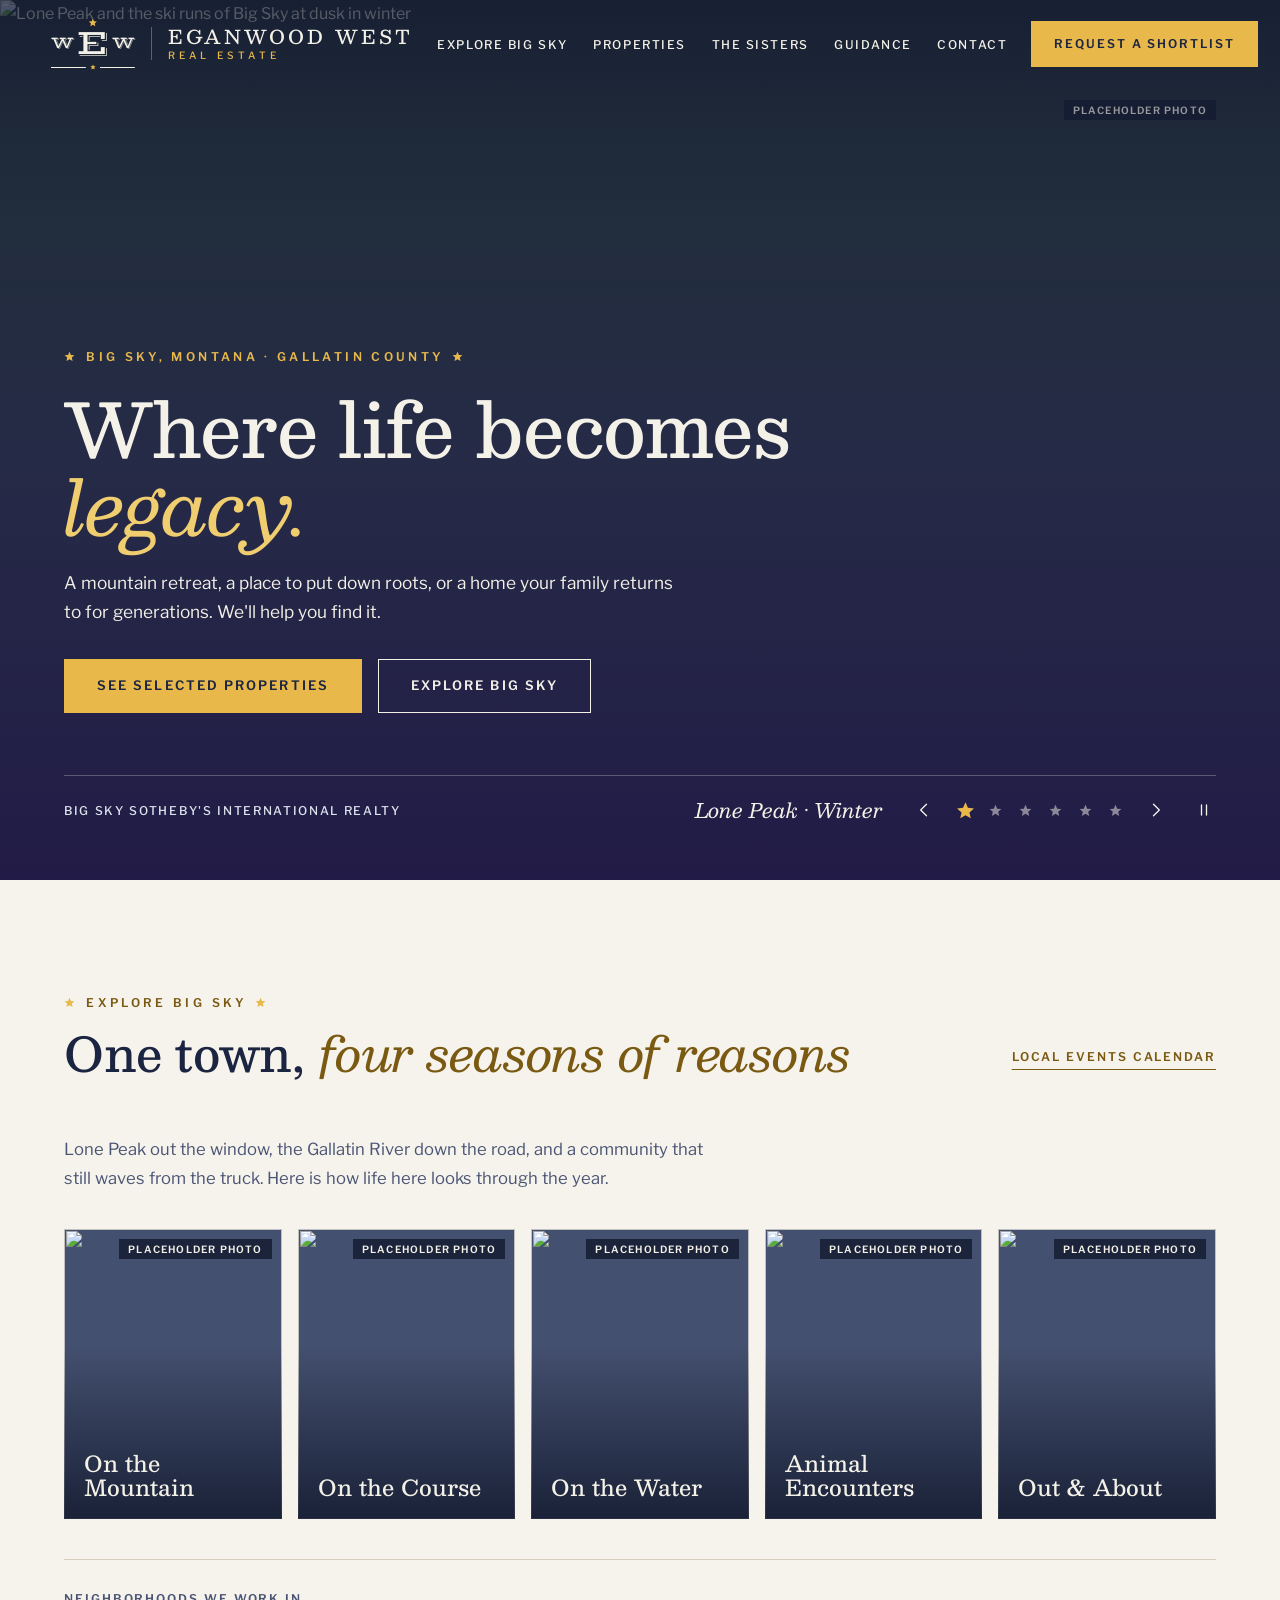
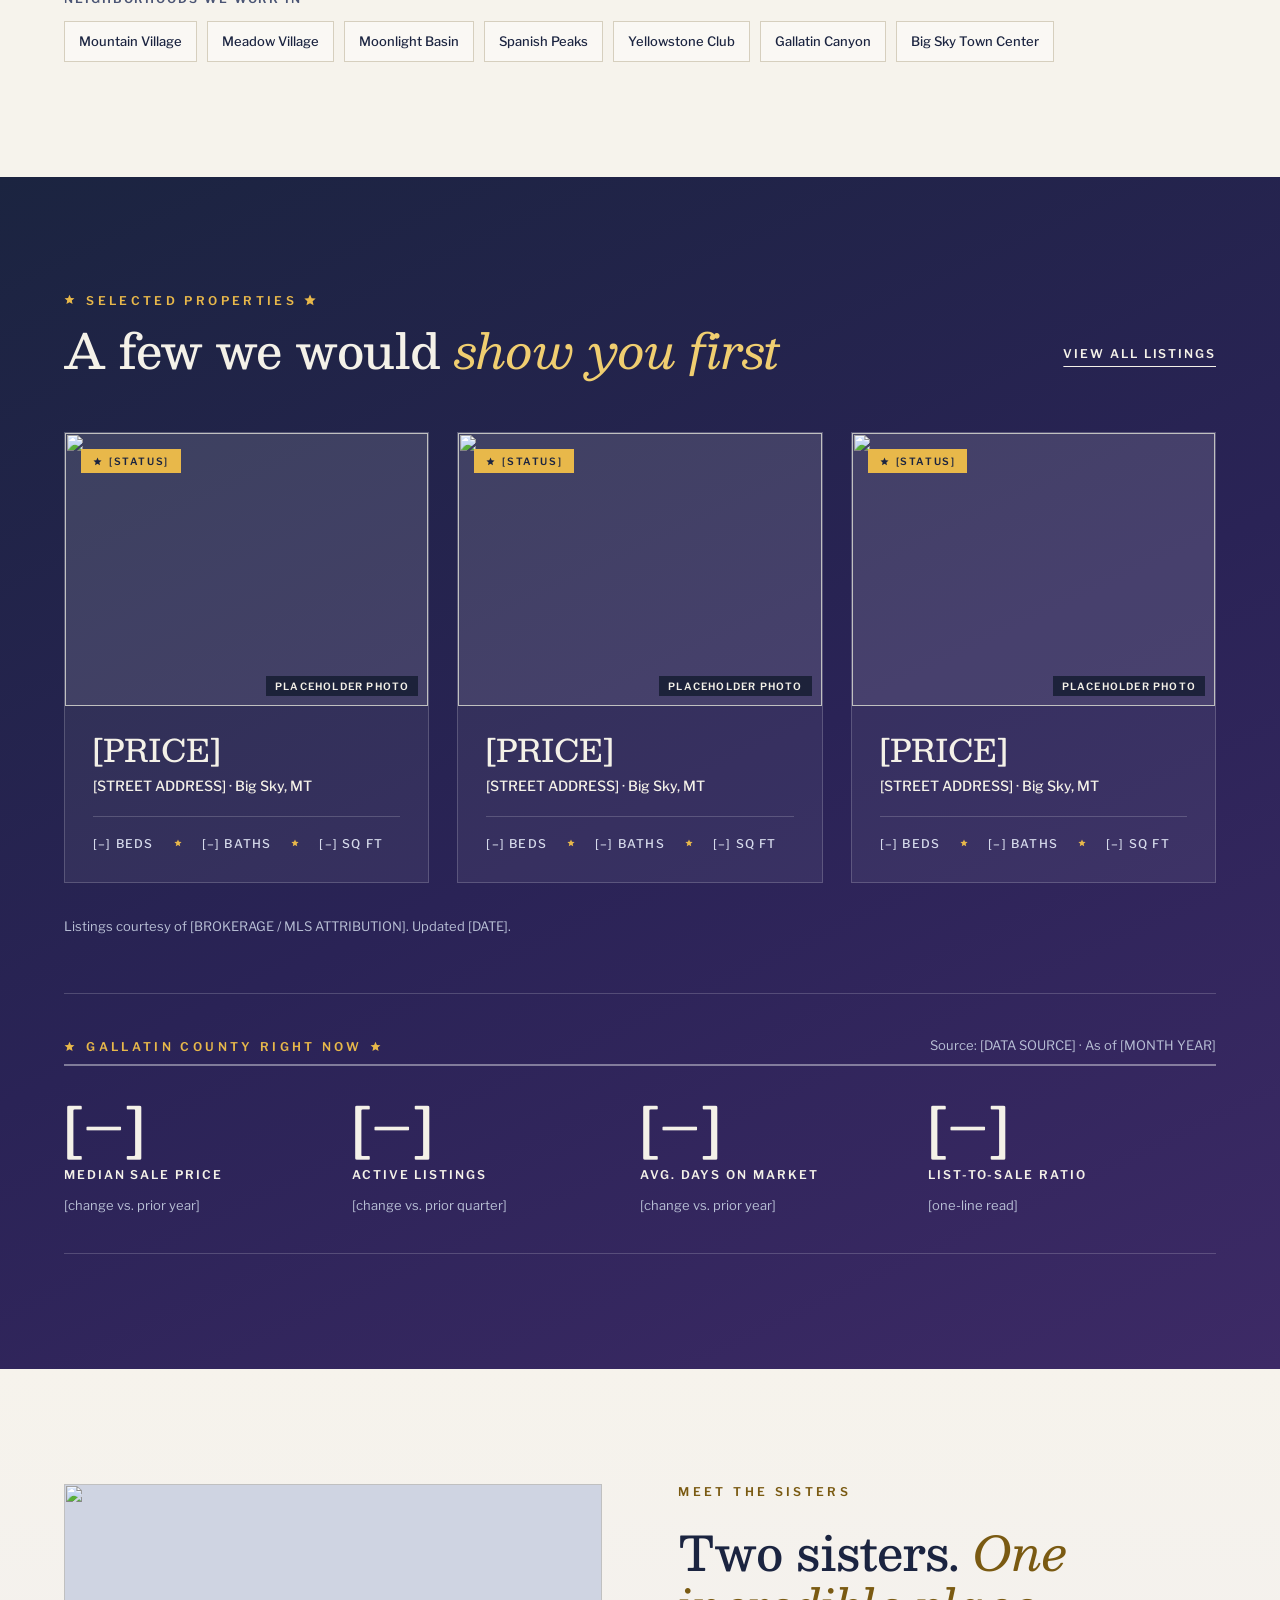
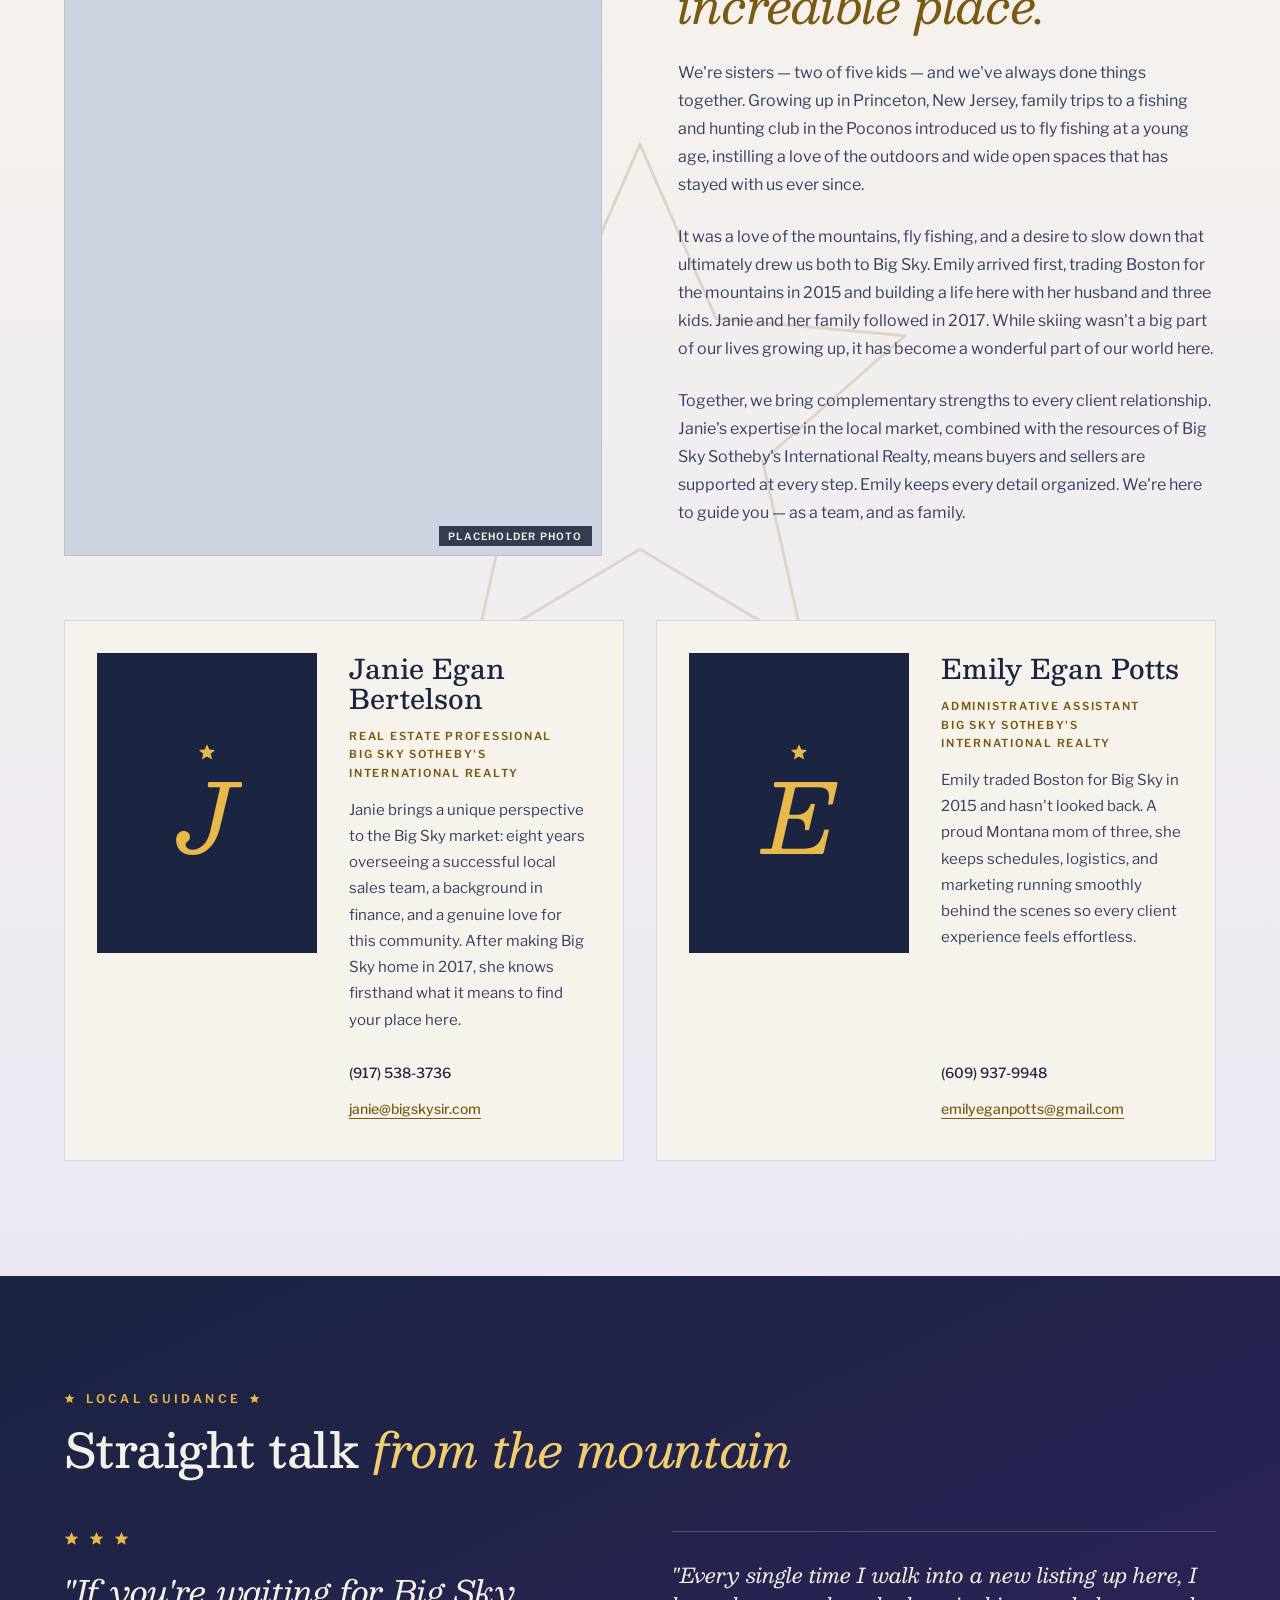
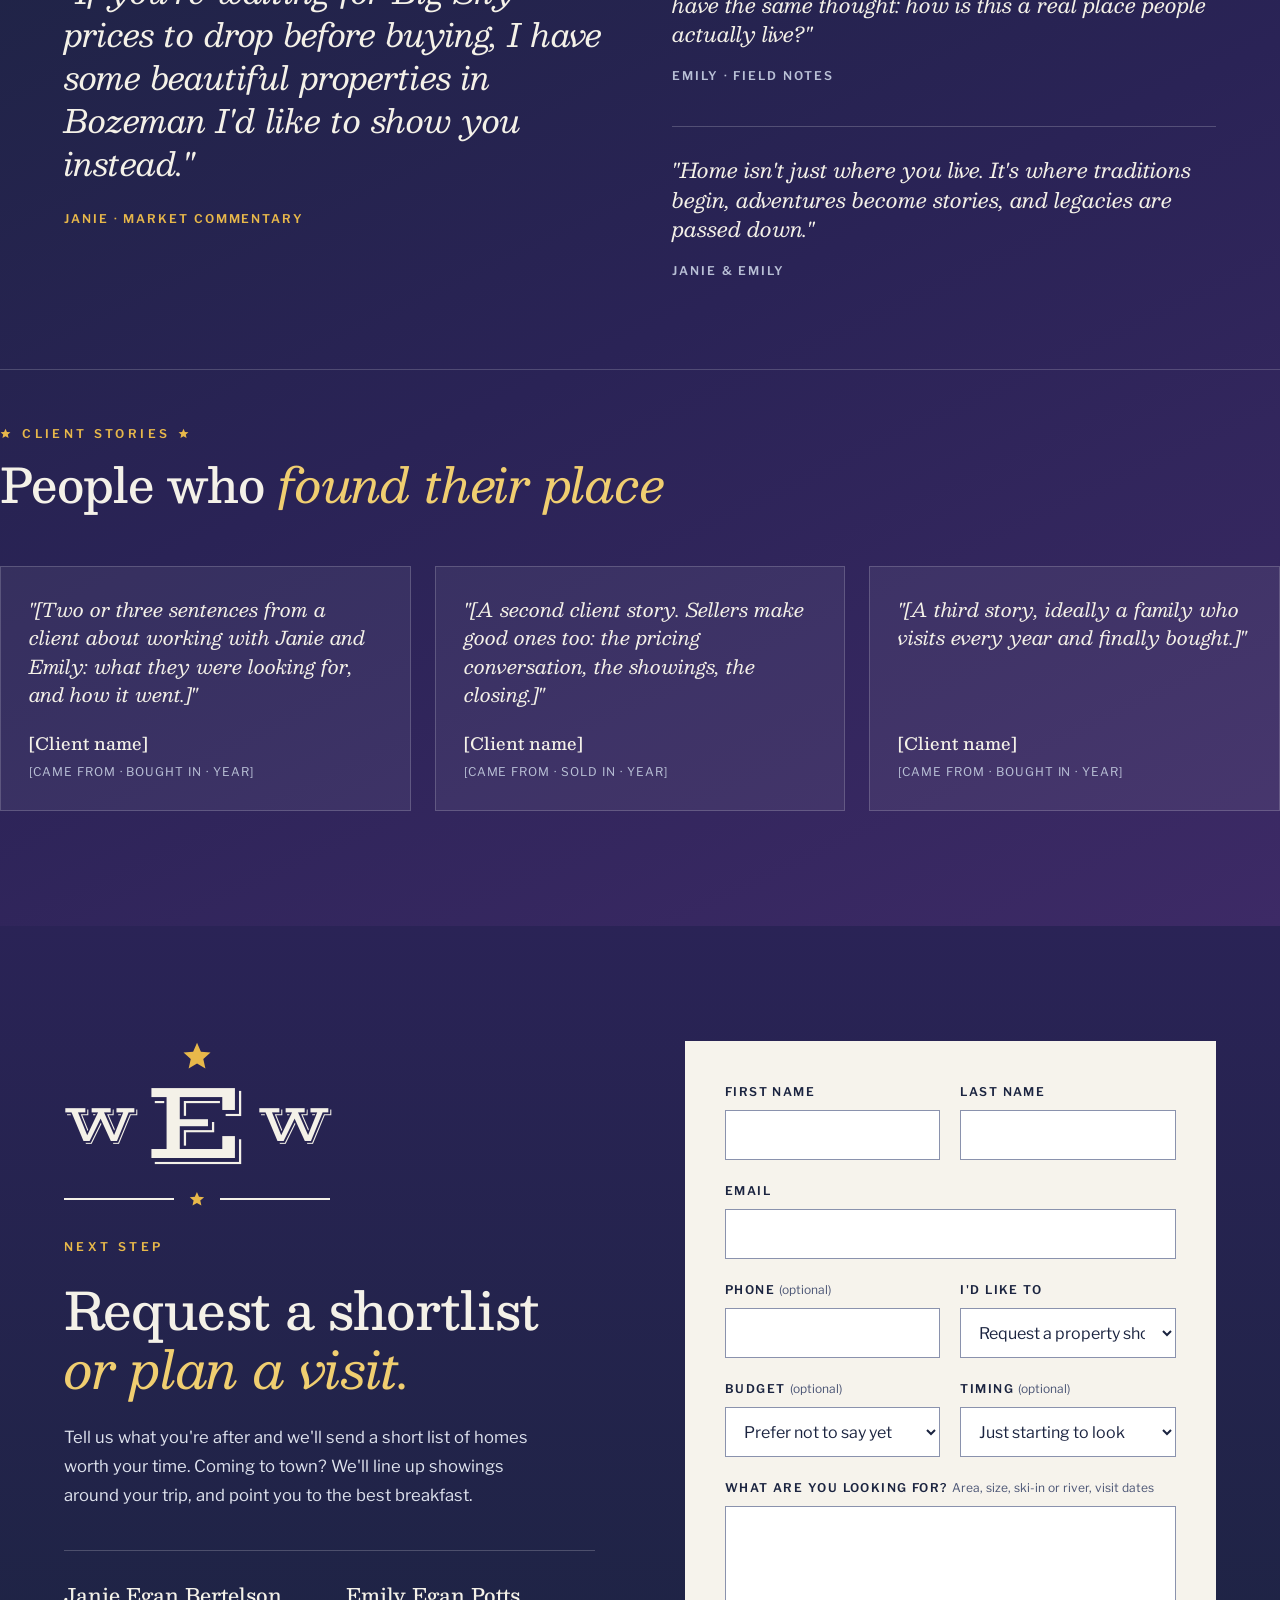
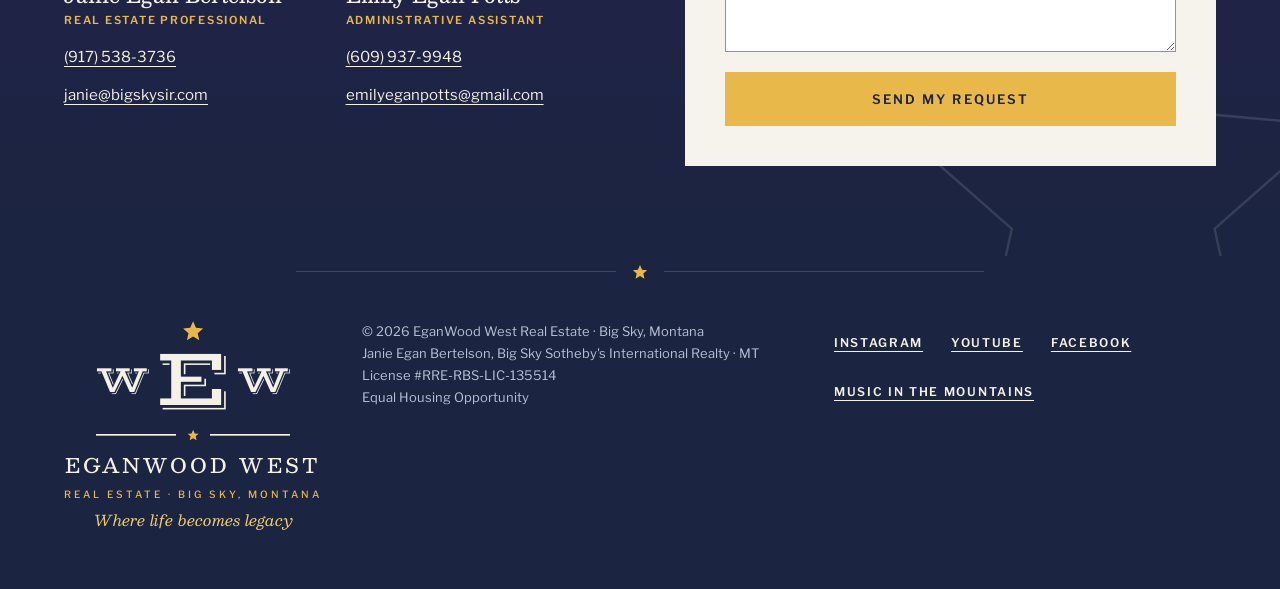
==== index.html @ 75278440 "v2 draft site" ====
<!doctype html>
<html lang="en">
<head>
  <meta charset="utf-8">
  <meta name="viewport" content="width=device-width, initial-scale=1">

  <title>EganWood West Real Estate (v2) | Big Sky, Montana Homes with Janie Egan Bertelson</title>
  <meta name="description" content="Big Sky, Montana real estate with sisters Janie Egan Bertelson and Emily Egan Potts of Big Sky Sotheby's International Realty. Mountain homes, ski properties and land in Gallatin County.">
  <link rel="canonical" href="https://eganwoodwestrealestate.com/">

  <!-- Social share card. TODO: export a 1200x630 image to /og-image.jpg -->
  <meta property="og:type" content="website">
  <meta property="og:title" content="EganWood West Real Estate | Where Life Becomes Legacy">
  <meta property="og:description" content="Two sisters helping families find their place in Big Sky, Montana.">
  <meta property="og:url" content="https://eganwoodwestrealestate.com/">
  <meta property="og:image" content="https://eganwoodwestrealestate.com/og-image.jpg">
  <meta name="twitter:card" content="summary_large_image">
  <meta name="theme-color" content="#1b2440">
  <meta name="robots" content="noindex, nofollow">
  <link rel="icon" href="data:image/svg+xml,%3Csvg xmlns='http://www.w3.org/2000/svg' viewBox='0 0 24 24'%3E%3Crect width='24' height='24' fill='%231b2440'/%3E%3Cpolygon points='12,3.5 14.5,9.3 20.8,9.9 16.1,14 17.5,20.2 12,17 6.5,20.2 7.9,14 3.2,9.9 9.5,9.3' fill='%23e8b84a'/%3E%3C/svg%3E">

  <link rel="preconnect" href="https://fonts.googleapis.com">
  <link rel="preconnect" href="https://fonts.gstatic.com" crossorigin>
  <link rel="stylesheet" href="https://fonts.googleapis.com/css2?family=Besley:ital,wght@0,400;0,500;0,600;1,400;1,500&family=Libre+Franklin:wght@400;500;600&family=Vast+Shadow&display=swap">
  <link rel="stylesheet" href="css/styles.css">

  <script type="application/ld+json">
  {
    "@context": "https://schema.org",
    "@type": "RealEstateAgent",
    "name": "EganWood West Real Estate",
    "url": "https://eganwoodwestrealestate.com/",
    "slogan": "Where Life Becomes Legacy",
    "telephone": "+1-917-538-3736",
    "email": "janie@bigskysir.com",
    "areaServed": ["Big Sky, MT", "Gallatin County, MT"],
    "address": { "@type": "PostalAddress", "addressLocality": "Big Sky", "addressRegion": "MT", "addressCountry": "US" },
    "parentOrganization": { "@type": "Organization", "name": "Big Sky Sotheby's International Realty" },
    "employee": [
      { "@type": "Person", "name": "Janie Egan Bertelson", "jobTitle": "Real Estate Professional" },
      { "@type": "Person", "name": "Emily Egan Potts", "jobTitle": "Administrative Assistant" }
    ]
  }
  </script>
</head>

<!--
  PLACEHOLDER PHOTOS
  Every <figure data-placeholder> uses a free-license Unsplash photo as a stand-in.
  While <body> has the class "show-placeholders", each one carries a small
  "Placeholder photo" tag so nothing ships by accident. Swap the src for the real
  photo, delete the data-placeholder attribute, and the tag disappears.
  Remove "show-placeholders" from <body> to hide all tags at once.
-->
<body class="show-placeholders type-ranch v2">
  <a class="skip-link" href="#main">Skip to content</a>

  <!-- ============ HEADER ============ -->
  <header class="site-header" data-header>
    <div class="site-header__inner">
      <a class="brand" href="#top" aria-label="EganWood West Real Estate, home">
        <span class="monogram monogram--header" aria-hidden="true"><span class="monogram__letters"><span class="monogram__star"></span><span class="monogram__w">W</span><span class="monogram__e">E</span><span class="monogram__w">W</span></span><span class="monogram__rule"></span></span>
        <span class="brand__text">
          <span class="brand__name">EganWood West</span>
          <span class="brand__sub">Real Estate</span>
        </span>
      </a>

      <button class="nav-toggle" type="button" aria-expanded="false" aria-controls="primary-nav" data-nav-toggle>
        <span class="visually-hidden">Menu</span>
        <svg viewBox="0 0 24 24" aria-hidden="true"><path d="M3 7h18M3 12h18M3 17h18"/></svg>
      </button>

      <nav class="primary-nav" id="primary-nav" aria-label="Primary" data-nav>
        <ul>
          <li><a href="#explore">Explore Big Sky</a></li>
          <li><a href="#properties">Properties</a></li>
          <li><a href="#sisters">The Sisters</a></li>
          <li><a href="#guidance">Guidance</a></li>
          <li><a href="#contact">Contact</a></li>
        </ul>
        <a class="btn btn--gold btn--sm primary-nav__cta" href="#contact">Plan a visit</a>
        <span class="primary-nav__mark"><span class="monogram monogram--lg" aria-hidden="true"><span class="monogram__letters"><span class="monogram__star"></span><span class="monogram__w">W</span><span class="monogram__e">E</span><span class="monogram__w">W</span></span><span class="monogram__rule"></span></span></span>
      </nav>

      <div class="site-header__aside">
        <!-- TODO: replace this text lockup with the official logo: <img src="/sothebys_logo.png" alt="Big Sky Sotheby's International Realty"> -->
        <div class="brokerage" aria-label="Big Sky Sotheby's International Realty">
          <span class="brokerage__name">Big Sky · Sotheby's</span>
          <span class="brokerage__sub">International Realty</span>
        </div>
        <a class="btn btn--gold btn--sm" href="#contact">Request a shortlist</a>
      </div>
    </div>
  </header>


  <main id="main">

    <!-- ============ HERO ============
         Crossfading slideshow of Big Sky through the seasons. Add or remove a <figure data-slide>
         and the star pagination updates itself. Autoplay holds while the controls are in use or the tab
         is hidden, and never starts for visitors who prefer reduced motion. -->
    <section class="hero" id="top" data-hero aria-roledescription="carousel" aria-label="Big Sky through the seasons">
      <div class="hero__slides">
        <figure class="hero__slide is-active" data-slide data-caption="Lone Peak · Winter" data-placeholder>
          <img src="https://images.unsplash.com/photo-1670611554943-e5a2f3e89800?auto=format&fit=crop&w=1800&q=72" srcset="https://images.unsplash.com/photo-1670611554943-e5a2f3e89800?auto=format&fit=crop&w=900&q=70 900w, https://images.unsplash.com/photo-1670611554943-e5a2f3e89800?auto=format&fit=crop&w=1800&q=72 1800w, https://images.unsplash.com/photo-1670611554943-e5a2f3e89800?auto=format&fit=crop&w=2600&q=72 2600w" sizes="100vw" alt="Lone Peak and the ski runs of Big Sky at dusk in winter" width="1800" height="1200" fetchpriority="high">
        </figure>
        <figure class="hero__slide" data-slide data-caption="Meadow Village · Summer" data-placeholder>
          <img data-src="https://images.unsplash.com/photo-1637703732996-30eef242e5f4?auto=format&fit=crop&w=1800&q=72" data-srcset="https://images.unsplash.com/photo-1637703732996-30eef242e5f4?auto=format&fit=crop&w=900&q=70 900w, https://images.unsplash.com/photo-1637703732996-30eef242e5f4?auto=format&fit=crop&w=1800&q=72 1800w, https://images.unsplash.com/photo-1637703732996-30eef242e5f4?auto=format&fit=crop&w=2600&q=72 2600w" sizes="100vw" alt="Lone Peak above Meadow Village in summer" width="1800" height="1200">
        </figure>
        <figure class="hero__slide" data-slide data-caption="Soldiers Chapel" data-placeholder>
          <img data-src="https://images.unsplash.com/photo-1648604534978-b0117018fe30?auto=format&fit=crop&w=1800&q=72" data-srcset="https://images.unsplash.com/photo-1648604534978-b0117018fe30?auto=format&fit=crop&w=900&q=70 900w, https://images.unsplash.com/photo-1648604534978-b0117018fe30?auto=format&fit=crop&w=1800&q=72 1800w, https://images.unsplash.com/photo-1648604534978-b0117018fe30?auto=format&fit=crop&w=2600&q=72 2600w" sizes="100vw" alt="Soldiers Chapel with Lone Peak in the distance" width="1800" height="1200">
        </figure>
        <figure class="hero__slide" data-slide data-caption="Ousel Falls" data-placeholder>
          <img data-src="https://images.unsplash.com/photo-1636078096062-d97bd1208a16?auto=format&fit=crop&w=1800&q=72" data-srcset="https://images.unsplash.com/photo-1636078096062-d97bd1208a16?auto=format&fit=crop&w=900&q=70 900w, https://images.unsplash.com/photo-1636078096062-d97bd1208a16?auto=format&fit=crop&w=1800&q=72 1800w, https://images.unsplash.com/photo-1636078096062-d97bd1208a16?auto=format&fit=crop&w=2600&q=72 2600w" sizes="100vw" alt="Ousel Falls cascading over rock ledges" width="1800" height="1200">
        </figure>
        <figure class="hero__slide" data-slide data-caption="Lone Peak · First snow" data-placeholder>
          <img data-src="https://images.unsplash.com/photo-1506183833885-dd9130938453?auto=format&fit=crop&w=1800&q=72" data-srcset="https://images.unsplash.com/photo-1506183833885-dd9130938453?auto=format&fit=crop&w=900&q=70 900w, https://images.unsplash.com/photo-1506183833885-dd9130938453?auto=format&fit=crop&w=1800&q=72 1800w, https://images.unsplash.com/photo-1506183833885-dd9130938453?auto=format&fit=crop&w=2600&q=72 2600w" sizes="100vw" alt="Lone Peak with early snow and rust-colored trees" width="1800" height="1200">
        </figure>
        <figure class="hero__slide" data-slide data-caption="Big Sky Resort · Sunrise" data-placeholder>
          <img data-src="https://images.unsplash.com/photo-1719426104984-286018fd6c68?auto=format&fit=crop&w=1800&q=72" data-srcset="https://images.unsplash.com/photo-1719426104984-286018fd6c68?auto=format&fit=crop&w=900&q=70 900w, https://images.unsplash.com/photo-1719426104984-286018fd6c68?auto=format&fit=crop&w=1800&q=72 1800w, https://images.unsplash.com/photo-1719426104984-286018fd6c68?auto=format&fit=crop&w=2600&q=72 2600w" sizes="100vw" alt="Sunrise over the slopes of Big Sky Resort" width="1800" height="1200">
        </figure>
      </div>
      <div class="hero__scrim" aria-hidden="true"></div>

      <div class="hero__content container">
        <p class="eyebrow eyebrow--gold">Big Sky, Montana<span class="eyebrow__extra"> · Gallatin County</span></p>
        <h1 class="hero__title">Where life becomes <em>legacy.</em></h1>
        <p class="hero__lede">A mountain retreat, a place to put down roots, or a home your family returns to for generations. We'll help you find it.</p>
        <div class="btn-row">
          <a class="btn btn--gold" href="#properties">See selected properties</a>
          <a class="btn btn--outline-light" href="#explore">Explore Big Sky</a>
        </div>

        <div class="hero__bar">
          <p class="hero__brokerage">Big Sky Sotheby's International Realty</p>
          <div class="hero__controls" data-hero-controls hidden>
            <p class="hero__caption" data-hero-caption aria-live="off">Lone Peak · Winter</p>
            <button class="hero__btn" type="button" data-hero-prev aria-label="Previous photo">
              <svg viewBox="0 0 24 24" aria-hidden="true"><path d="M15 5l-7 7 7 7"/></svg>
            </button>
            <div class="hero__dots" data-hero-dots role="group" aria-label="Choose photo"></div>
            <button class="hero__btn" type="button" data-hero-next aria-label="Next photo">
              <svg viewBox="0 0 24 24" aria-hidden="true"><path d="M9 5l7 7-7 7"/></svg>
            </button>
            <button class="hero__btn" type="button" data-hero-pause aria-pressed="false" aria-label="Pause slideshow">
              <svg class="icon-pause" viewBox="0 0 24 24" aria-hidden="true"><path d="M9 6v12M15 6v12"/></svg>
              <svg class="icon-play" viewBox="0 0 24 24" aria-hidden="true"><path d="M8 5.5v13l11-6.5z"/></svg>
            </button>
          </div>
        </div>
      </div>
    </section>

    <!-- ============ 2 · EXPLORE BIG SKY ============ -->
    <section class="section section--ivory explore" id="explore">
      <div class="container">
        <header class="section-head section-head--split reveal">
          <div>
            <p class="eyebrow">Explore Big Sky</p>
            <h2 class="display">One town, <em>four seasons of reasons</em></h2>
          </div>
          <a class="text-link" href="https://www.visitbigsky.com/things-to-do/events-calendar/" target="_blank" rel="noopener">Local events calendar</a>
        </header>
        <p class="lede explore__lede reveal">Lone Peak out the window, the Gallatin River down the road, and a community that still waves from the truck. Here is how life here looks through the year.</p>
        <div class="tiles">
          <a class="tile reveal" href="#explore">
            <figure data-placeholder><img src="https://images.unsplash.com/photo-1719426321624-f76e60450b47?auto=format&fit=crop&w=700&q=70" alt="" width="700" height="900" loading="lazy"></figure>
            <span class="tile__label">On the Mountain</span>
          </a>
          <a class="tile reveal" href="#explore">
            <figure data-placeholder><img src="https://images.unsplash.com/photo-1677138055562-483b824b6348?auto=format&fit=crop&w=700&q=70" alt="" width="700" height="900" loading="lazy"></figure>
            <span class="tile__label">On the Course</span>
          </a>
          <a class="tile reveal" href="#explore">
            <figure data-placeholder><img src="https://images.unsplash.com/photo-1551722696-d20b4cb374e2?auto=format&fit=crop&w=700&q=70" alt="" width="700" height="900" loading="lazy"></figure>
            <span class="tile__label">On the Water</span>
          </a>
          <a class="tile reveal" href="#explore">
            <figure data-placeholder><img src="https://images.unsplash.com/photo-1720376309946-1016cabd0f10?auto=format&fit=crop&w=700&q=70" alt="" width="700" height="900" loading="lazy"></figure>
            <span class="tile__label">Animal Encounters</span>
          </a>
          <a class="tile reveal" href="#explore">
            <figure data-placeholder><img src="https://images.unsplash.com/photo-1636488321018-44aff0d83929?auto=format&fit=crop&w=700&q=70" alt="" width="700" height="900" loading="lazy"></figure>
            <span class="tile__label">Out &amp; About</span>
          </a>
        </div>
        <div class="areas reveal">
          <p class="areas__label">Neighborhoods we work in</p>
          <ul class="areas__list">
            <li>Mountain Village</li><li>Meadow Village</li><li>Moonlight Basin</li><li>Spanish Peaks</li><li>Yellowstone Club</li><li>Gallatin Canyon</li><li>Big Sky Town Center</li>
          </ul>
          <!-- TODO: one line on each area from Janie, or turn each into a link to a neighborhood page -->
        </div>
      </div>
    </section>

    <!-- ============ 3 · SELECTED PROPERTIES ============
         TO WIRE: replace the three cards with your feed. Each card is one <a class="listing">.
         Bracketed values are placeholders, not real listings. -->
    <section class="section section--navy" id="properties">
      <div class="container">
        <header class="section-head section-head--split reveal">
          <div>
            <p class="eyebrow eyebrow--gold">Selected properties</p>
            <h2 class="display">A few we would <em>show you first</em></h2>
          </div>
          <!-- TODO: point at Janie's listings page on bigskysir.com -->
          <a class="text-link text-link--light" href="#">View all listings</a>
        </header>

        <div class="listings">
          <a class="listing reveal" href="#">
            <figure class="listing__media" data-placeholder>
              <img src="https://images.unsplash.com/photo-1774450660489-991ea95f1dd4?auto=format&fit=crop&w=900&q=70" alt="" width="900" height="675" loading="lazy">
              <span class="tag">[STATUS]</span>
            </figure>
            <div class="listing__body">
              <p class="listing__price">[PRICE]</p>
              <p class="listing__address">[STREET ADDRESS] · Big Sky, MT</p>
              <ul class="listing__facts"><li>[–] Beds</li><li>[–] Baths</li><li>[–] Sq ft</li></ul>
            </div>
          </a>

          <a class="listing reveal" href="#">
            <figure class="listing__media" data-placeholder>
              <img src="https://images.unsplash.com/photo-1759281944533-a9eea164ffe3?auto=format&fit=crop&w=900&q=70" alt="" width="900" height="675" loading="lazy">
              <span class="tag">[STATUS]</span>
            </figure>
            <div class="listing__body">
              <p class="listing__price">[PRICE]</p>
              <p class="listing__address">[STREET ADDRESS] · Big Sky, MT</p>
              <ul class="listing__facts"><li>[–] Beds</li><li>[–] Baths</li><li>[–] Sq ft</li></ul>
            </div>
          </a>

          <a class="listing reveal" href="#">
            <figure class="listing__media" data-placeholder>
              <img src="https://images.unsplash.com/photo-1510798831971-661eb04b3739?auto=format&fit=crop&w=900&q=70" alt="" width="900" height="675" loading="lazy">
              <span class="tag">[STATUS]</span>
            </figure>
            <div class="listing__body">
              <p class="listing__price">[PRICE]</p>
              <p class="listing__address">[STREET ADDRESS] · Big Sky, MT</p>
              <ul class="listing__facts"><li>[–] Beds</li><li>[–] Baths</li><li>[–] Sq ft</li></ul>
            </div>
          </a>
        </div>

        <p class="fineprint fineprint--light">Listings courtesy of [BROKERAGE / MLS ATTRIBUTION]. Updated [DATE].</p>
        <div class="market-strip reveal">
          <div class="market-strip__head">
            <p class="eyebrow eyebrow--gold">Gallatin County right now</p>
            <p class="fineprint fineprint--light">Source: [DATA SOURCE] · As of [MONTH YEAR]</p>
          </div>
        <dl class="stats stats--dark">
          <div class="stat"><dt class="stat__label">Median sale price</dt><dd class="stat__value">[–]</dd><dd class="stat__note">[change vs. prior year]</dd></div>
          <div class="stat"><dt class="stat__label">Active listings</dt><dd class="stat__value">[–]</dd><dd class="stat__note">[change vs. prior quarter]</dd></div>
          <div class="stat"><dt class="stat__label">Avg. days on market</dt><dd class="stat__value">[–]</dd><dd class="stat__note">[change vs. prior year]</dd></div>
          <div class="stat"><dt class="stat__label">List-to-sale ratio</dt><dd class="stat__value">[–]</dd><dd class="stat__note">[one-line read]</dd></div>
        </dl>
      </div>
        </div>
      </div>
    </section>

    <!-- ============ 4 · MEET THE SISTERS ============ -->
    <section class="section section--sand sisters" id="sisters">
      <svg class="star-watermark" viewBox="0 0 24 24" aria-hidden="true"><polygon points="12,1.5 15.1,8.6 22.8,9.3 17,14.4 18.7,22 12,18 5.3,22 7,14.4 1.2,9.3 8.9,8.6"/></svg>
      <div class="container">
        <div class="story">
<figure class="story__media reveal" data-placeholder>
          <!-- TODO: a real photo of Janie and Emily together, outdoors -->
          <img src="https://images.unsplash.com/photo-1559054109-82d938dac629?auto=format&fit=crop&w=1100&q=70" alt="" width="1100" height="1400" loading="lazy">
        </figure>
          <div class="story__body reveal">
            <p class="eyebrow">Meet the sisters</p>
            <h2 class="display">Two sisters. <em>One incredible place.</em></h2>
            <p>We're sisters — two of five kids — and we've always done things together. Growing up in Princeton, New Jersey, family trips to a fishing and hunting club in the Poconos introduced us to fly fishing at a young age, instilling a love of the outdoors and wide open spaces that has stayed with us ever since.</p>
            <p>It was a love of the mountains, fly fishing, and a desire to slow down that ultimately drew us both to Big Sky. Emily arrived first, trading Boston for the mountains in 2015 and building a life here with her husband and three kids. Janie and her family followed in 2017. While skiing wasn't a big part of our lives growing up, it has become a wonderful part of our world here.</p>
            <p>Together, we bring complementary strengths to every client relationship. Janie's expertise in the local market, combined with the resources of Big Sky Sotheby's International Realty, means buyers and sellers are supported at every step. Emily keeps every detail organized. We're here to guide you — as a team, and as family.</p>
          </div>
        </div>
        <div class="sisters__cards">
        <div class="team">
          <article class="person reveal">
            <!-- TODO: real portrait. <img src="/photos/janie.jpg" alt="Janie Egan Bertelson" width="440" height="600" loading="lazy"> -->
            <div class="person__photo person__photo--empty" role="img" aria-label="Portrait of Janie coming soon"><span>J</span></div>
            <div class="person__body">
              <h3 class="person__name">Janie Egan Bertelson</h3>
              <p class="person__role">Real Estate Professional<br>Big Sky Sotheby's International Realty</p>
              <p>Janie brings a unique perspective to the Big Sky market: eight years overseeing a successful local sales team, a background in finance, and a genuine love for this community. After making Big Sky home in 2017, she knows firsthand what it means to find your place here.</p>
              <ul class="person__contact">
                <li><a class="link-plain" href="tel:+19175383736">(917) 538-3736</a></li>
                <li><a href="mailto:janie@bigskysir.com">janie@bigskysir.com</a></li>
              </ul>
            </div>
          </article>

          <article class="person reveal">
            <!-- TODO: real portrait. <img src="/photos/emily.jpg" alt="Emily Egan Potts" width="440" height="600" loading="lazy"> -->
            <div class="person__photo person__photo--empty" role="img" aria-label="Portrait of Emily coming soon"><span>E</span></div>
            <div class="person__body">
              <h3 class="person__name">Emily Egan Potts</h3>
              <p class="person__role">Administrative Assistant<br>Big Sky Sotheby's International Realty</p>
              <p>Emily traded Boston for Big Sky in 2015 and hasn't looked back. A proud Montana mom of three, she keeps schedules, logistics, and marketing running smoothly behind the scenes so every client experience feels effortless.</p>
              <ul class="person__contact">
                <li><a class="link-plain" href="tel:+16099379948">(609) 937-9948</a></li>
                <li><a href="mailto:emilyeganpotts@gmail.com">emilyeganpotts@gmail.com</a></li>
              </ul>
            </div>
          </article>
        </div>
        </div>
      </div>
    </section>

    <!-- ============ 5 · LOCAL GUIDANCE AND CLIENT STORIES ============
         TO WIRE: replace the three [CLIENT] cards with real testimonials (name, town they came from, year). -->
    <section class="section section--navy" id="guidance">
      <div class="container">
        <header class="section-head reveal">
          <p class="eyebrow eyebrow--gold">Local guidance</p>
          <h2 class="display">Straight talk <em>from the mountain</em></h2>
        </header>
        <div class="quotes">
          <figure class="quote quote--feature reveal">
            <span class="star-trio" aria-hidden="true"><svg class="star" viewBox="0 0 24 24" aria-hidden="true"><polygon points="12,1.5 15.1,8.6 22.8,9.3 17,14.4 18.7,22 12,18 5.3,22 7,14.4 1.2,9.3 8.9,8.6"/></svg><svg class="star" viewBox="0 0 24 24" aria-hidden="true"><polygon points="12,1.5 15.1,8.6 22.8,9.3 17,14.4 18.7,22 12,18 5.3,22 7,14.4 1.2,9.3 8.9,8.6"/></svg><svg class="star" viewBox="0 0 24 24" aria-hidden="true"><polygon points="12,1.5 15.1,8.6 22.8,9.3 17,14.4 18.7,22 12,18 5.3,22 7,14.4 1.2,9.3 8.9,8.6"/></svg></span>
            <blockquote>"If you're waiting for Big Sky prices to drop before buying, I have some beautiful properties in Bozeman I'd like to show you instead."</blockquote>
            <figcaption>Janie · Market commentary</figcaption>
          </figure>
          <div class="quotes__stack">
            <figure class="quote reveal">
              <blockquote>"Every single time I walk into a new listing up here, I have the same thought: how is this a real place people actually live?"</blockquote>
              <figcaption>Emily · Field notes</figcaption>
            </figure>
            <figure class="quote reveal">
              <blockquote>"Home isn't just where you live. It's where traditions begin, adventures become stories, and legacies are passed down."</blockquote>
              <figcaption>Janie &amp; Emily</figcaption>
            </figure>
          </div>
        </div>
      </div>
        <div class="stories">
          <header class="section-head reveal stories__head">
            <p class="eyebrow eyebrow--gold">Client stories</p>
            <h2 class="display">People who <em>found their place</em></h2>
          </header>
          <div class="stories__grid">
            <figure class="story-card reveal">
              <blockquote>"[Two or three sentences from a client about working with Janie and Emily: what they were looking for, and how it went.]"</blockquote>
              <figcaption><b>[Client name]</b><span>[Came from · Bought in · Year]</span></figcaption>
            </figure>
            <figure class="story-card reveal">
              <blockquote>"[A second client story. Sellers make good ones too: the pricing conversation, the showings, the closing.]"</blockquote>
              <figcaption><b>[Client name]</b><span>[Came from · Sold in · Year]</span></figcaption>
            </figure>
            <figure class="story-card reveal">
              <blockquote>"[A third story, ideally a family who visits every year and finally bought.]"</blockquote>
              <figcaption><b>[Client name]</b><span>[Came from · Bought in · Year]</span></figcaption>
            </figure>
          </div>
        </div>
      </div>
    </section>

    <!-- ============ 6 · REQUEST A SHORTLIST OR PLAN A VISIT ============ -->
    <section class="section section--navy contact" id="contact">
      <svg class="star-watermark" viewBox="0 0 24 24" aria-hidden="true"><polygon points="12,1.5 15.1,8.6 22.8,9.3 17,14.4 18.7,22 12,18 5.3,22 7,14.4 1.2,9.3 8.9,8.6"/></svg>
      <div class="container contact__grid">
        <div class="contact__intro reveal">
          <div class="contact__mark"><span class="monogram monogram--xl" aria-hidden="true"><span class="monogram__letters"><span class="monogram__star"></span><span class="monogram__w">W</span><span class="monogram__e">E</span><span class="monogram__w">W</span></span><span class="monogram__rule"></span></span></div>
          <p class="eyebrow eyebrow--gold">Next step</p>
          <h2 class="display display--lg">Request a shortlist <em>or plan a visit.</em></h2>
          <p class="lede lede--light">Tell us what you're after and we'll send a short list of homes worth your time. Coming to town? We'll line up showings around your trip, and point you to the best breakfast.</p>

          <div class="contact__people">
            <div>
              <h3 class="contact__name">Janie Egan Bertelson</h3>
              <p class="contact__role">Real Estate Professional</p>
              <a class="link-light" href="tel:+19175383736">(917) 538-3736</a>
              <a class="link-light" href="mailto:janie@bigskysir.com">janie@bigskysir.com</a>
            </div>
            <div>
              <h3 class="contact__name">Emily Egan Potts</h3>
              <p class="contact__role">Administrative Assistant</p>
              <a class="link-light" href="tel:+16099379948">(609) 937-9948</a>
              <a class="link-light" href="mailto:emilyeganpotts@gmail.com">emilyeganpotts@gmail.com</a>
            </div>
          </div>
        </div>

        <!-- TO WIRE: set data-endpoint to your form handler (Formspree, Basin, a Vercel function, etc.).
             Until then, submitting opens the visitor's email app addressed to Janie, so no lead is lost. -->
        <form class="form reveal" data-contact-form data-endpoint="" data-fallback-email="janie@bigskysir.com" novalidate>
          <div class="form__row">
            <div class="field">
              <label for="first-name">First name</label>
              <input id="first-name" name="firstName" type="text" autocomplete="given-name" required>
            </div>
            <div class="field">
              <label for="last-name">Last name</label>
              <input id="last-name" name="lastName" type="text" autocomplete="family-name" required>
            </div>
          </div>
          <div class="field">
            <label for="email">Email</label>
            <input id="email" name="email" type="email" autocomplete="email" required>
          </div>
          <div class="form__row">
            <div class="field">
              <label for="phone">Phone <span class="field__hint">(optional)</span></label>
              <input id="phone" name="phone" type="tel" autocomplete="tel">
            </div>
            <div class="field">
              <label for="interest">I'd like to</label>
              <select id="interest" name="interest">
                <option>Request a property shortlist</option>
                <option>Plan a visit and see homes</option>
                <option>Talk about selling</option>
                <option>Just get market updates</option>
              </select>
            </div>
          </div>
          <div class="form__row">
            <div class="field">
              <label for="budget">Budget <span class="field__hint">(optional)</span></label>
              <select id="budget" name="budget">
                <option>Prefer not to say yet</option>
                <option>Under $1M</option>
                <option>$1M – $2M</option>
                <option>$2M – $4M</option>
                <option>$4M – $8M</option>
                <option>$8M+</option>
              </select>
            </div>
            <div class="field">
              <label for="timing">Timing <span class="field__hint">(optional)</span></label>
              <select id="timing" name="timing">
                <option>Just starting to look</option>
                <option>Next 3 months</option>
                <option>Next 6–12 months</option>
                <option>Visiting soon, dates below</option>
              </select>
            </div>
          </div>
          <div class="field">
            <label for="message">What are you looking for? <span class="field__hint">Area, size, ski-in or river, visit dates</span></label>
            <textarea id="message" name="message" rows="5"></textarea>
          </div>
          <!-- Honeypot: hidden from people, catches bots -->
          <div class="visually-hidden" aria-hidden="true">
            <label for="company">Company</label>
            <input id="company" name="company" type="text" tabindex="-1" autocomplete="off">
          </div>
          <button class="btn btn--gold btn--block" type="submit">Send my request</button>
          <p class="form__status" role="status" aria-live="polite" data-form-status></p>
        </form>
      </div>
    </section>
  </main>

  <!-- ============ FOOTER ============ -->
  <footer class="site-footer">
    <div class="star-rule star-rule--footer" aria-hidden="true"><svg class="star" viewBox="0 0 24 24" aria-hidden="true"><polygon points="12,1.5 15.1,8.6 22.8,9.3 17,14.4 18.7,22 12,18 5.3,22 7,14.4 1.2,9.3 8.9,8.6"/></svg></div>
    <div class="container site-footer__inner">
      <div>
        <div class="lockup-stacked">
          <span class="monogram monogram--lg" aria-hidden="true"><span class="monogram__letters"><span class="monogram__star"></span><span class="monogram__w">W</span><span class="monogram__e">E</span><span class="monogram__w">W</span></span><span class="monogram__rule"></span></span>
          <span class="brand__name">EganWood West</span>
          <span class="brand__sub">Real Estate · Big Sky, Montana</span>
        </div>
        <p class="site-footer__tagline">Where life becomes legacy</p>
      </div>

      <p class="fineprint fineprint--light">
        © <span data-year>2026</span> EganWood West Real Estate · Big Sky, Montana<br>
        Janie Egan Bertelson, Big Sky Sotheby's International Realty · MT License #RRE-RBS-LIC-135514<br>
        Equal Housing Opportunity
      </p>

      <!-- TODO: add the real profile URLs, or delete the ones you don't use -->
      <nav class="social" aria-label="Social">
        <a href="#">Instagram</a>
        <a href="#">YouTube</a>
        <a href="#">Facebook</a>
        <a href="https://bigskyarts.org/calendar" target="_blank" rel="noopener">Music in the Mountains</a>
      </nav>
    </div>
  </footer>

  <script src="js/main.js" defer></script>
</body>
</html>
---- css/styles.css ----
/* ==========================================================================
   EganWood West Real Estate
   Palette: navy + warm ivory + gold, with navy-to-plum gradients on dark sections. Type: set by a body class (see 'Site type directions' at the end).
   Contents: tokens, base, utilities, buttons, header, hero, sections,
   star motif, team, listings, market, story, quotes, tiles, contact, footer, motion.
   ========================================================================== */

/* ---------- Tokens ---------- */
:root {
  --navy: #1b2440;
  --navy-raised: #232e52;
  --navy-line: #3a456b;
  --ivory: #f6f3ec;
  --sand: #ebe6da;
  --sand-line: #d6cfbe;
  --white: #ffffff;

  --ink: #1b2440;          /* text on light */
  --ink-soft: #36405f;     /* body on light */
  --ink-muted: #4a5474;    /* captions on light (7:1 on ivory) */
  --on-navy: #f4f1e8;      /* text on navy */
  --on-navy-soft: #dfe3ee;
  --on-navy-muted: #b9c0d6;

  --gold: #e8b84a;         /* fills + text on navy */
  --gold-soft: #f0ce70;    /* italic accents on navy */
  --gold-deep: #7a5a12;    /* gold text on light (5.9:1 on ivory) */

  /* Purple, carried over from the original site. Used in gradients behind text, never as text on light. */
  --plum: #3d2a66;
  --plum-deep: #2a2356;
  --violet: #6a4aaf;
  --lavender-wash: #ece8f3;
  --grad-dark: linear-gradient(155deg, var(--navy) 0%, var(--plum-deep) 52%, var(--plum) 100%);
  --grad-dark-rev: linear-gradient(205deg, var(--navy) 0%, var(--plum-deep) 52%, var(--plum) 100%);
  --grad-light: linear-gradient(180deg, var(--ivory) 0%, var(--lavender-wash) 100%);

  --serif: 'Cormorant Garamond', 'Iowan Old Style', Georgia, serif;
  --sans: 'Montserrat', 'Helvetica Neue', Helvetica, sans-serif;

  /* Five-point star used as a CSS mask, so it takes whatever colour the element has */
  --star: url("data:image/svg+xml,%3Csvg xmlns='http://www.w3.org/2000/svg' viewBox='0 0 24 24'%3E%3Cpolygon points='12,1.5 15.1,8.6 22.8,9.3 17,14.4 18.7,22 12,18 5.3,22 7,14.4 1.2,9.3 8.9,8.6'/%3E%3C/svg%3E");

  --container: 1200px;
  --gutter: clamp(20px, 5vw, 64px);
  --section-y: clamp(72px, 9vw, 120px);
  --header-h: 88px;
}

/* ---------- Base ---------- */
*, *::before, *::after { box-sizing: border-box; }
html { scroll-behavior: smooth; scroll-padding-top: var(--header-h); -webkit-text-size-adjust: 100%; }
body {
  margin: 0;
  background: var(--ivory);
  color: var(--ink-soft);
  font-family: var(--sans);
  font-size: 16px;
  line-height: 1.75;
  -webkit-font-smoothing: antialiased;
}
h1, h2, h3, p, figure, blockquote, ul, dl, dd { margin: 0; }
ul { padding: 0; list-style: none; }
img { display: block; max-width: 100%; height: auto; }
a { color: var(--gold-deep); text-underline-offset: 4px; }
a:hover { color: var(--ink); }
:focus-visible { outline: 3px solid var(--gold); outline-offset: 3px; }
em { font-style: italic; }

/* ---------- Utilities ---------- */
.container { width: 100%; max-width: calc(var(--container) + var(--gutter) * 2); margin-inline: auto; padding-inline: var(--gutter); }
.container--narrow { max-width: calc(980px + var(--gutter) * 2); }
.visually-hidden { position: absolute; width: 1px; height: 1px; margin: -1px; padding: 0; overflow: hidden; clip: rect(0 0 0 0); white-space: nowrap; border: 0; }
.skip-link { position: absolute; left: 16px; top: -60px; z-index: 200; padding: 12px 18px; background: var(--gold); color: var(--navy); font-weight: 600; text-decoration: none; }
.skip-link:focus { top: 16px; }

.eyebrow { font-size: 12px; font-weight: 600; letter-spacing: 0.28em; text-transform: uppercase; color: var(--gold-deep); line-height: 1.4; }
.eyebrow--gold { color: var(--gold); }
.eyebrow::before, .eyebrow::after {
  content: ''; display: inline-block; width: 0.95em; height: 0.95em; vertical-align: -0.1em;
  background: var(--gold); -webkit-mask: var(--star) center / contain no-repeat; mask: var(--star) center / contain no-repeat;
}
.eyebrow::before { margin-right: 0.9em; }
.eyebrow::after { margin-left: 0.62em; } /* letter-spacing already adds trailing space */

/* ---------- Star motif ---------- */
.star { width: 1em; height: 1em; fill: currentColor; flex-shrink: 0; }
.star-rule { display: flex; align-items: center; gap: 16px; color: var(--gold); font-size: 16px; }
.star-rule::before, .star-rule::after { content: ''; width: 56px; height: 1px; background: currentColor; opacity: 0.7; }
.star-rule--footer { justify-content: center; padding-block: 8px 40px; }
.star-rule--footer::before, .star-rule--footer::after { width: min(28vw, 320px); background: var(--navy-line); opacity: 1; }
.star-trio { display: flex; gap: 10px; color: var(--gold); font-size: 15px; }
.star-watermark { position: absolute; z-index: 0; width: clamp(280px, 38vw, 560px); height: auto; fill: none; stroke: currentColor; stroke-width: 0.12; stroke-linejoin: round; pointer-events: none; }
.promise, .contact { position: relative; overflow: hidden; }
.promise > .container, .contact > .container { position: relative; z-index: 1; }
.promise .star-watermark { top: 50%; left: 50%; width: clamp(300px, 42vw, 560px); transform: translate(-50%, -52%); color: #e4dcc8; } /* upright, centred; -52% because a star's visual centre sits a touch above its box centre */
.contact .star-watermark { right: -6%; bottom: -18%; color: var(--navy-line); } /* upright */

/* Where the large outline star sits behind a section, the small solid stars step aside */
.promise .eyebrow::before, .promise .eyebrow::after,
.contact .eyebrow::before, .contact .eyebrow::after { display: none; }
.promise .star-rule .star { display: none; }
.promise .star-rule { gap: 0; }

.display { font-family: var(--serif); font-weight: 500; font-size: clamp(38px, 4.6vw, 58px); line-height: 1.06; color: var(--ink); letter-spacing: -0.005em; }
.display--lg { font-size: clamp(34px, 5vw, 62px); line-height: 1.1; }
.display em { color: var(--gold-deep); }
.section--navy .display { color: var(--on-navy); }
.section--navy .display em { color: var(--gold-soft); }

.lede { font-size: clamp(16px, 1.3vw, 18px); line-height: 1.75; color: var(--ink-muted); }
.lede--light { color: var(--on-navy-soft); }
.rule { display: block; width: 56px; height: 2px; background: var(--gold); }
.fineprint { font-size: 13px; line-height: 1.7; color: var(--ink-muted); }
.fineprint--light { color: var(--on-navy-muted); }

.text-link { display: inline-block; padding: 12px 0; font-size: 12px; font-weight: 600; letter-spacing: 0.16em; text-transform: uppercase; text-underline-offset: 8px; white-space: nowrap; }
.text-link--light { color: var(--on-navy); }
.text-link--light:hover { color: var(--gold); }
.link-plain { color: var(--ink); text-decoration: none; }
.link-plain:hover { text-decoration: underline; }
.link-light { display: block; padding: 6px 0; color: var(--on-navy); font-size: 15px; }
.link-light:hover { color: var(--gold); }

/* Placeholder tag (see note at the top of index.html) */
[data-placeholder] { position: relative; }
.show-placeholders [data-placeholder]::after {
  content: 'Placeholder photo';
  position: absolute; right: 10px; bottom: 10px; z-index: 2;
  padding: 5px 9px; background: rgba(20, 27, 48, 0.82); color: var(--on-navy);
  font: 600 10px/1 var(--sans); letter-spacing: 0.12em; text-transform: uppercase;
  pointer-events: none;
}
.show-placeholders .hero__slide[data-placeholder]::after { top: calc(var(--header-h) + 12px); bottom: auto; right: var(--gutter); }

/* ---------- Buttons ---------- */
.btn {
  display: inline-flex; align-items: center; justify-content: center;
  min-height: 54px; padding: 0 32px; border: 1.5px solid transparent;
  font: 600 13px/1 var(--sans); letter-spacing: 0.16em; text-transform: uppercase; text-decoration: none; text-align: center;
  cursor: pointer; transition: background-color 0.2s, color 0.2s, border-color 0.2s;
}
.btn--sm { min-height: 46px; padding: 0 22px; font-size: 12px; white-space: nowrap; }
.btn--block { width: 100%; }
.btn--gold { background: var(--gold); color: var(--navy); }
.btn--gold:hover { background: var(--gold-soft); color: var(--navy); }
.btn--outline-light { border-color: var(--on-navy); color: var(--on-navy); }
.btn--outline-light:hover { background: var(--on-navy); color: var(--navy); }
.btn-row { display: flex; flex-wrap: wrap; gap: 16px; }

/* ---------- Header ---------- */
.site-header { position: fixed; inset: 0 0 auto 0; z-index: 100; height: var(--header-h); color: var(--on-navy); transition: background-color 0.25s, box-shadow 0.25s; }
.site-header.is-scrolled, .site-header.is-open { background: var(--navy); box-shadow: 0 1px 0 var(--navy-line); }
.site-header__inner { height: 100%; padding-inline: clamp(20px, 4vw, 64px); display: flex; align-items: center; justify-content: space-between; gap: 24px; }

.brand { display: inline-flex; align-items: center; gap: 14px; color: var(--on-navy); text-decoration: none; }
.brand:hover { color: var(--on-navy); }
.brand__star { width: 18px; height: 18px; fill: var(--gold); flex-shrink: 0; }
.brand__star--end { margin-left: -2px; }
.brand__text { display: flex; flex-direction: column; gap: 4px; }
.brand__name { font-family: var(--serif); font-weight: 600; font-size: 22px; letter-spacing: 0.2em; text-transform: uppercase; line-height: 1; white-space: nowrap; }
.brand__sub { font-size: 10px; font-weight: 500; letter-spacing: 0.42em; text-transform: uppercase; color: var(--gold); line-height: 1; }

.primary-nav ul { display: flex; gap: clamp(16px, 2vw, 32px); }
.primary-nav a:not(.btn) { display: block; padding: 14px 0; color: var(--on-navy); font-size: 12px; font-weight: 500; letter-spacing: 0.13em; text-transform: uppercase; text-decoration: none; white-space: nowrap; }
.primary-nav a:not(.btn):hover { color: var(--gold); }
.primary-nav__cta { display: none; }

.site-header__aside { display: flex; align-items: center; gap: 28px; }
.brokerage { padding-right: 28px; border-right: 1px solid rgba(244, 241, 232, 0.35); text-align: right; }
.brokerage__name { display: block; font-family: var(--serif); font-size: 17px; line-height: 1.1; white-space: nowrap; }
.brokerage__sub { display: block; margin-top: 4px; font-size: 9px; font-weight: 500; letter-spacing: 0.26em; text-transform: uppercase; white-space: nowrap; }

.nav-toggle { display: none; width: 48px; height: 48px; margin-right: -10px; border: 0; background: transparent; cursor: pointer; }
.nav-toggle svg { width: 26px; height: 26px; fill: none; stroke: var(--on-navy); stroke-width: 1.6; stroke-linecap: round; }

@media (max-width: 1500px) { .brokerage { display: none; } }

@media (max-width: 1180px) {
  :root { --header-h: 72px; }
  .brand__name { font-size: 18px; }
  .brand__sub { font-size: 9px; }
  .nav-toggle { display: inline-flex; align-items: center; justify-content: center; }
  .site-header__aside { display: none; }
  .primary-nav {
    position: fixed; inset: var(--header-h) 0 0 0; padding: 24px var(--gutter) 40px;
    background: var(--navy); overflow-y: auto;
    display: none; flex-direction: column; gap: 28px;
  }
  .primary-nav.is-open { display: flex; }
  .primary-nav ul { flex-direction: column; gap: 0; }
  .primary-nav li { border-bottom: 1px solid var(--navy-line); }
  .primary-nav a:not(.btn) { padding: 20px 0; font-family: var(--serif); font-size: 28px; font-weight: 500; letter-spacing: 0; text-transform: none; }
  .primary-nav__cta { display: inline-flex; }
}

/* ---------- Hero (slideshow) ---------- */
.hero { position: relative; min-height: min(100svh, 880px); display: flex; align-items: flex-end; background: #22303b; color: var(--on-navy); overflow: hidden; }
.hero__slides, .hero__scrim { position: absolute; inset: 0; }
.hero__slide { position: absolute; inset: 0; margin: 0; opacity: 0; transition: opacity 1.4s ease; }
.hero__slide.is-active { opacity: 1; z-index: 1; }
.hero__slide img { width: 100%; height: 100%; object-fit: cover; object-position: center 40%; }
/* Scrim: darkens the top for the nav and the bottom for the headline, leaves the peak clear */
.hero__scrim { z-index: 2; background: linear-gradient(180deg, rgba(20,27,48,0.72) 0%, rgba(20,27,48,0.12) 24%, rgba(20,27,48,0.4) 52%, rgba(20,27,48,0.93) 100%); }
.hero__content { position: relative; z-index: 3; padding-top: calc(var(--header-h) + 96px); padding-bottom: clamp(28px, 4vw, 48px); display: flex; flex-direction: column; gap: 24px; }
.hero__title { max-width: 820px; font-family: var(--serif); font-weight: 500; font-size: clamp(50px, 7.2vw, 96px); line-height: 1; letter-spacing: -0.01em; color: var(--on-navy); }
.hero__title em { color: var(--gold-soft); }
.hero__lede { max-width: 620px; font-size: clamp(16px, 1.35vw, 18px); line-height: 1.7; color: var(--on-navy); }
.hero .btn-row { margin-top: 8px; }

.hero__bar { display: flex; flex-wrap: wrap; align-items: center; justify-content: space-between; gap: 8px 32px; margin-top: clamp(16px, 3vw, 40px); padding-top: 12px; border-top: 1px solid rgba(244, 241, 232, 0.28); }
.hero__brokerage { font-size: 12px; font-weight: 500; letter-spacing: 0.14em; text-transform: uppercase; color: var(--on-navy-soft); }
.hero__controls { display: flex; align-items: center; gap: 4px; margin-right: -10px; }
.hero__controls[hidden] { display: none; }
.hero__caption { margin-right: 16px; font-family: var(--serif); font-style: italic; font-size: 18px; line-height: 1.2; color: var(--on-navy); white-space: nowrap; }
.hero__btn { width: 44px; height: 44px; display: inline-flex; align-items: center; justify-content: center; border: 0; background: transparent; color: var(--on-navy); cursor: pointer; }
.hero__btn:hover { color: var(--gold); }
.hero__btn svg { width: 20px; height: 20px; fill: none; stroke: currentColor; stroke-width: 1.6; stroke-linecap: round; stroke-linejoin: round; }
.hero__btn .icon-play { display: none; fill: currentColor; stroke: none; }
.hero__btn[aria-pressed="true"] .icon-play { display: block; }
.hero__btn[aria-pressed="true"] .icon-pause { display: none; }
.hero__dots { display: flex; align-items: center; }
/* Star pagination: one star per photo */
.hero__dot { width: 30px; height: 44px; padding: 0; border: 0; background: transparent; cursor: pointer; display: inline-flex; align-items: center; justify-content: center; }
.hero__dot::before { content: ''; width: 13px; height: 13px; background: var(--on-navy); opacity: 0.5; -webkit-mask: var(--star) center / contain no-repeat; mask: var(--star) center / contain no-repeat; transition: transform 0.3s, opacity 0.3s, background-color 0.3s; }
.hero__dot:hover::before { opacity: 0.9; }
.hero__dot[aria-current="true"]::before { background: var(--gold); opacity: 1; transform: scale(1.45); }

@media (prefers-reduced-motion: no-preference) {
  /* Slow drift on the visible photo */
  .hero__slide img { transform: scale(1.07); transition: transform 9s linear; }
  .hero__slide.is-active img { transform: scale(1); }
}
@media (max-width: 700px) {
  .hero__caption { display: none; }
  .hero__bar { flex-direction: column-reverse; align-items: flex-start; gap: 4px; }
  .hero__controls { margin-left: -10px; }
}
@media (max-width: 560px) {
  .eyebrow__extra { display: none; }
  .hero .btn-row { flex-direction: column; }
  .hero .btn { width: 100%; }
}

/* ---------- Sections ---------- */
.section { padding-block: var(--section-y); }
.section--ivory { background: var(--ivory); }
.section--sand { background: var(--sand); }
.section--navy { background: var(--navy); color: var(--on-navy-soft); }

.section-head { display: flex; flex-direction: column; gap: 14px; margin-bottom: clamp(36px, 4.5vw, 56px); }
.section-head--split { flex-direction: row; align-items: flex-end; justify-content: space-between; gap: 32px; }
.section-head--split > div { display: flex; flex-direction: column; gap: 14px; }
.section-head__aside { text-align: right; }
@media (max-width: 700px) {
  .section-head--split { flex-direction: column; align-items: flex-start; gap: 12px; }
  .section-head__aside { text-align: left; }
}

.promise .container { display: flex; flex-direction: column; align-items: center; gap: 28px; text-align: center; }
.promise .lede { max-width: 600px; }

/* ---------- Team ---------- */
.team { display: grid; grid-template-columns: repeat(2, minmax(0, 1fr)); gap: 32px; }
.person { display: flex; gap: 32px; padding: 32px; background: var(--ivory); border: 1px solid var(--sand-line); }
.person__photo { width: 220px; aspect-ratio: 11 / 15; flex-shrink: 0; align-self: flex-start; overflow: hidden; background: #cfd4e2; }
.person__photo img { width: 100%; height: 100%; object-fit: cover; }
.person__photo--empty { display: flex; flex-direction: column; align-items: center; justify-content: center; gap: 6px; background: var(--navy); }
.person__photo--empty::before { content: ''; width: 18px; height: 18px; background: var(--gold); -webkit-mask: var(--star) center / contain no-repeat; mask: var(--star) center / contain no-repeat; }
.person__photo--empty span { font-family: var(--serif); font-style: italic; font-size: 96px; line-height: 1; color: var(--gold); }
.person__body { display: flex; flex-direction: column; gap: 14px; font-size: 15px; }
.person__name { font-family: var(--serif); font-weight: 600; font-size: 32px; line-height: 1.1; color: var(--ink); }
.person__role { font-size: 11px; font-weight: 600; letter-spacing: 0.16em; text-transform: uppercase; line-height: 1.7; color: var(--gold-deep); }
.person__contact { margin-top: auto; padding-top: 8px; font-size: 14px; font-weight: 500; }
.person__contact a { display: inline-block; padding: 6px 0; }

@media (max-width: 1100px) { .team { grid-template-columns: 1fr; } }
@media (max-width: 600px) {
  .person { flex-direction: column; gap: 20px; padding: 20px; }
  .person__photo { width: 120px; }
  .person__photo--empty span { font-size: 56px; }
}

/* ---------- Listings ---------- */
.listings { display: grid; grid-template-columns: repeat(3, minmax(0, 1fr)); gap: 28px; }
.listing { display: flex; flex-direction: column; background: var(--navy-raised); border: 1px solid var(--navy-line); color: var(--on-navy); text-decoration: none; transition: border-color 0.2s, transform 0.2s; }
.listing:hover { border-color: var(--gold); color: var(--on-navy); transform: translateY(-3px); }
.listing__media { aspect-ratio: 4 / 3; overflow: hidden; background: #2f3b63; }
.listing__media img { width: 100%; height: 100%; object-fit: cover; transition: transform 0.5s; }
.listing:hover .listing__media img { transform: scale(1.03); }
.tag { position: absolute; top: 16px; left: 16px; z-index: 2; padding: 7px 12px; background: var(--gold); color: var(--navy); font: 600 10px/1 var(--sans); letter-spacing: 0.16em; text-transform: uppercase; }
.listing__body { padding: 28px; display: flex; flex-direction: column; gap: 10px; }
.listing__price { font-family: var(--serif); font-weight: 600; font-size: 36px; line-height: 1; }
.listing__address { font-size: 14px; font-weight: 500; line-height: 1.5; }
.listing__facts { display: flex; flex-wrap: wrap; gap: 6px 20px; margin-top: 10px; padding-top: 16px; border-top: 1px solid var(--navy-line); font-size: 12px; font-weight: 500; letter-spacing: 0.1em; text-transform: uppercase; color: #c3c9dc; }
.listing__facts li + li::before {
  content: ''; display: inline-block; width: 8px; height: 8px; margin-right: 20px; vertical-align: 1px;
  background: var(--gold); -webkit-mask: var(--star) center / contain no-repeat; mask: var(--star) center / contain no-repeat;
}
.tag::before {
  content: ''; display: inline-block; width: 9px; height: 9px; margin-right: 7px; vertical-align: -1px;
  background: currentColor; -webkit-mask: var(--star) center / contain no-repeat; mask: var(--star) center / contain no-repeat;
}
.listings + .fineprint { margin-top: 32px; }

@media (max-width: 1000px) { .listings { grid-template-columns: repeat(2, minmax(0, 1fr)); } }
@media (max-width: 640px) { .listings { grid-template-columns: 1fr; } }

/* ---------- Market ---------- */
.stats { display: grid; grid-template-columns: repeat(4, minmax(0, 1fr)); border-top: 2px solid var(--ink); border-bottom: 1px solid var(--sand-line); }
.stat { display: flex; flex-direction: column; gap: 10px; padding: 32px 24px 36px 0; }
.stat__value { order: -1; font-family: var(--serif); font-weight: 500; font-size: clamp(48px, 5.4vw, 68px); line-height: 1; color: var(--ink); }
.stat__label { font-size: 12px; font-weight: 600; letter-spacing: 0.16em; text-transform: uppercase; color: var(--ink); line-height: 1.5; }
.stat__note { font-size: 13px; color: var(--ink-muted); }
@media (max-width: 860px) {
  .stats { grid-template-columns: repeat(2, minmax(0, 1fr)); }
  .stat:nth-child(-n+2) { border-bottom: 1px solid var(--sand-line); }
}

/* ---------- Story ---------- */
.story { display: grid; grid-template-columns: repeat(2, minmax(0, 1fr)); gap: clamp(40px, 6vw, 88px); align-items: start; }
.story__media { position: sticky; top: calc(var(--header-h) + 24px); aspect-ratio: 4 / 5; overflow: hidden; background: #cfd4e2; }
.story__media img { width: 100%; height: 100%; object-fit: cover; }
.story__body { display: flex; flex-direction: column; gap: 24px; }
.story__body .display { margin-bottom: 4px; }
@media (max-width: 900px) {
  .story { grid-template-columns: 1fr; }
  .story__media { position: relative; top: 0; aspect-ratio: 4 / 3; }
}

/* ---------- Quotes ---------- */
.quotes { display: grid; grid-template-columns: repeat(2, minmax(0, 1fr)); gap: clamp(40px, 5vw, 64px); align-items: start; }
.quotes__stack { display: flex; flex-direction: column; gap: 40px; }
.quote { display: flex; flex-direction: column; gap: 16px; padding-top: 28px; border-top: 1px solid var(--navy-line); }
.quote blockquote { font-family: var(--serif); font-style: italic; font-size: clamp(21px, 1.9vw, 24px); line-height: 1.45; color: var(--on-navy); }
.quote figcaption { font-size: 12px; font-weight: 600; letter-spacing: 0.16em; text-transform: uppercase; color: var(--on-navy-muted); }
.quote--feature { gap: 24px; padding-top: 0; border-top: 0; }
.quote--feature blockquote { font-size: clamp(28px, 3.1vw, 40px); line-height: 1.28; }
.quote--feature figcaption { color: var(--gold); }
@media (max-width: 860px) { .quotes { grid-template-columns: 1fr; } }

/* ---------- Tiles ---------- */
.tiles { display: grid; grid-template-columns: repeat(5, minmax(0, 1fr)); gap: 16px; }
.tile { position: relative; display: block; aspect-ratio: 3 / 4; overflow: hidden; background: #44506f; color: var(--on-navy); text-decoration: none; }
.tile figure { position: absolute; inset: 0; }
.tile img { width: 100%; height: 100%; object-fit: cover; transition: transform 0.6s; }
.tile::before { content: ''; position: absolute; inset: 0; z-index: 1; background: linear-gradient(180deg, rgba(20,27,48,0) 40%, rgba(20,27,48,0.88) 100%); }
.tile:hover img { transform: scale(1.05); }
.tile:hover { color: var(--gold-soft); }
.tile__label { position: absolute; left: 20px; right: 20px; bottom: 20px; z-index: 2; font-family: var(--serif); font-weight: 500; font-size: 26px; line-height: 1.1; }
.show-placeholders .tile [data-placeholder]::after { top: 10px; bottom: auto; }
@media (max-width: 1000px) {
  /* Swipeable row on tablet and phone */
  .tiles { display: flex; overflow-x: auto; scroll-snap-type: x mandatory; margin-inline: calc(var(--gutter) * -1); padding-inline: var(--gutter); padding-bottom: 8px; -webkit-overflow-scrolling: touch; }
  .tile { flex: 0 0 min(64vw, 280px); scroll-snap-align: start; }
}

/* ---------- Contact ---------- */
.contact { padding-bottom: clamp(56px, 7vw, 96px); }
.contact__grid { display: grid; grid-template-columns: repeat(2, minmax(0, 1fr)); gap: clamp(40px, 7vw, 96px); align-items: start; }
.contact__intro { display: flex; flex-direction: column; gap: 24px; }
.contact__intro .lede { max-width: 480px; }
.contact__people { display: grid; grid-template-columns: repeat(2, minmax(0, 1fr)); gap: 32px; margin-top: 16px; padding-top: 32px; border-top: 1px solid var(--navy-line); }
.contact__name { font-family: var(--serif); font-weight: 500; font-size: 24px; line-height: 1.2; color: var(--on-navy); }
.contact__role { margin: 4px 0 8px; font-size: 11px; font-weight: 600; letter-spacing: 0.16em; text-transform: uppercase; color: var(--gold); }
.contact__people .link-light { overflow-wrap: anywhere; }

.form { display: flex; flex-direction: column; gap: 20px; padding: clamp(24px, 3.4vw, 40px); background: var(--ivory); }
.form__row { display: grid; grid-template-columns: repeat(2, minmax(0, 1fr)); gap: 20px; }
.field { display: flex; flex-direction: column; gap: 8px; }
.field label { font-size: 12px; font-weight: 600; letter-spacing: 0.12em; text-transform: uppercase; color: var(--ink); }
.field__hint { font-weight: 400; letter-spacing: 0; text-transform: none; color: var(--ink-muted); }
.field input, .field select, .field textarea {
  width: 100%; min-height: 50px; padding: 12px 14px; border: 1px solid #8a92ad; border-radius: 0;
  background: var(--white); color: var(--ink); font: 400 16px/1.5 var(--sans);
}
.field textarea { resize: vertical; }
.field input:focus-visible, .field select:focus-visible, .field textarea:focus-visible { outline: 3px solid var(--gold); outline-offset: 0; border-color: var(--ink); }
.field [aria-invalid="true"] { border-color: #a3271b; box-shadow: inset 0 0 0 1px #a3271b; }
.form__status:empty { display: none; }
.form__status { font-size: 14px; font-weight: 500; color: var(--ink); }
.form__status.is-error { color: #a3271b; }

@media (max-width: 900px) { .contact__grid { grid-template-columns: 1fr; } }
@media (max-width: 520px) {
  .form__row, .contact__people { grid-template-columns: 1fr; }
}

/* ---------- Footer ---------- */
.site-footer { padding-bottom: 56px; background: var(--navy); color: var(--on-navy-muted); }
.site-footer__inner { display: flex; align-items: flex-start; justify-content: space-between; gap: 40px; }
.brand--footer .brand__name { font-size: 20px; }
.brand--footer { gap: 12px; }
.brand--footer .brand__star { width: 15px; height: 15px; }
.site-footer__tagline { margin-top: 8px; font-family: var(--serif); font-style: italic; font-size: 17px; color: var(--gold-soft); }
.social { display: flex; flex-wrap: wrap; gap: 4px 28px; }
.social a { padding: 12px 0; color: var(--on-navy); font-size: 12px; font-weight: 600; letter-spacing: 0.14em; text-transform: uppercase; }
.social a:hover { color: var(--gold); }
@media (max-width: 900px) { .site-footer__inner { flex-direction: column; gap: 24px; } }

/* ---------- Motion ----------
   Content is visible by default. The reveal only runs when JS is on and the
   visitor hasn't asked for reduced motion. Short and subtle: 0.45s, 14px. */
@media (prefers-reduced-motion: no-preference) {
  .js .reveal { opacity: 0; transform: translateY(14px); transition: opacity 0.45s ease-out, transform 0.45s ease-out; }
  .js .reveal.is-visible { opacity: 1; transform: none; }
}
@media (prefers-reduced-motion: reduce) {
  html { scroll-behavior: auto; }
  * { transition-duration: 0.01ms !important; }
}

/* ---------- Purple gradients ----------
   Dark sections run navy into plum; alternate sections flip the angle so the page doesn't band.
   Light "sand" sections get a faint lavender wash. All text colours are unchanged: ivory and gold
   on the dark gradient, navy on the light one. Lowest contrast anywhere is about 5:1 (see notes).
   To switch this off, delete this block. */
.section--navy { background: var(--grad-dark); }
#listings.section--navy { background: var(--grad-dark-rev); }
.contact.section--navy { background: linear-gradient(180deg, var(--plum-deep) 0%, var(--navy) 100%); }
.section--sand { background: var(--grad-light); }
.site-footer { background: var(--navy); }
.hero__scrim { background: linear-gradient(180deg, rgba(20,27,48,0.74) 0%, rgba(30,26,70,0.12) 24%, rgba(42,35,86,0.42) 52%, rgba(34,26,72,0.94) 100%); }
.site-header.is-scrolled, .site-header.is-open { background: linear-gradient(90deg, var(--navy) 0%, var(--plum-deep) 100%); }
.listing { background: rgba(255, 255, 255, 0.06); border-color: rgba(255, 255, 255, 0.18); }
.listing__media { background: rgba(255, 255, 255, 0.08); }
.listing__facts { border-top-color: rgba(255, 255, 255, 0.18); color: #d5d9ea; }
.quote { border-top-color: rgba(255, 255, 255, 0.2); }
.contact__people { border-top-color: rgba(255, 255, 255, 0.2); }
.contact .star-watermark { color: rgba(255, 255, 255, 0.12); }
.person { border-color: #d9d2e6; }

/* ---------- W E W monogram ----------
   Live text in Vast Shadow, so it stays sharp at any size. The rule with its small star is part of the
   mark and appears everywhere the mark does. Size it with --mono (the type size of the big E).
     .monogram--header 36px · --md 60px · --lg 84px · --xl 120px · add --on-light on ivory backgrounds */
.monogram { --mono: 60px; display: inline-grid; justify-items: center; row-gap: 0.2em; font-family: 'Vast Shadow', 'Besley', Georgia, serif; font-size: var(--mono); line-height: 0.74; color: inherit; white-space: nowrap; flex-shrink: 0; }
.monogram__letters { position: relative; display: inline-flex; align-items: center; gap: 0.05em; padding-top: 0.36em; }
.monogram__e { font-size: 1em; }
.monogram__w { font-size: 0.47em; }
.monogram__star { position: absolute; top: 0; left: 50%; width: 0.26em; height: 0.26em; transform: translateX(-50%); background: var(--gold); -webkit-mask: var(--star) center / contain no-repeat; mask: var(--star) center / contain no-repeat; }
.monogram__rule { position: relative; display: block; width: 100%; height: 0.14em; min-height: 6px;
  background: linear-gradient(currentColor, currentColor) left center / calc(50% - 0.2em) max(1px, 0.02em) no-repeat,
              linear-gradient(currentColor, currentColor) right center / calc(50% - 0.2em) max(1px, 0.02em) no-repeat; }
.monogram__rule::before { content: ''; position: absolute; left: 50%; top: 50%; width: max(6px, 0.14em); height: max(6px, 0.14em); transform: translate(-50%, -50%); background: var(--gold); -webkit-mask: var(--star) center / contain no-repeat; mask: var(--star) center / contain no-repeat; }
.monogram--on-light { color: var(--ink); }
.monogram--on-light .monogram__star, .monogram--on-light .monogram__rule::before { background: var(--gold-deep); }
.monogram--header { --mono: 36px; }
.monogram--md { --mono: 60px; }
.monogram--lg { --mono: 84px; }
.monogram--xl { --mono: clamp(88px, 9vw, 120px); }

/* header lockup: mark + wordmark. The wordmark moves to Besley so it shares the mark's slab-serif family. */
.brand { gap: 16px; }
.brand__name { font-family: var(--serif); font-weight: 500; font-size: 19px; letter-spacing: 0.16em; }
.brand__text { padding-left: 16px; border-left: 1px solid rgba(244, 241, 232, 0.3); }
@media (max-width: 1180px) { .monogram--header { --mono: 32px; } .brand__name { font-size: 16px; } .brand__text { padding-left: 12px; } .brand { gap: 12px; } }
@media (max-width: 400px) { .brand__text { display: none; } } /* smallest phones: mark alone */

/* footer: stacked lockup */
.lockup-stacked { display: inline-flex; flex-direction: column; align-items: center; gap: 14px; color: var(--on-navy); }
.lockup-stacked .brand__name { font-size: 20px; }
.lockup-stacked .brand__sub { letter-spacing: 0.3em; white-space: nowrap; }
.site-footer__tagline { text-align: center; }
.site-footer__inner > div:first-child { display: flex; flex-direction: column; align-items: center; }

/* contact: mark alone, large */
.contact__mark { display: inline-flex; flex-direction: column; align-items: center; gap: 16px; align-self: flex-start; margin-bottom: 8px; color: var(--on-navy); }

/* story sign-off: mark alone on light */
.signoff { display: flex; align-items: center; gap: 20px; margin-top: 8px; padding-top: 24px; border-top: 1px solid var(--sand-line); }
.signoff__names { font-family: var(--serif); font-style: italic; font-size: 24px; color: var(--ink); }

/* mobile menu: mark alone at the foot of the panel */
.primary-nav__mark { display: none; }
@media (max-width: 1180px) { .primary-nav__mark { display: flex; flex-direction: column; align-items: center; gap: 14px; margin-top: auto; padding-top: 8px; color: var(--on-navy); } .primary-nav__mark .monogram { --mono: 56px; } .primary-nav { gap: 20px; } }

/* ---------- Nestled brand mark (index-nestled.html) ----------
   Same placements and sizes as the W E W monogram, drawn as an inline SVG symbol. Size by height. */
.mark { --mark-h: 72px; --mark-star: var(--gold); display: block; height: var(--mark-h); width: auto; aspect-ratio: 144 / 228; color: inherit; flex-shrink: 0; overflow: visible; }
.mark--on-light { color: var(--ink); --mark-star: var(--gold-deep); }
.mark--header { --mark-h: 58px; }
.mark--md { --mark-h: 84px; }
.mark--lg { --mark-h: 118px; }
.mark--xl { --mark-h: clamp(122px, 12vw, 164px); }
.primary-nav__mark .mark { --mark-h: 84px; }
@media (max-width: 1180px) { .mark--header { --mark-h: 52px; } }

/* Other marks built as symbols (index-ebarw.html, index-circle.html): same size scale, their own proportions */
.mark--ebarw { aspect-ratio: 184 / 164; }
.mark--ebarw.mark--header { --mark-h: 50px; }
.mark--ebarw.mark--md { --mark-h: 72px; }
.mark--ebarw.mark--lg { --mark-h: 104px; }
.mark--ebarw.mark--xl { --mark-h: clamp(110px, 11vw, 150px); }
.mark--circle { aspect-ratio: 184 / 216; }
.mark--circle.mark--header { --mark-h: 56px; }
.mark--circle.mark--md { --mark-h: 84px; }
.mark--circle.mark--lg { --mark-h: 118px; }
.mark--circle.mark--xl { --mark-h: clamp(122px, 12vw, 164px); }
@media (max-width: 1180px) { .mark--ebarw.mark--header { --mark-h: 44px; } .mark--circle.mark--header { --mark-h: 50px; } }

/* ---------- Site type directions ----------
   Set on <body>. Without a class the site falls back to the original Cormorant Garamond + Montserrat. */
.type-ranch { --serif: 'Besley', 'Iowan Old Style', Georgia, serif; --sans: 'Libre Franklin', 'Helvetica Neue', Helvetica, sans-serif; }
.type-lodge { --serif: 'Fraunces', 'Iowan Old Style', Georgia, serif; --sans: 'Figtree', 'Helvetica Neue', Helvetica, sans-serif; }
/* Besley and Fraunces are wider and darker than Cormorant, so display sizes come down a step */
.type-ranch .hero__title { font-size: clamp(42px, 5.8vw, 78px); line-height: 1.04; letter-spacing: -0.015em; }
.type-ranch .display { font-size: clamp(32px, 3.7vw, 48px); line-height: 1.12; }
.type-ranch .display--lg { font-size: clamp(30px, 4vw, 52px); line-height: 1.16; }
.type-ranch .display em, .type-ranch .hero__title em { font-weight: 400; }
.type-ranch .quote blockquote { font-size: clamp(18px, 1.6vw, 21px); font-weight: 400; }
.type-ranch .quote--feature blockquote { font-size: clamp(24px, 2.5vw, 32px); line-height: 1.34; }
.type-ranch .person__name { font-size: 27px; font-weight: 500; }
.type-ranch .listing__price { font-size: 31px; font-weight: 500; }
.type-ranch .stat__value { font-size: clamp(42px, 4.6vw, 58px); }
.type-ranch .tile__label { font-size: 22px; }
.type-ranch .contact__name, .type-ranch .signoff__names, .type-ranch .hero__caption { font-size: 20px; }
.type-ranch .site-footer__tagline { font-size: 15px; }
@media (max-width: 1180px) { .type-ranch .primary-nav a:not(.btn) { font-size: 24px; } }

.type-lodge .hero__title { font-size: clamp(44px, 6.2vw, 84px); line-height: 1.02; }
.type-lodge .display { font-size: clamp(34px, 4vw, 52px); line-height: 1.1; }
.type-lodge .display--lg { font-size: clamp(32px, 4.3vw, 56px); line-height: 1.12; }
.type-lodge .display em, .type-lodge .hero__title em { font-weight: 400; }
.type-lodge .quote blockquote { font-size: clamp(19px, 1.7vw, 22px); }
.type-lodge .quote--feature blockquote { font-size: clamp(26px, 2.7vw, 35px); }
.type-lodge .person__name { font-size: 29px; font-weight: 500; }
.type-lodge .listing__price { font-size: 33px; font-weight: 500; }
.type-lodge .stat__value { font-size: clamp(44px, 5vw, 62px); }
.type-lodge .tile__label { font-size: 23px; }
.type-lodge .contact__name, .type-lodge .signoff__names, .type-lodge .hero__caption { font-size: 21px; }
@media (max-width: 1180px) { .type-lodge .primary-nav a:not(.btn) { font-size: 26px; } }

/* ---------- v2 page structure (index-v2.html) ----------
   Hero → Explore Big Sky → Selected properties → Meet the sisters → Guidance and client stories → Request a shortlist */
.explore__lede { max-width: 640px; margin-bottom: 36px; }
.areas { margin-top: 40px; padding-top: 28px; border-top: 1px solid var(--sand-line); display: flex; flex-wrap: wrap; align-items: center; gap: 12px 24px; }
.areas__label { font-size: 12px; font-weight: 600; letter-spacing: 0.16em; text-transform: uppercase; color: var(--ink-muted); }
.areas__list { display: flex; flex-wrap: wrap; gap: 10px; }
.areas__list li { padding: 8px 14px; border: 1px solid var(--sand-line); font-size: 13px; font-weight: 500; color: var(--ink); background: rgba(255,255,255,0.4); }
.market-strip { margin-top: 56px; padding-top: 40px; border-top: 1px solid rgba(255,255,255,0.18); }
.market-strip__head { display: flex; flex-wrap: wrap; justify-content: space-between; align-items: flex-end; gap: 8px 32px; margin-bottom: 8px; }
.stats--dark { border-top-color: rgba(255,255,255,0.4); border-bottom-color: rgba(255,255,255,0.18); }
.stats--dark .stat__value, .stats--dark .stat__label { color: var(--on-navy); }
.stats--dark .stat__note { color: var(--on-navy-muted); }
@media (max-width: 860px) { .stats--dark .stat:nth-child(-n+2) { border-bottom-color: rgba(255,255,255,0.18); } }
.sisters { position: relative; overflow: hidden; }
.sisters > .container { position: relative; z-index: 1; }
.sisters .star-watermark { top: 42%; left: 50%; width: clamp(360px, 46vw, 640px); transform: translate(-50%, -50%); color: #ddd6c8; }
.sisters .eyebrow::before, .sisters .eyebrow::after { display: none; }
.sisters__cards { margin-top: clamp(40px, 5vw, 64px); }
.stories { margin-top: clamp(56px, 7vw, 88px); padding-top: clamp(40px, 5vw, 56px); border-top: 1px solid rgba(255,255,255,0.18); }
.stories__grid { display: grid; grid-template-columns: repeat(3, minmax(0, 1fr)); gap: 24px; }
.story-card { display: flex; flex-direction: column; gap: 20px; padding: 28px; background: rgba(255,255,255,0.06); border: 1px solid rgba(255,255,255,0.18); }
.story-card blockquote { font-family: var(--serif); font-style: italic; font-size: 19px; line-height: 1.5; color: var(--on-navy); }
.story-card figcaption { margin-top: auto; display: flex; flex-direction: column; gap: 2px; }
.story-card b { font-family: var(--serif); font-weight: 500; font-size: 17px; color: var(--on-navy); }
.story-card span { font-size: 12px; letter-spacing: 0.08em; text-transform: uppercase; color: var(--on-navy-muted); }
@media (max-width: 900px) { .stories__grid { grid-template-columns: 1fr; } }
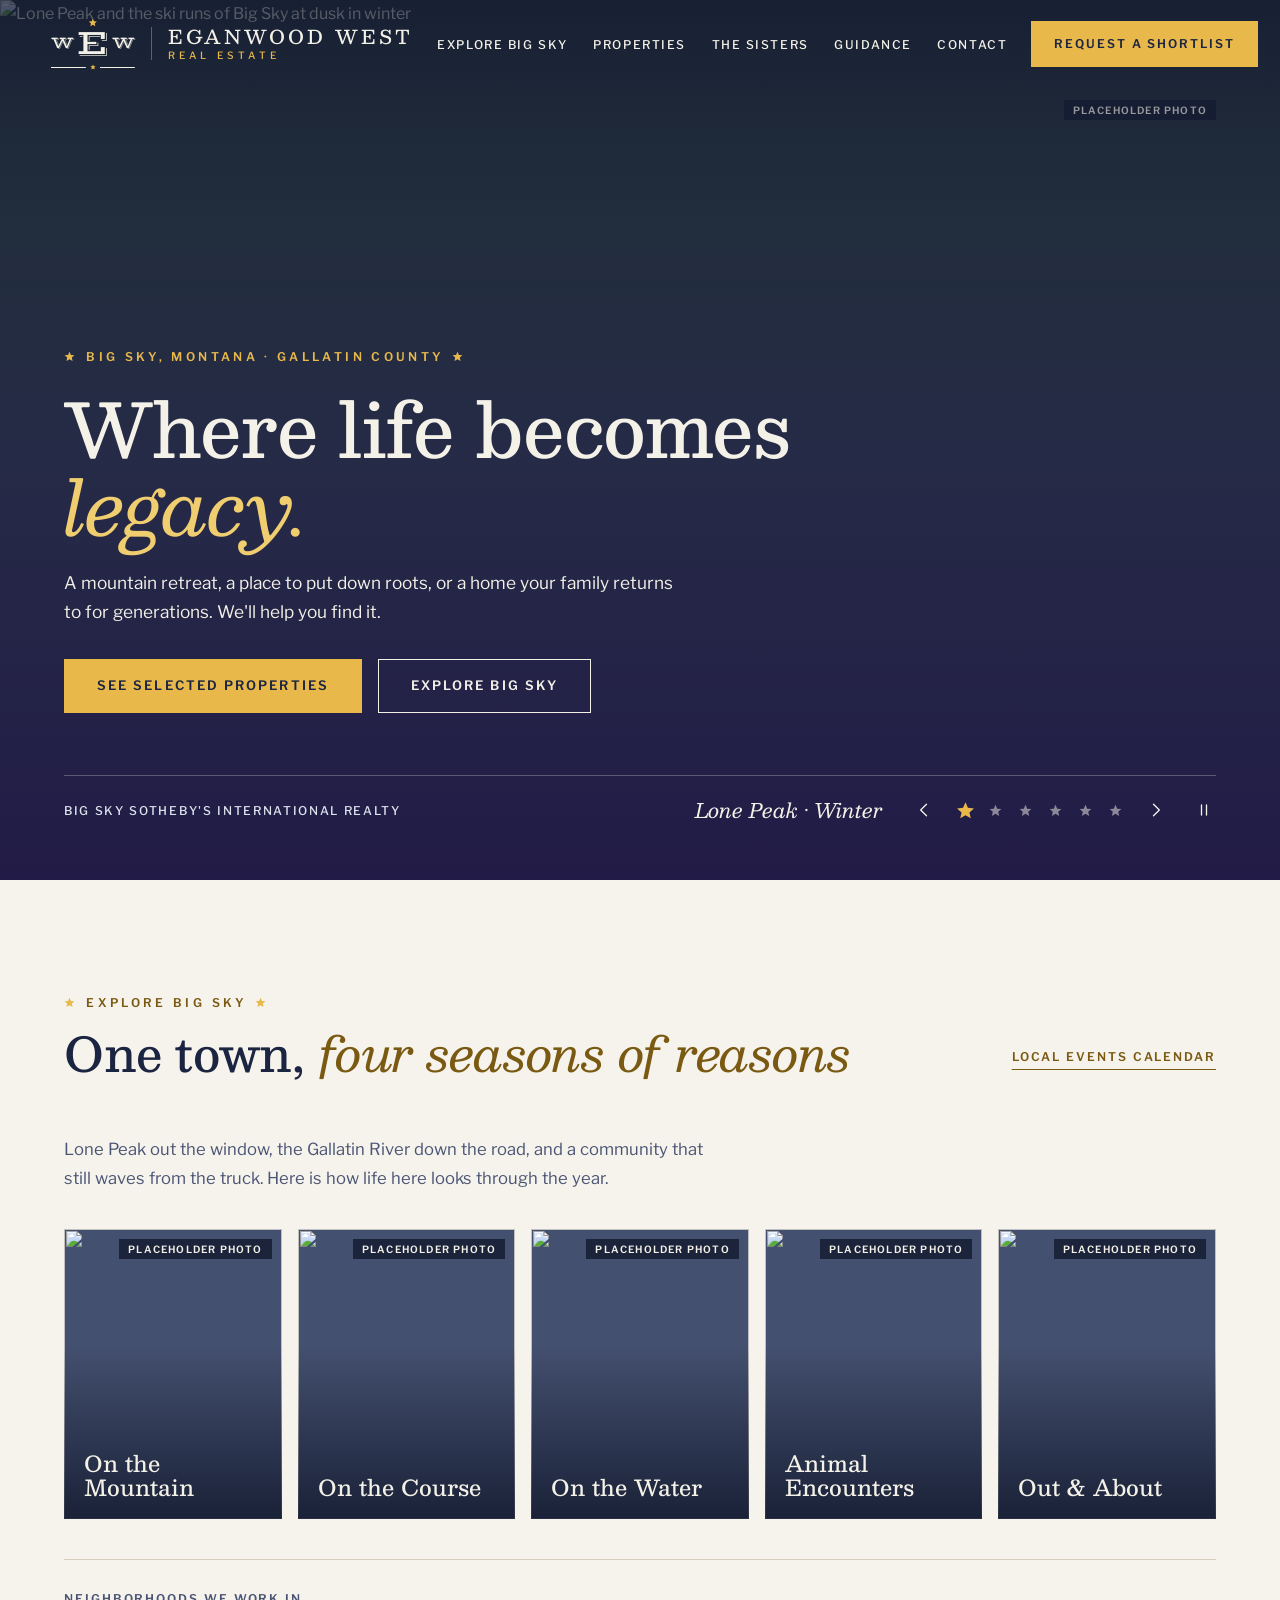
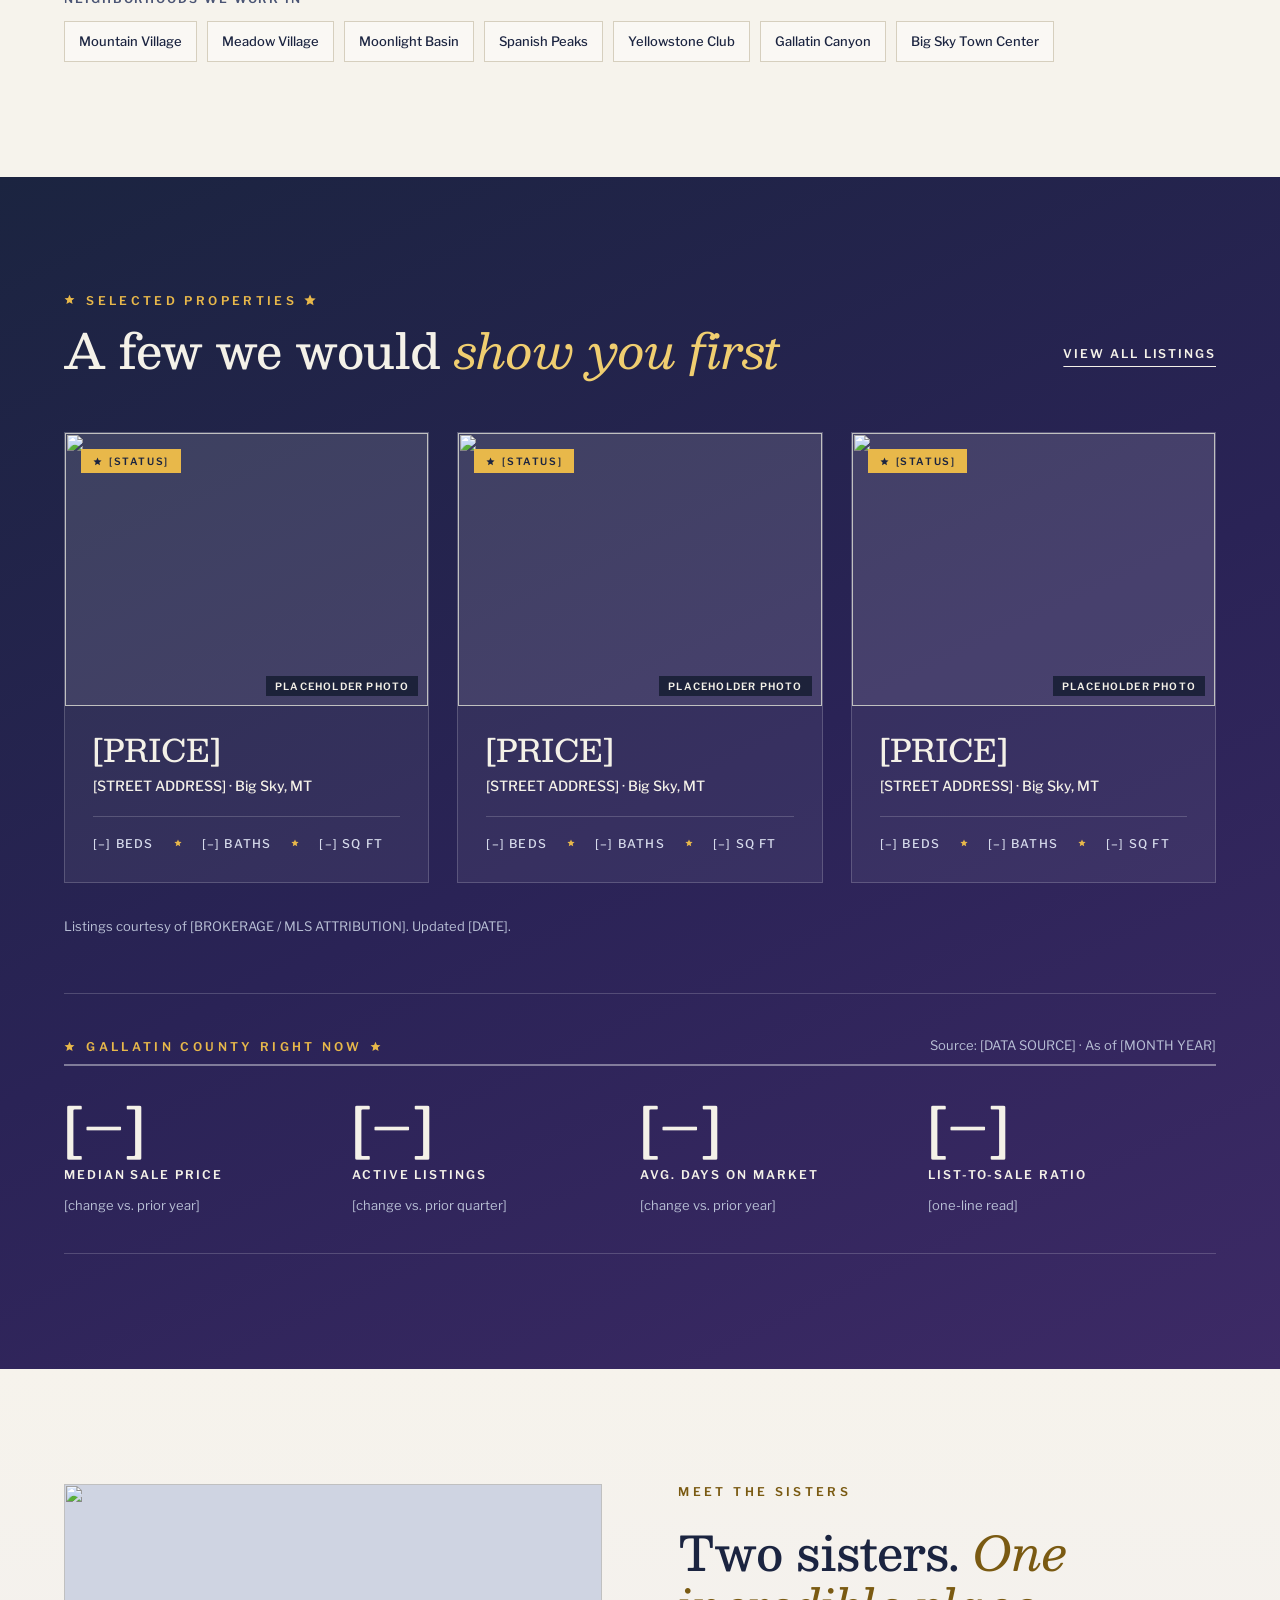
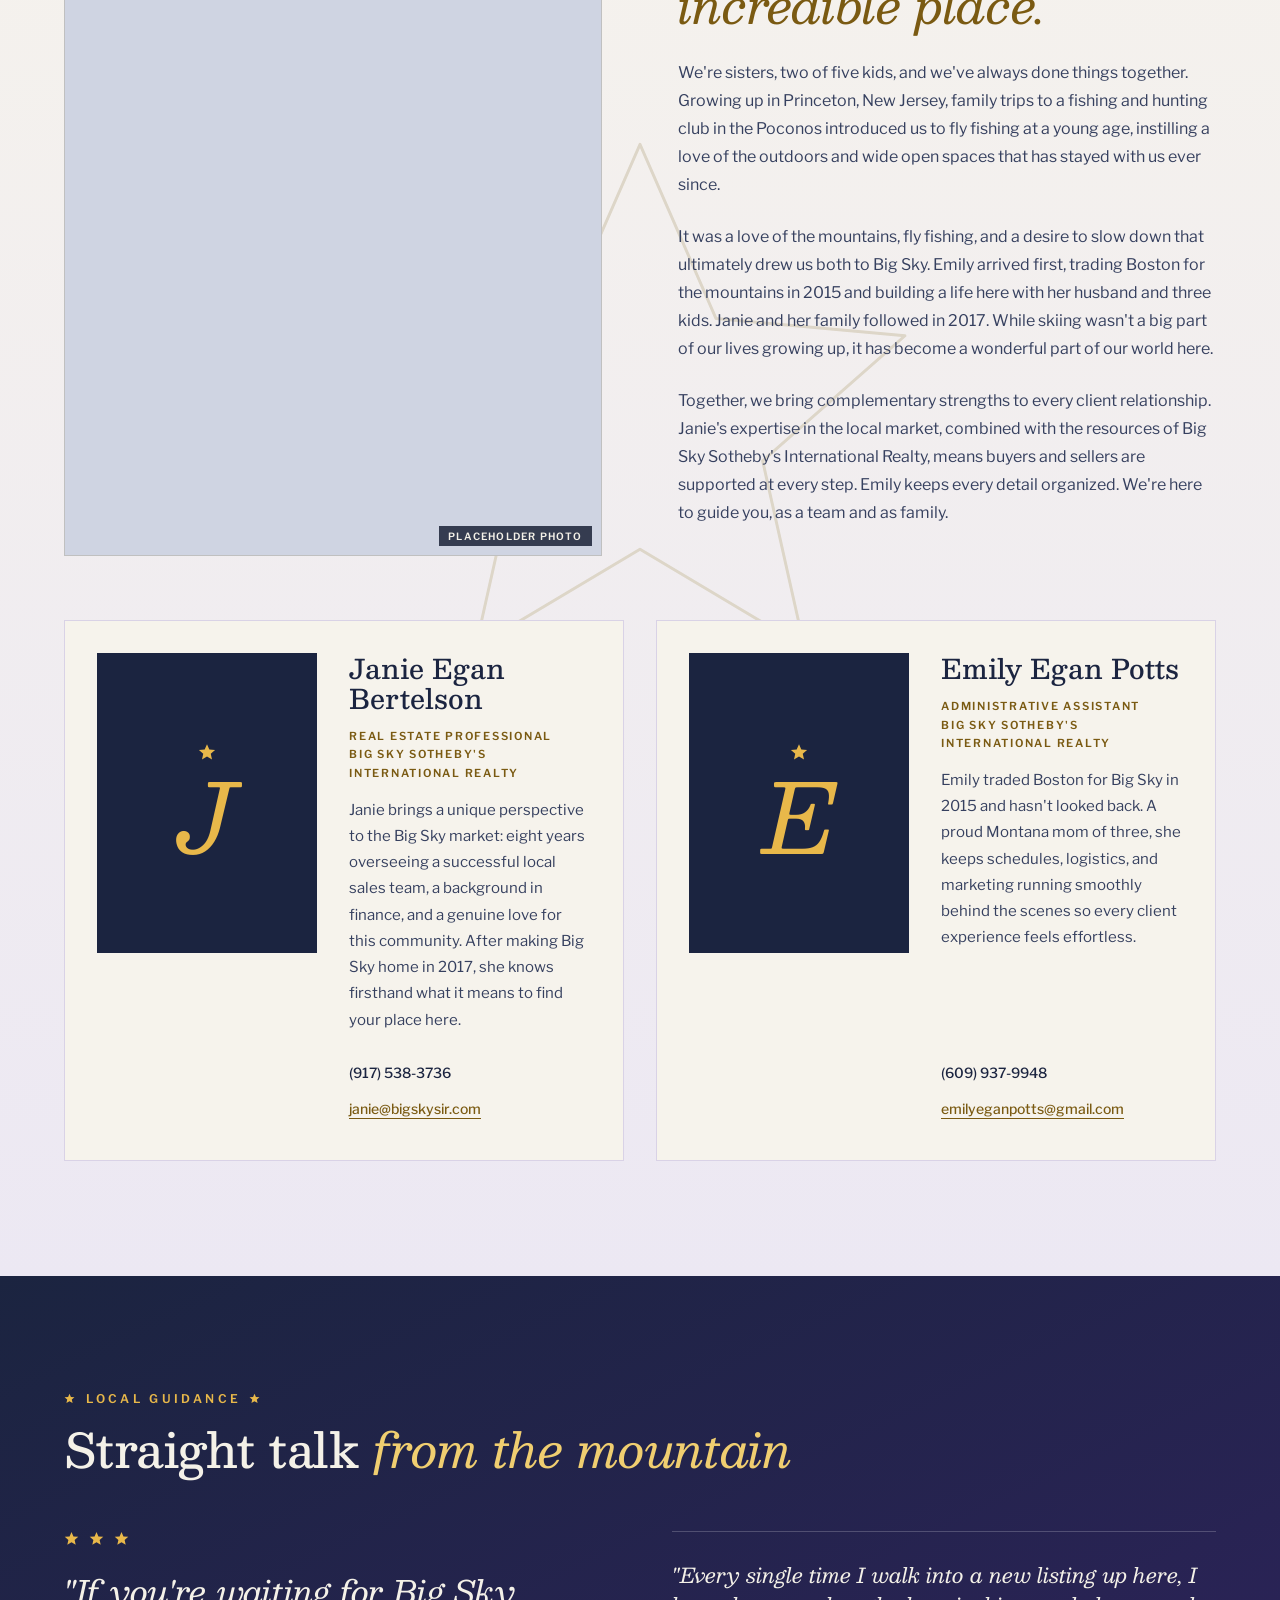
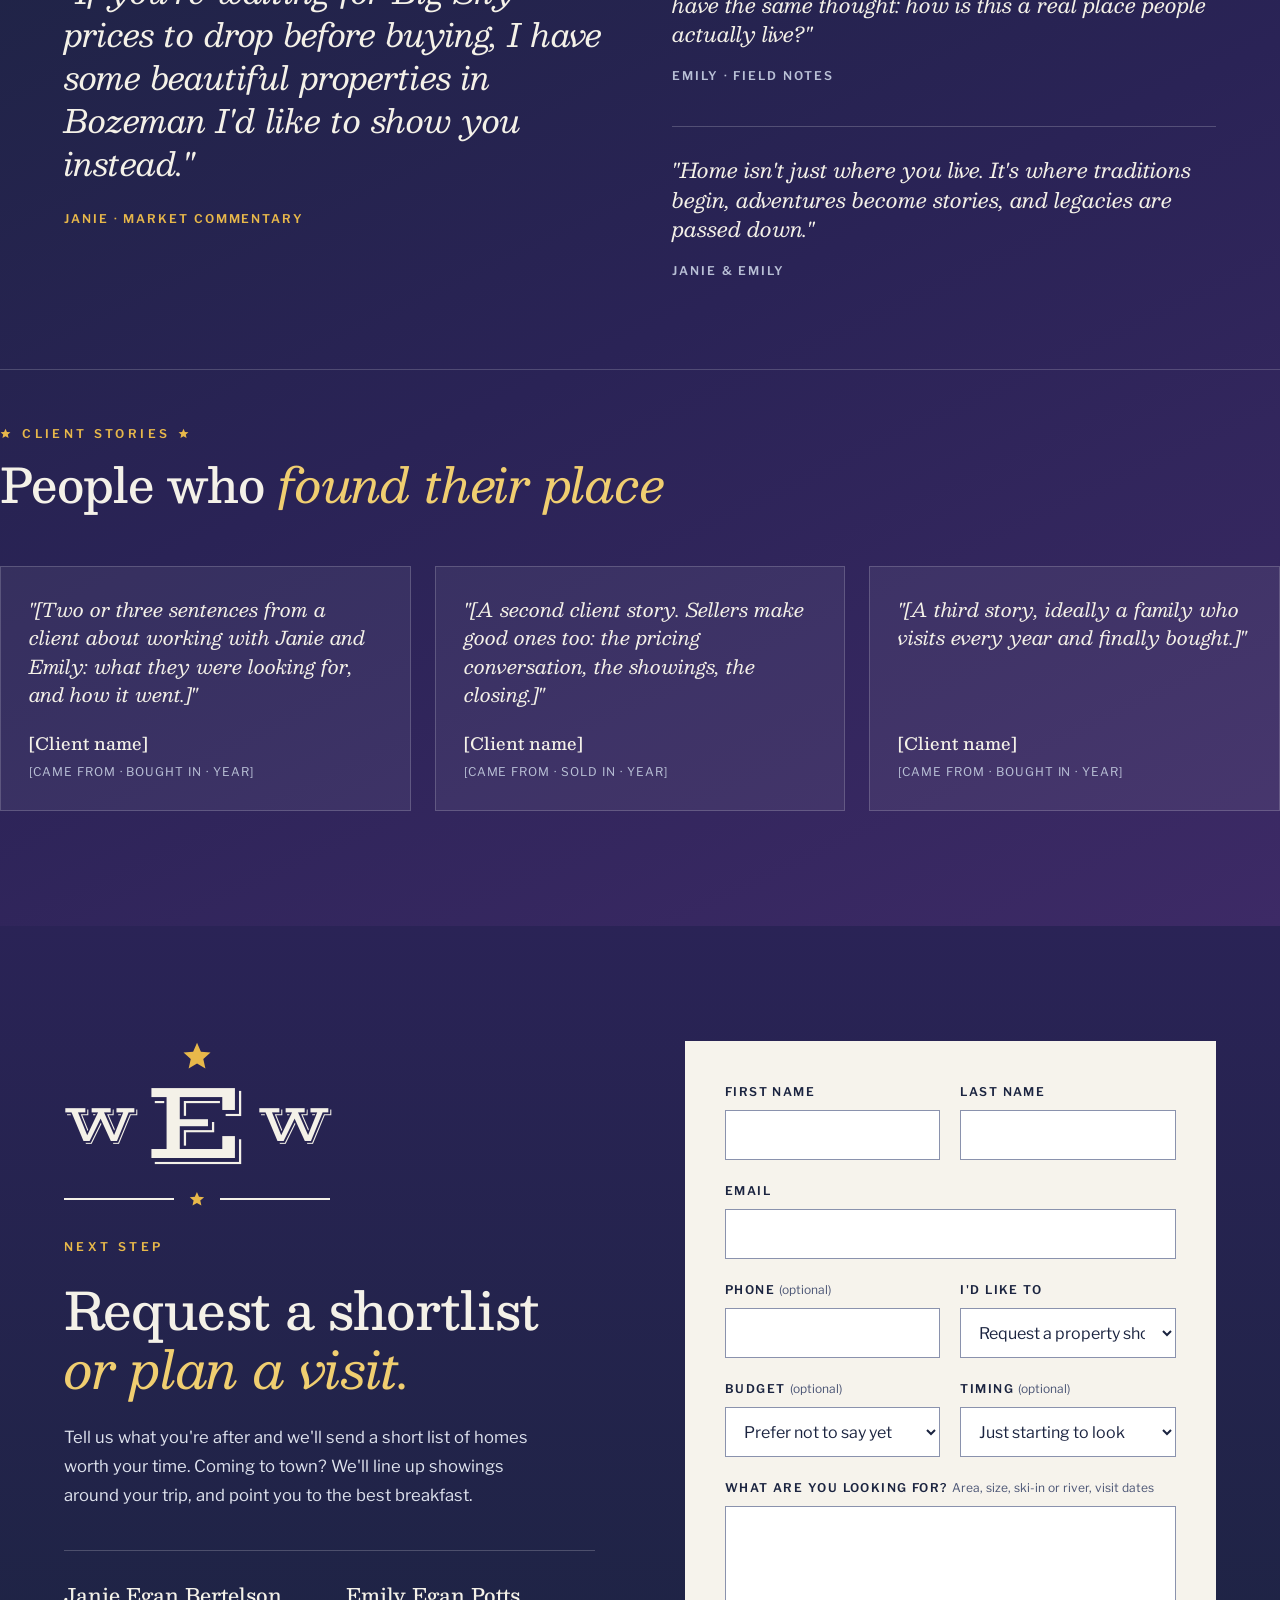
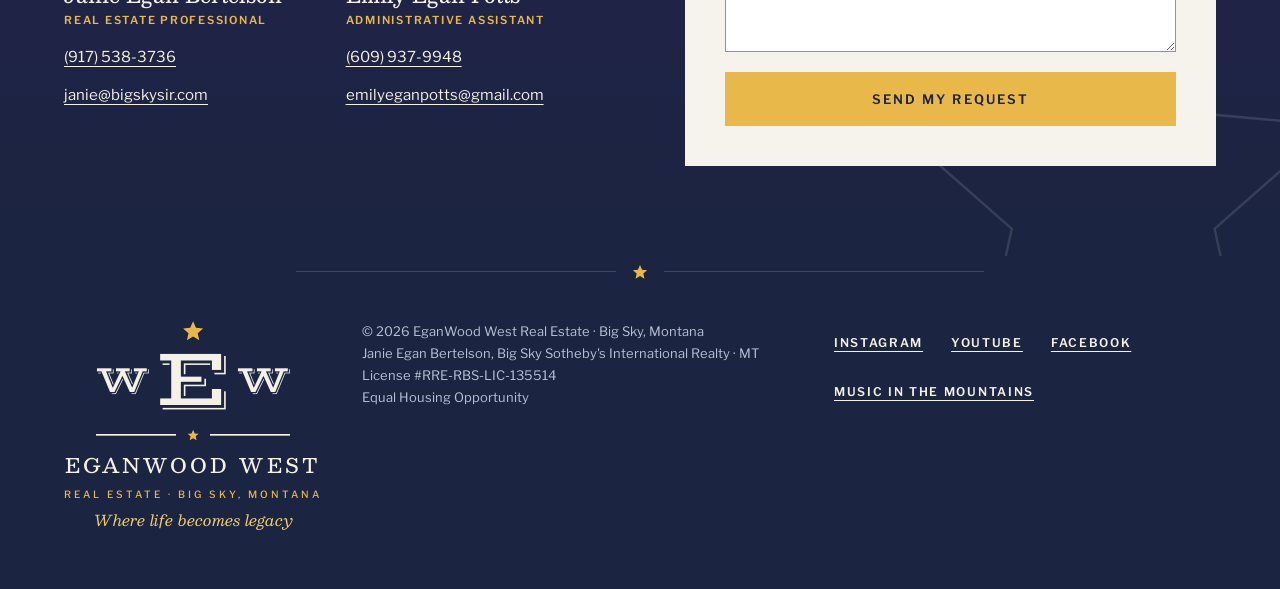
==== commit 74851452: "Remove em dashes" ====
--- a/index.html
+++ b/index.html
@@ -277,9 +277,9 @@
           <div class="story__body reveal">
             <p class="eyebrow">Meet the sisters</p>
             <h2 class="display">Two sisters. <em>One incredible place.</em></h2>
-            <p>We're sisters — two of five kids — and we've always done things together. Growing up in Princeton, New Jersey, family trips to a fishing and hunting club in the Poconos introduced us to fly fishing at a young age, instilling a love of the outdoors and wide open spaces that has stayed with us ever since.</p>
+            <p>We're sisters, two of five kids, and we've always done things together. Growing up in Princeton, New Jersey, family trips to a fishing and hunting club in the Poconos introduced us to fly fishing at a young age, instilling a love of the outdoors and wide open spaces that has stayed with us ever since.</p>
             <p>It was a love of the mountains, fly fishing, and a desire to slow down that ultimately drew us both to Big Sky. Emily arrived first, trading Boston for the mountains in 2015 and building a life here with her husband and three kids. Janie and her family followed in 2017. While skiing wasn't a big part of our lives growing up, it has become a wonderful part of our world here.</p>
-            <p>Together, we bring complementary strengths to every client relationship. Janie's expertise in the local market, combined with the resources of Big Sky Sotheby's International Realty, means buyers and sellers are supported at every step. Emily keeps every detail organized. We're here to guide you — as a team, and as family.</p>
+            <p>Together, we bring complementary strengths to every client relationship. Janie's expertise in the local market, combined with the resources of Big Sky Sotheby's International Realty, means buyers and sellers are supported at every step. Emily keeps every detail organized. We're here to guide you, as a team and as family.</p>
           </div>
         </div>
         <div class="sisters__cards">
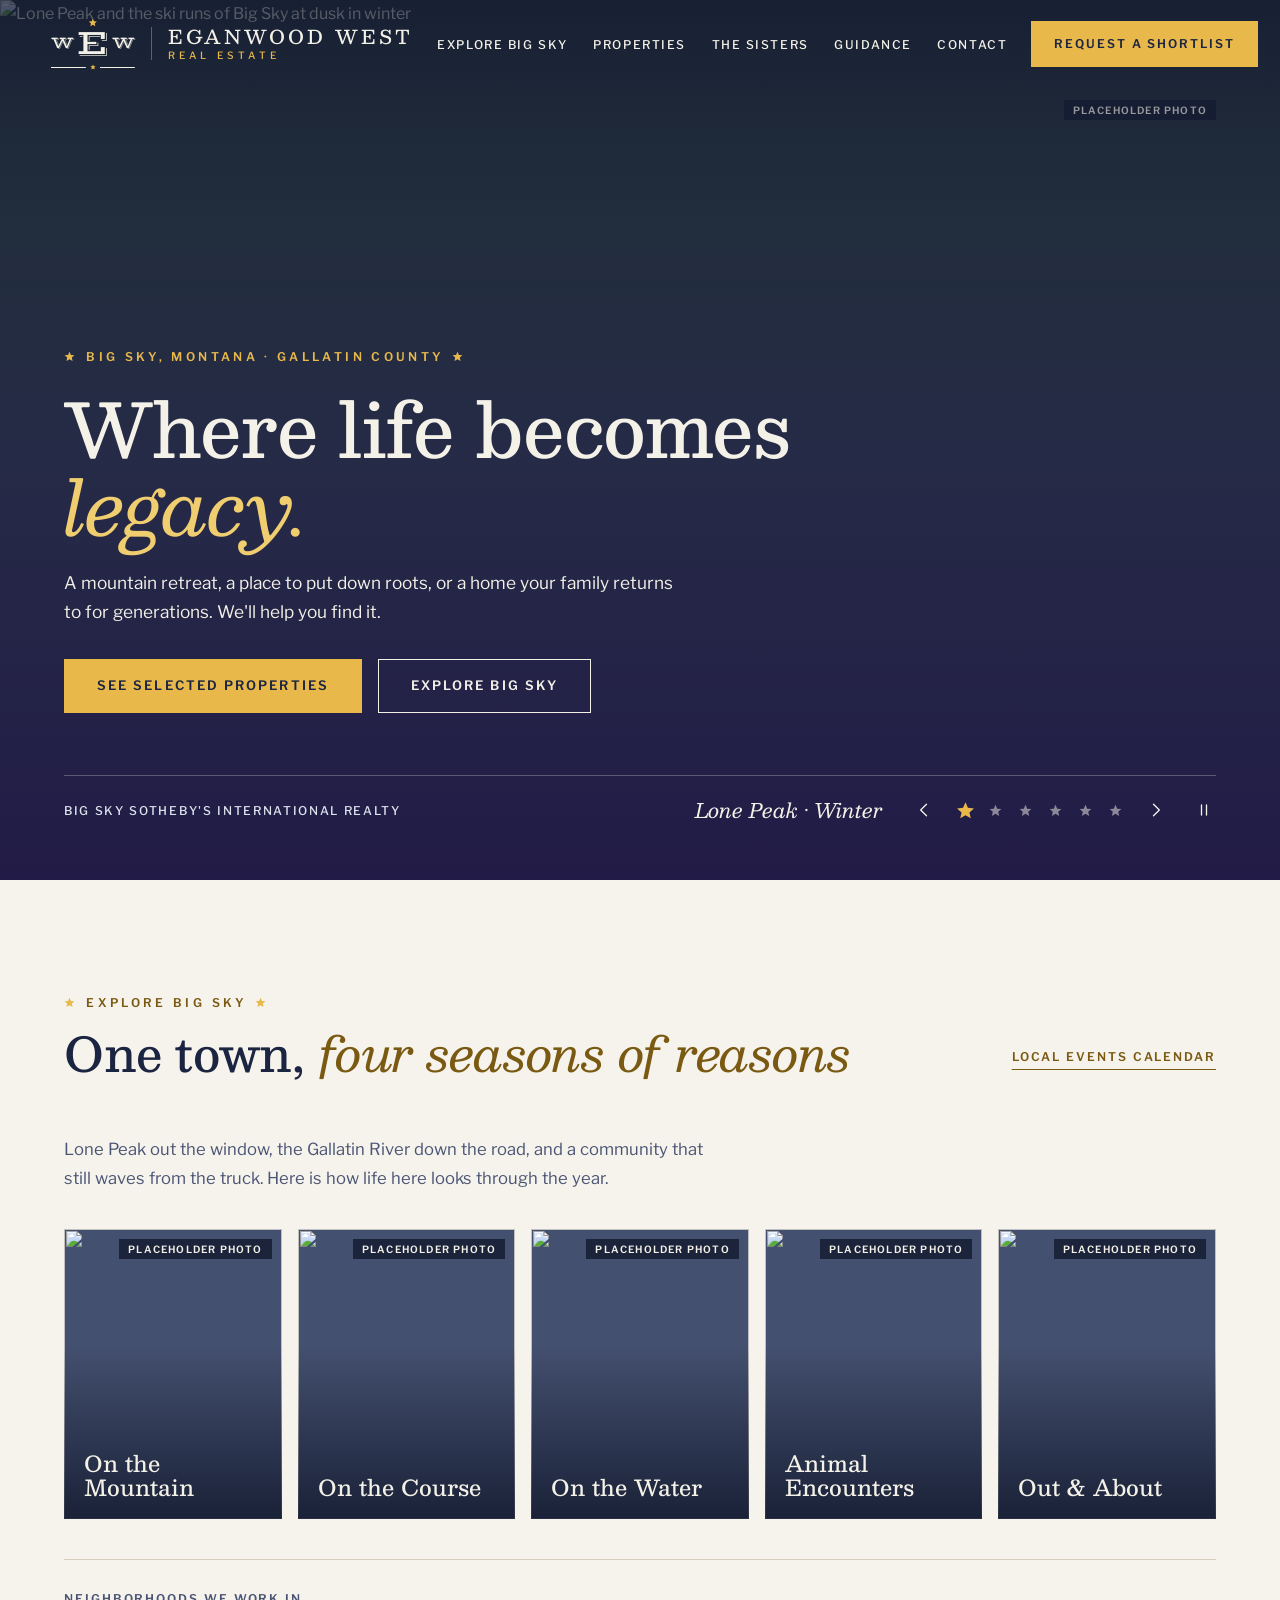
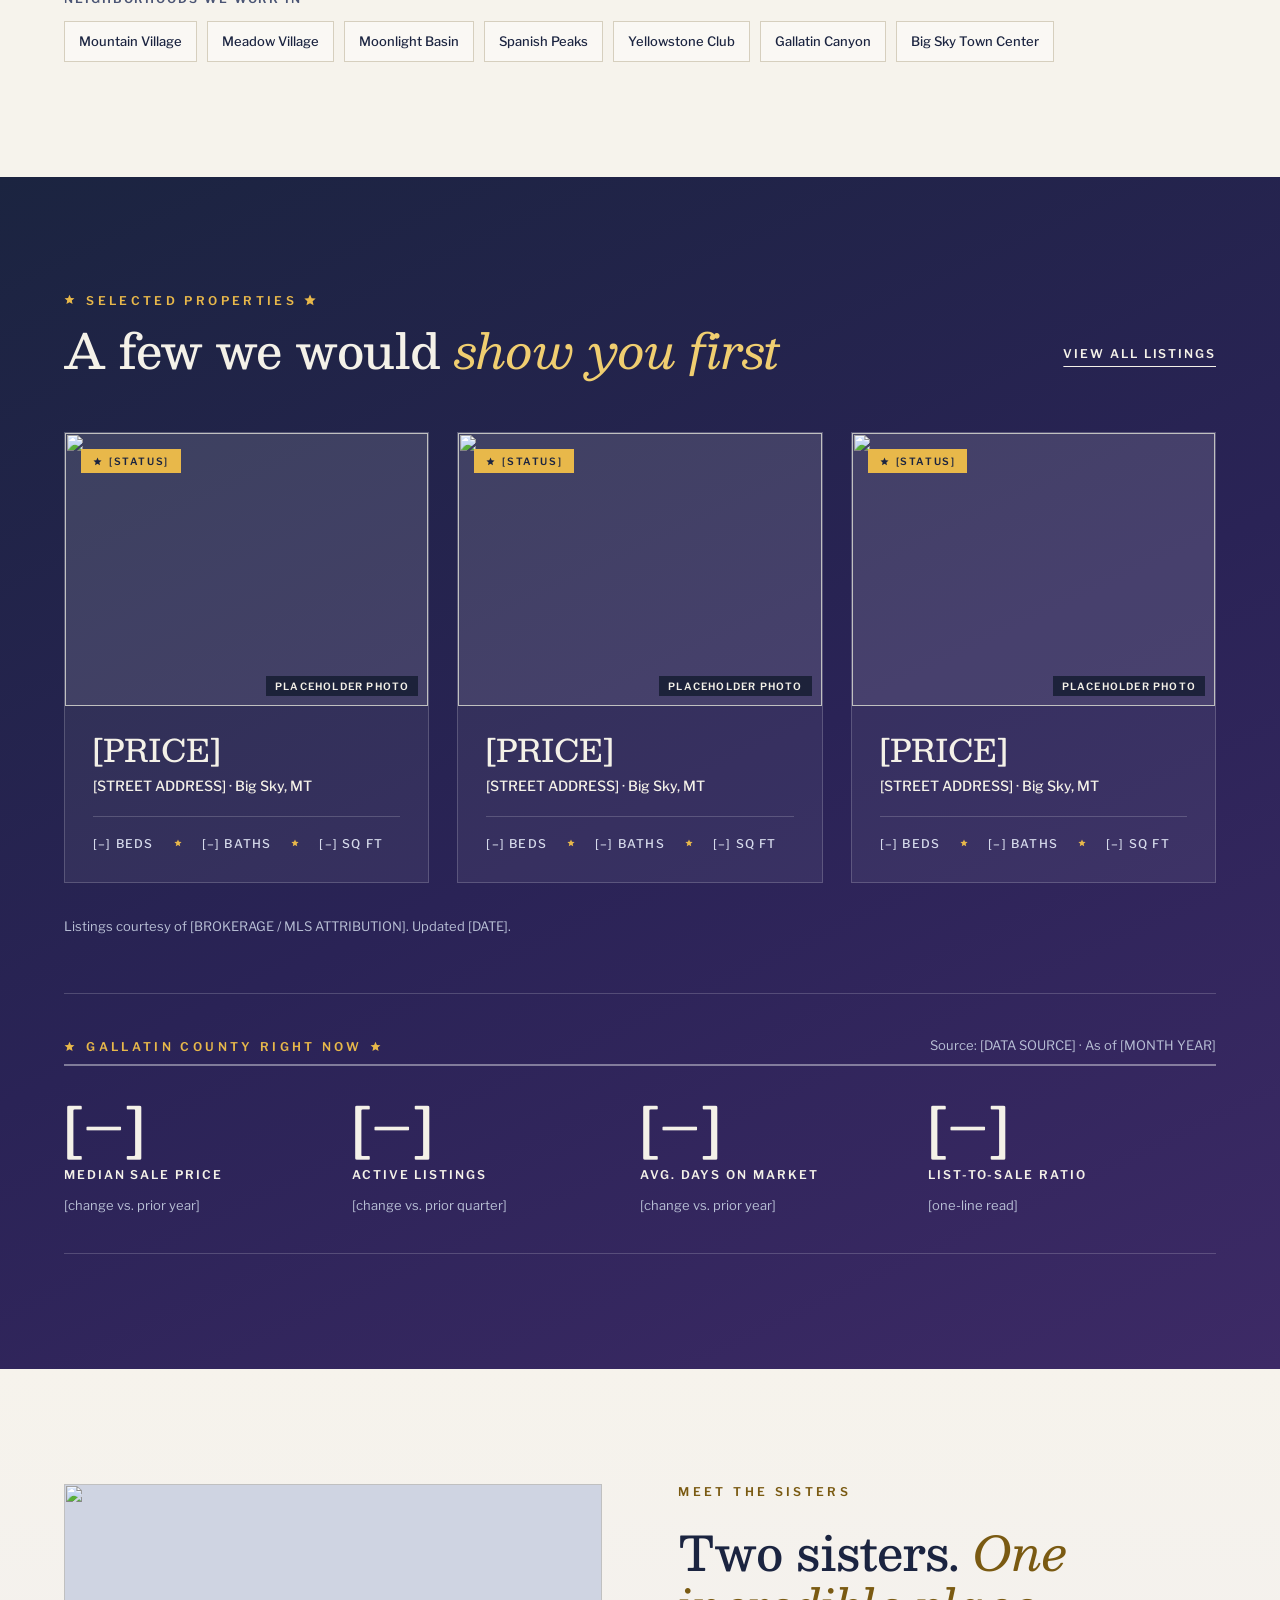
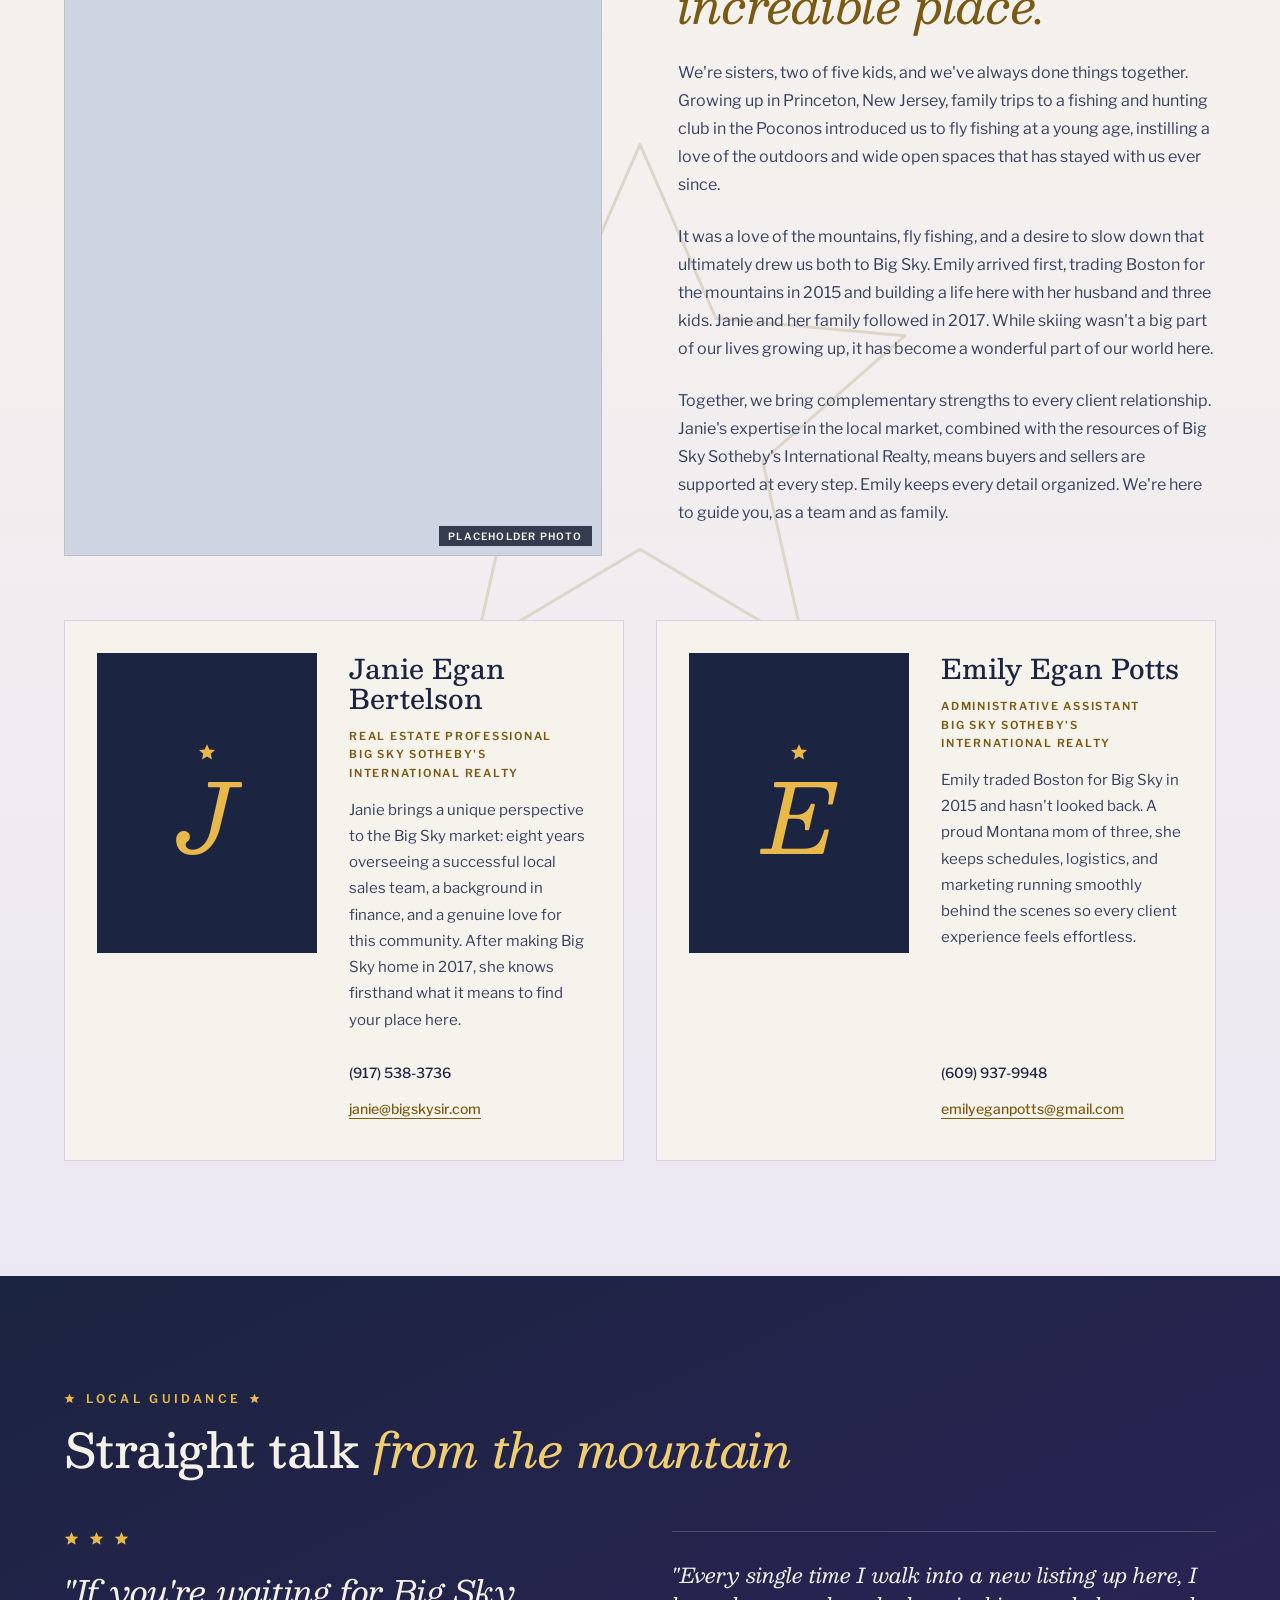
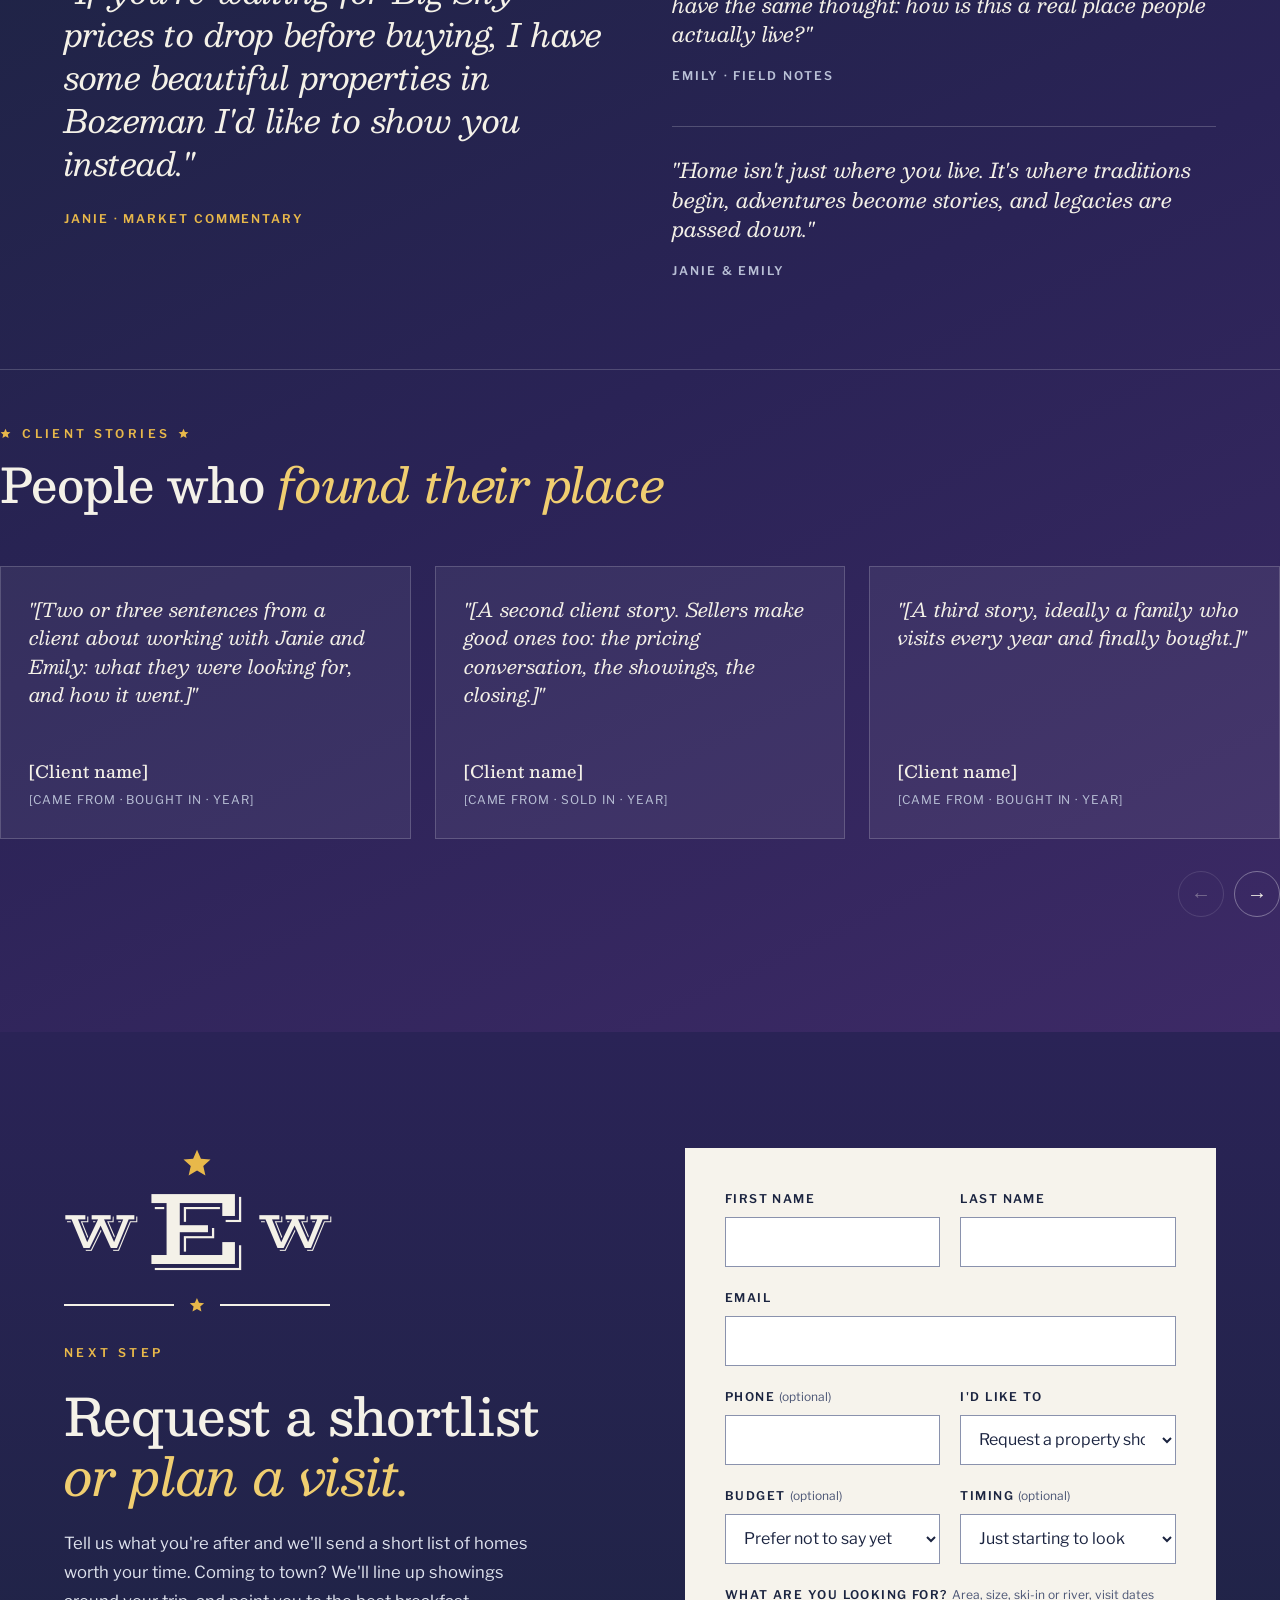
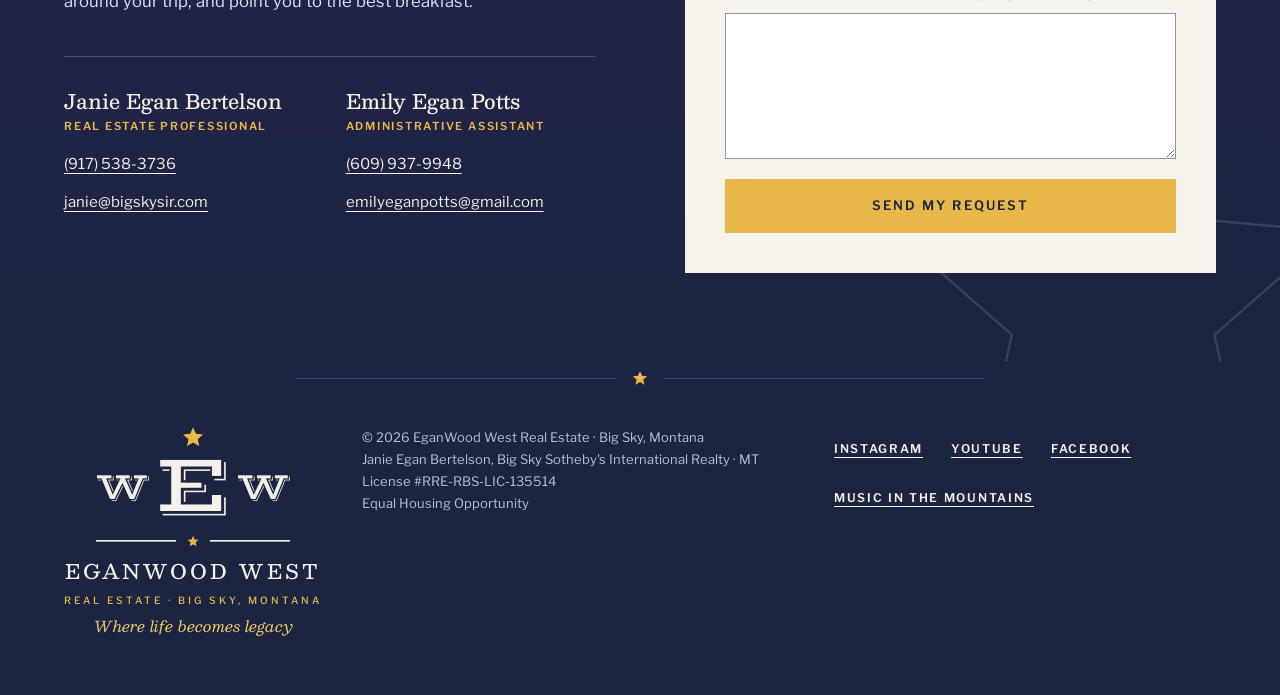
==== commit 9cb871a3: "Scrolling client stories with five cards" ====
--- a/index.html
+++ b/index.html
@@ -347,19 +347,33 @@
             <p class="eyebrow eyebrow--gold">Client stories</p>
             <h2 class="display">People who <em>found their place</em></h2>
           </header>
-          <div class="stories__grid">
-            <figure class="story-card reveal">
-              <blockquote>"[Two or three sentences from a client about working with Janie and Emily: what they were looking for, and how it went.]"</blockquote>
-              <figcaption><b>[Client name]</b><span>[Came from · Bought in · Year]</span></figcaption>
-            </figure>
-            <figure class="story-card reveal">
-              <blockquote>"[A second client story. Sellers make good ones too: the pricing conversation, the showings, the closing.]"</blockquote>
-              <figcaption><b>[Client name]</b><span>[Came from · Sold in · Year]</span></figcaption>
-            </figure>
-            <figure class="story-card reveal">
-              <blockquote>"[A third story, ideally a family who visits every year and finally bought.]"</blockquote>
-              <figcaption><b>[Client name]</b><span>[Came from · Bought in · Year]</span></figcaption>
-            </figure>
+          <div class="stories__scroller" data-stories>
+            <div class="stories__track" data-stories-track>
+              <figure class="story-card reveal">
+                <blockquote>"[Two or three sentences from a client about working with Janie and Emily: what they were looking for, and how it went.]"</blockquote>
+                <figcaption><b>[Client name]</b><span>[Came from · Bought in · Year]</span></figcaption>
+              </figure>
+              <figure class="story-card reveal">
+                <blockquote>"[A second client story. Sellers make good ones too: the pricing conversation, the showings, the closing.]"</blockquote>
+                <figcaption><b>[Client name]</b><span>[Came from · Sold in · Year]</span></figcaption>
+              </figure>
+              <figure class="story-card reveal">
+                <blockquote>"[A third story, ideally a family who visits every year and finally bought.]"</blockquote>
+                <figcaption><b>[Client name]</b><span>[Came from · Bought in · Year]</span></figcaption>
+              </figure>
+              <figure class="story-card reveal">
+                <blockquote>"[A fourth story: a buyer who started with a shortlist from out of state and closed on a first visit, or a second-home owner who later sold with the sisters.]"</blockquote>
+                <figcaption><b>[Client name]</b><span>[Came from · Bought in · Year]</span></figcaption>
+              </figure>
+              <figure class="story-card reveal">
+                <blockquote>"[A fifth story: a client who leaned on Janie and Emily for local guidance beyond the sale, from contractors to where to ski on a powder day.]"</blockquote>
+                <figcaption><b>[Client name]</b><span>[Came from · Sold in · Year]</span></figcaption>
+              </figure>
+            </div>
+            <div class="stories__nav">
+              <button type="button" class="stories__arrow" data-stories-prev aria-label="Previous stories">&larr;</button>
+              <button type="button" class="stories__arrow" data-stories-next aria-label="Next stories">&rarr;</button>
+            </div>
           </div>
         </div>
       </div>
--- a/css/styles.css
+++ b/css/styles.css
@@ -550,10 +550,19 @@
 .sisters .eyebrow::before, .sisters .eyebrow::after { display: none; }
 .sisters__cards { margin-top: clamp(40px, 5vw, 64px); }
 .stories { margin-top: clamp(56px, 7vw, 88px); padding-top: clamp(40px, 5vw, 56px); border-top: 1px solid rgba(255,255,255,0.18); }
-.stories__grid { display: grid; grid-template-columns: repeat(3, minmax(0, 1fr)); gap: 24px; }
+.stories__scroller { position: relative; }
+.stories__track { display: flex; gap: 24px; overflow-x: auto; scroll-snap-type: x mandatory; scroll-behavior: smooth; padding-bottom: 8px; scrollbar-width: none; -webkit-overflow-scrolling: touch; }
+.stories__track::-webkit-scrollbar { display: none; }
+.stories__track > .story-card { flex: 0 0 calc((100% - 48px) / 3); scroll-snap-align: start; }
+.stories__nav { display: flex; justify-content: flex-end; gap: 10px; margin-top: 24px; }
+.stories__arrow { width: 46px; height: 46px; display: inline-flex; align-items: center; justify-content: center; border: 1px solid rgba(255,255,255,0.35); border-radius: 50%; background: transparent; color: var(--on-navy); font-size: 20px; cursor: pointer; transition: background 0.2s, border-color 0.2s, opacity 0.2s; }
+.stories__arrow:hover, .stories__arrow:focus-visible { background: var(--gold); border-color: var(--gold); color: var(--navy); outline: none; }
+.stories__arrow[disabled] { opacity: 0.35; cursor: default; }
+.stories__arrow[disabled]:hover { background: transparent; border-color: rgba(255,255,255,0.35); color: var(--on-navy); }
 .story-card { display: flex; flex-direction: column; gap: 20px; padding: 28px; background: rgba(255,255,255,0.06); border: 1px solid rgba(255,255,255,0.18); }
 .story-card blockquote { font-family: var(--serif); font-style: italic; font-size: 19px; line-height: 1.5; color: var(--on-navy); }
 .story-card figcaption { margin-top: auto; display: flex; flex-direction: column; gap: 2px; }
 .story-card b { font-family: var(--serif); font-weight: 500; font-size: 17px; color: var(--on-navy); }
 .story-card span { font-size: 12px; letter-spacing: 0.08em; text-transform: uppercase; color: var(--on-navy-muted); }
-@media (max-width: 900px) { .stories__grid { grid-template-columns: 1fr; } }
+@media (max-width: 900px) { .stories__track > .story-card { flex-basis: calc((100% - 24px) / 2); } }
+@media (max-width: 600px) { .stories__track > .story-card { flex-basis: 86%; } }
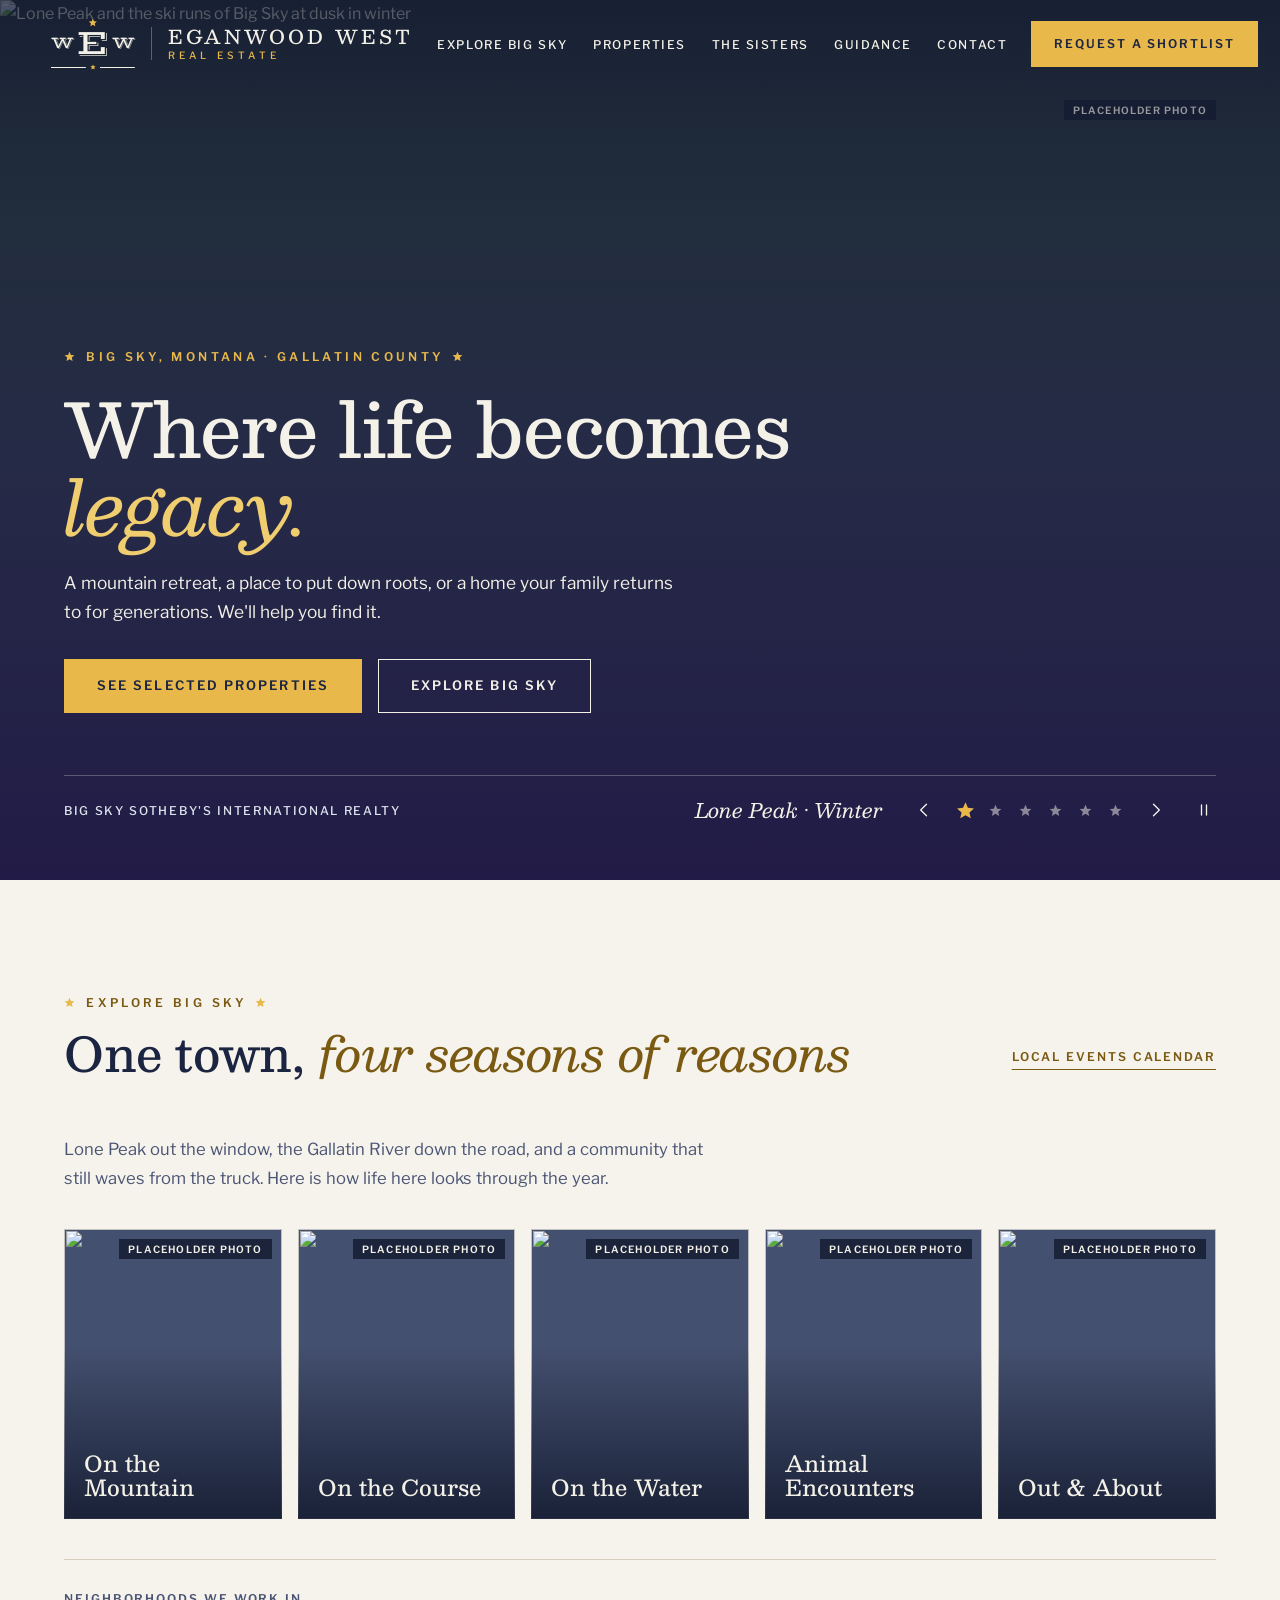
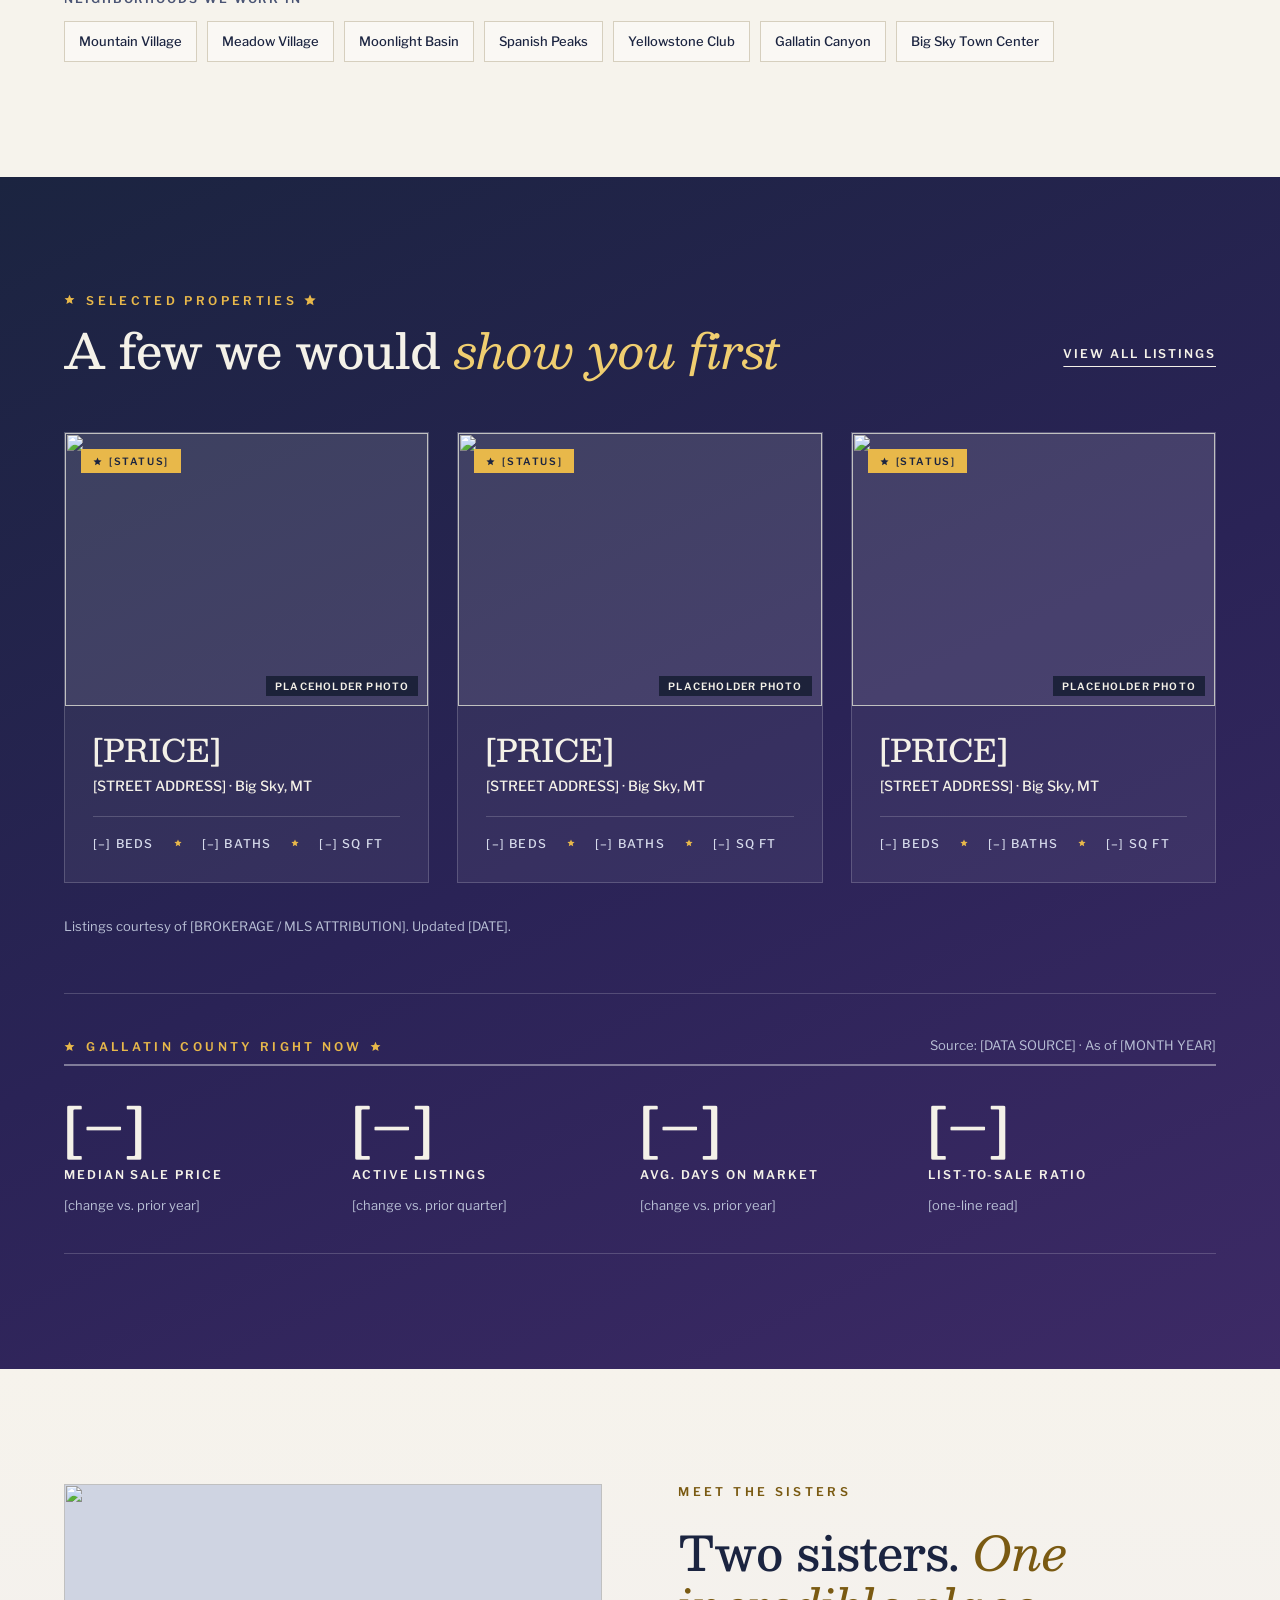
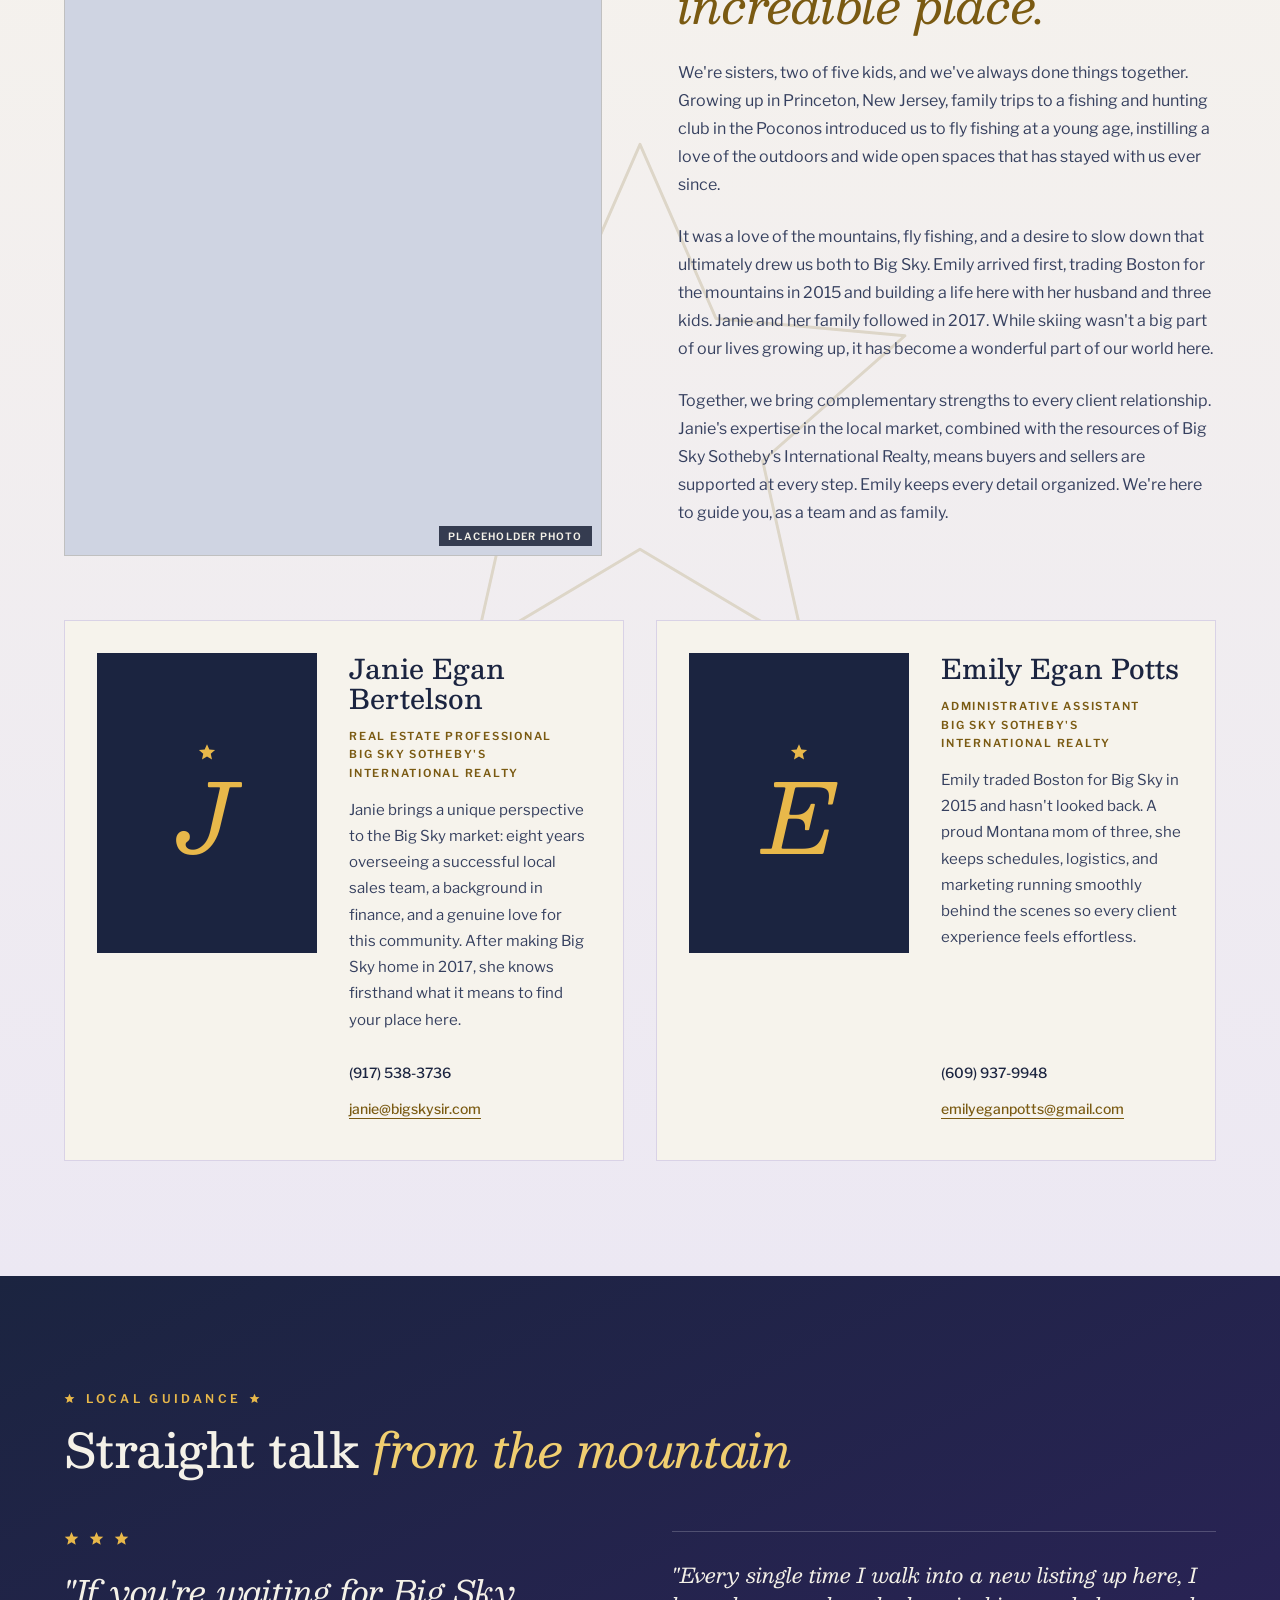
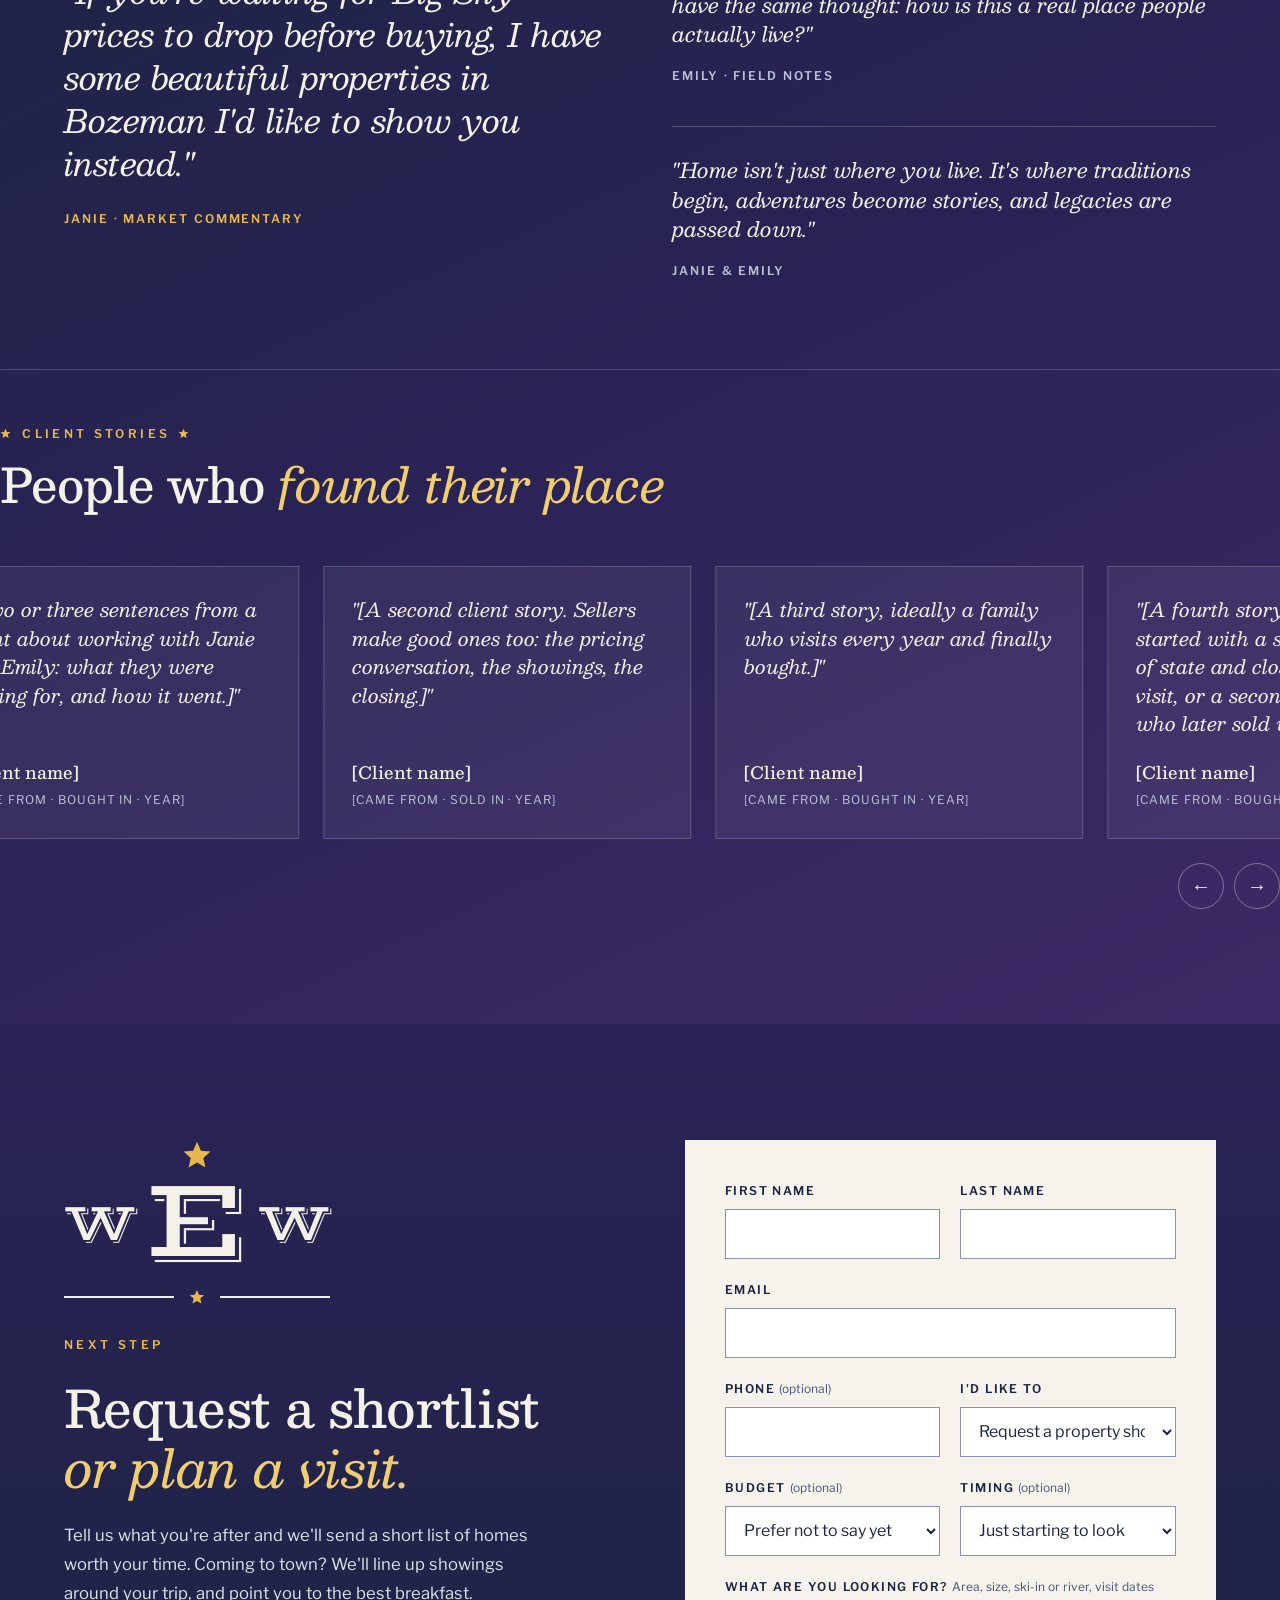
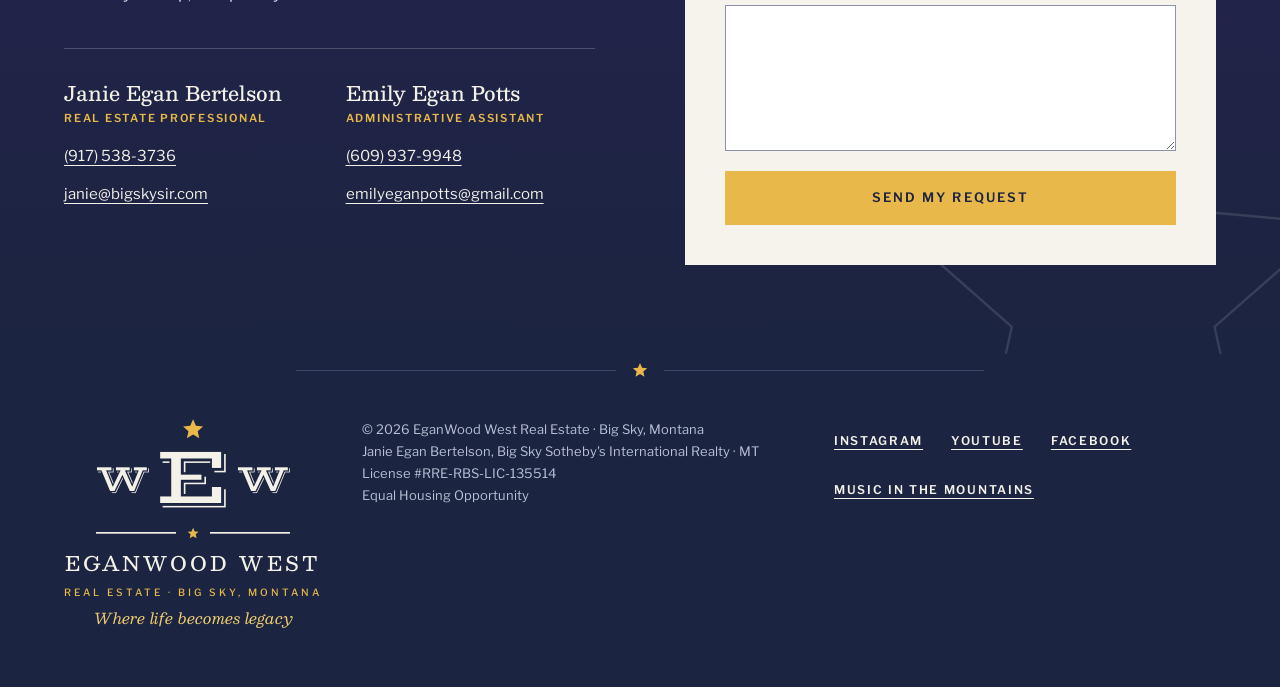
==== commit 7facc5e0: "Auto-scrolling client stories" ====
--- a/index.html
+++ b/index.html
@@ -347,25 +347,25 @@
             <p class="eyebrow eyebrow--gold">Client stories</p>
             <h2 class="display">People who <em>found their place</em></h2>
           </header>
-          <div class="stories__scroller" data-stories>
+          <div class="stories__scroller" data-stories aria-roledescription="carousel" aria-label="Client stories">
             <div class="stories__track" data-stories-track>
-              <figure class="story-card reveal">
+              <figure class="story-card">
                 <blockquote>"[Two or three sentences from a client about working with Janie and Emily: what they were looking for, and how it went.]"</blockquote>
                 <figcaption><b>[Client name]</b><span>[Came from · Bought in · Year]</span></figcaption>
               </figure>
-              <figure class="story-card reveal">
+              <figure class="story-card">
                 <blockquote>"[A second client story. Sellers make good ones too: the pricing conversation, the showings, the closing.]"</blockquote>
                 <figcaption><b>[Client name]</b><span>[Came from · Sold in · Year]</span></figcaption>
               </figure>
-              <figure class="story-card reveal">
+              <figure class="story-card">
                 <blockquote>"[A third story, ideally a family who visits every year and finally bought.]"</blockquote>
                 <figcaption><b>[Client name]</b><span>[Came from · Bought in · Year]</span></figcaption>
               </figure>
-              <figure class="story-card reveal">
+              <figure class="story-card">
                 <blockquote>"[A fourth story: a buyer who started with a shortlist from out of state and closed on a first visit, or a second-home owner who later sold with the sisters.]"</blockquote>
                 <figcaption><b>[Client name]</b><span>[Came from · Bought in · Year]</span></figcaption>
               </figure>
-              <figure class="story-card reveal">
+              <figure class="story-card">
                 <blockquote>"[A fifth story: a client who leaned on Janie and Emily for local guidance beyond the sale, from contractors to where to ski on a powder day.]"</blockquote>
                 <figcaption><b>[Client name]</b><span>[Came from · Sold in · Year]</span></figcaption>
               </figure>
--- a/css/styles.css
+++ b/css/styles.css
@@ -550,19 +550,15 @@
 .sisters .eyebrow::before, .sisters .eyebrow::after { display: none; }
 .sisters__cards { margin-top: clamp(40px, 5vw, 64px); }
 .stories { margin-top: clamp(56px, 7vw, 88px); padding-top: clamp(40px, 5vw, 56px); border-top: 1px solid rgba(255,255,255,0.18); }
-.stories__scroller { position: relative; }
-.stories__track { display: flex; gap: 24px; overflow-x: auto; scroll-snap-type: x mandatory; scroll-behavior: smooth; padding-bottom: 8px; scrollbar-width: none; -webkit-overflow-scrolling: touch; }
-.stories__track::-webkit-scrollbar { display: none; }
-.stories__track > .story-card { flex: 0 0 calc((100% - 48px) / 3); scroll-snap-align: start; }
+.stories__scroller { position: relative; overflow: hidden; }
+.stories__track { display: flex; gap: 24px; width: max-content; will-change: transform; }
+.stories__track > .story-card { flex: 0 0 auto; width: calc((min(100vw - 2 * var(--gutter), var(--container)) - 48px) / 3); }
 .stories__nav { display: flex; justify-content: flex-end; gap: 10px; margin-top: 24px; }
-.stories__arrow { width: 46px; height: 46px; display: inline-flex; align-items: center; justify-content: center; border: 1px solid rgba(255,255,255,0.35); border-radius: 50%; background: transparent; color: var(--on-navy); font-size: 20px; cursor: pointer; transition: background 0.2s, border-color 0.2s, opacity 0.2s; }
+.stories__arrow { width: 46px; height: 46px; display: inline-flex; align-items: center; justify-content: center; border: 1px solid rgba(255,255,255,0.35); border-radius: 50%; background: transparent; color: var(--on-navy); font-size: 20px; cursor: pointer; transition: background 0.2s, border-color 0.2s; }
 .stories__arrow:hover, .stories__arrow:focus-visible { background: var(--gold); border-color: var(--gold); color: var(--navy); outline: none; }
-.stories__arrow[disabled] { opacity: 0.35; cursor: default; }
-.stories__arrow[disabled]:hover { background: transparent; border-color: rgba(255,255,255,0.35); color: var(--on-navy); }
 .story-card { display: flex; flex-direction: column; gap: 20px; padding: 28px; background: rgba(255,255,255,0.06); border: 1px solid rgba(255,255,255,0.18); }
 .story-card blockquote { font-family: var(--serif); font-style: italic; font-size: 19px; line-height: 1.5; color: var(--on-navy); }
 .story-card figcaption { margin-top: auto; display: flex; flex-direction: column; gap: 2px; }
 .story-card b { font-family: var(--serif); font-weight: 500; font-size: 17px; color: var(--on-navy); }
 .story-card span { font-size: 12px; letter-spacing: 0.08em; text-transform: uppercase; color: var(--on-navy-muted); }
-@media (max-width: 900px) { .stories__track > .story-card { flex-basis: calc((100% - 24px) / 2); } }
-@media (max-width: 600px) { .stories__track > .story-card { flex-basis: 86%; } }
+@media (max-width: 900px) { .stories__track > .story-card { width: min(360px, 78vw); } }
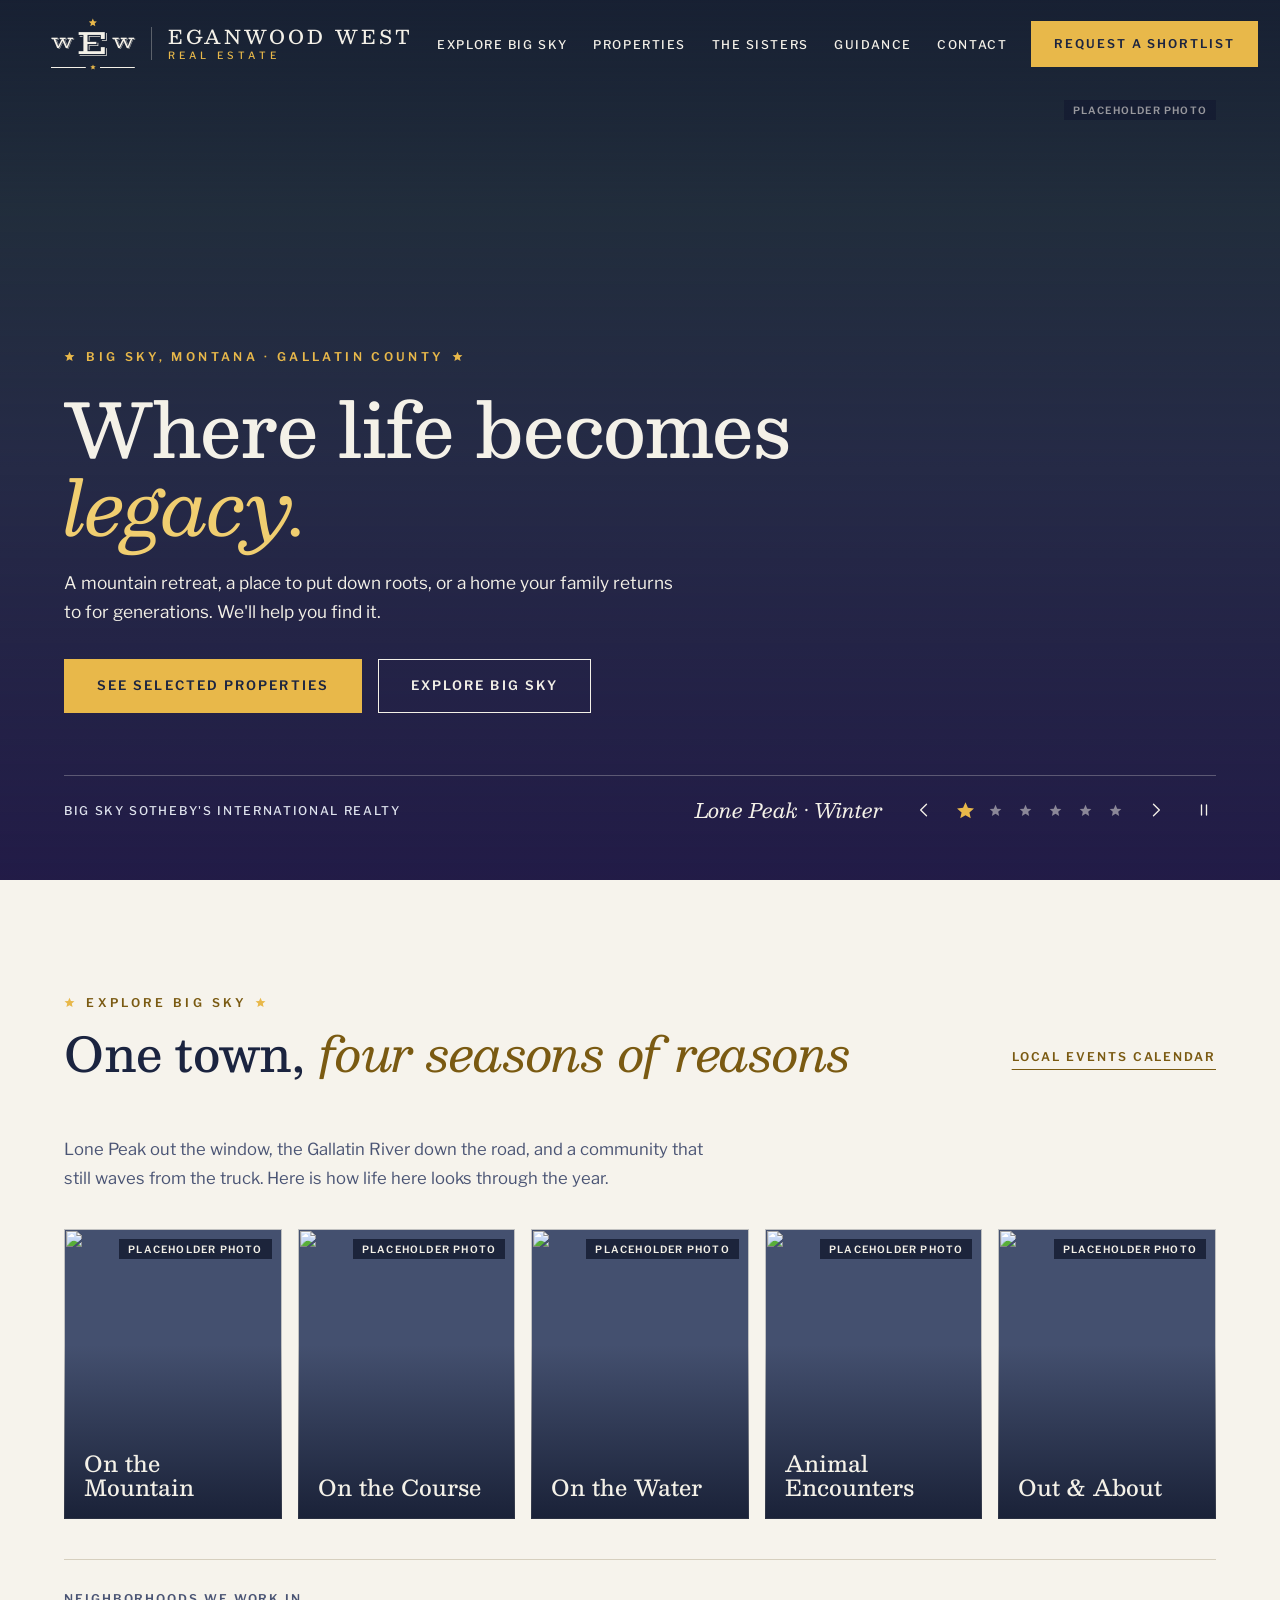
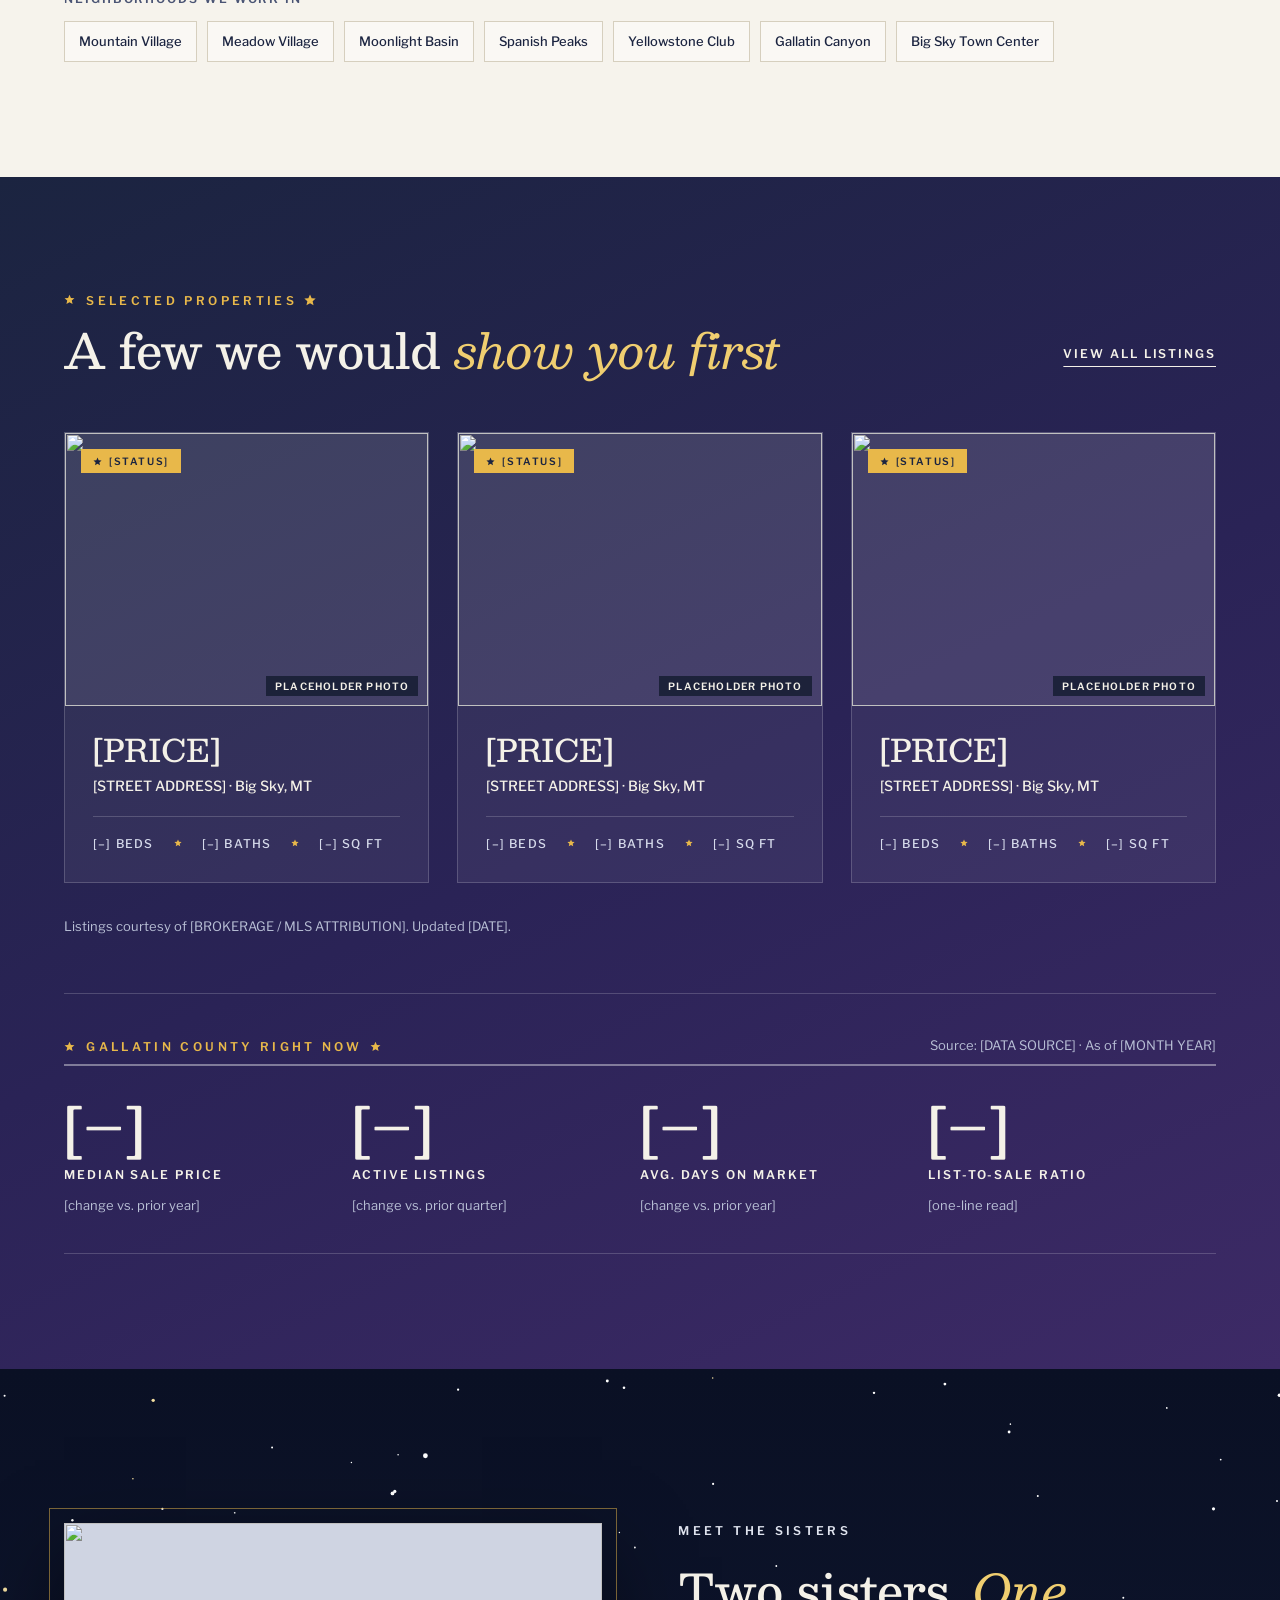
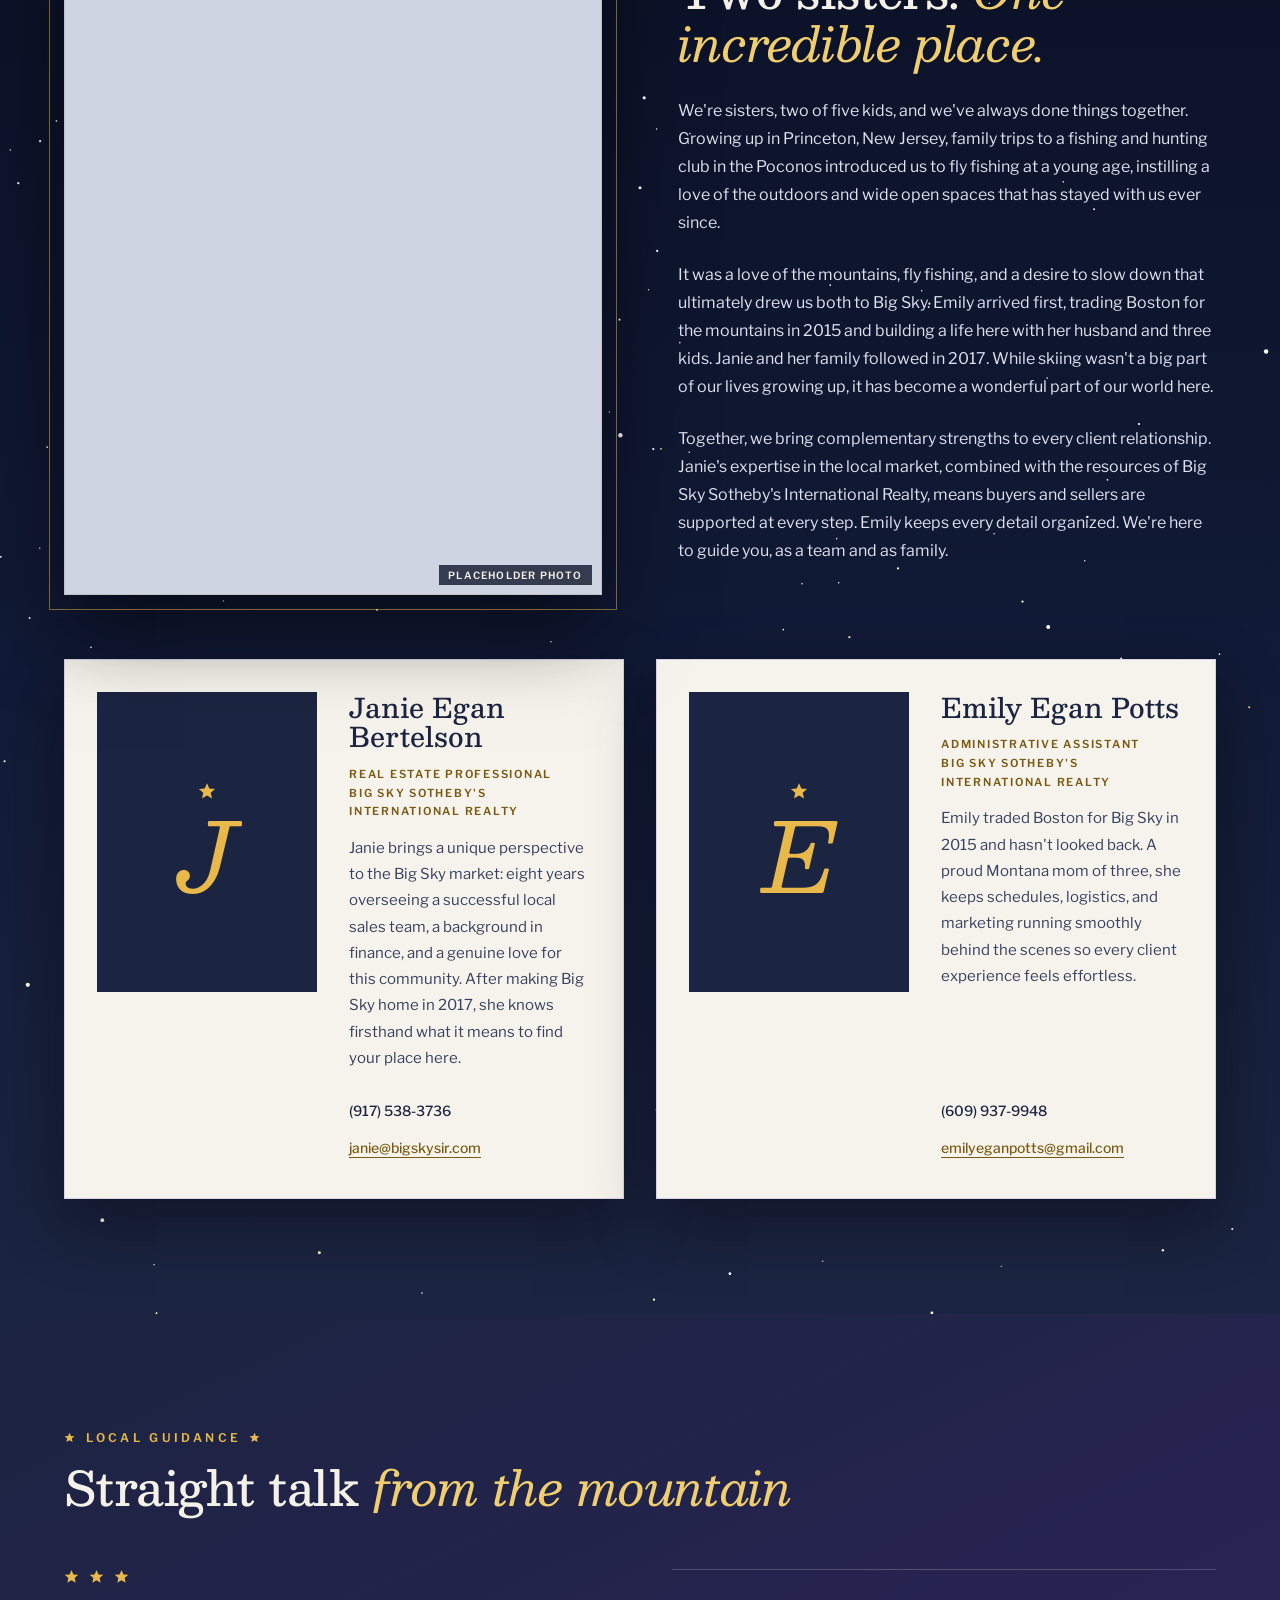
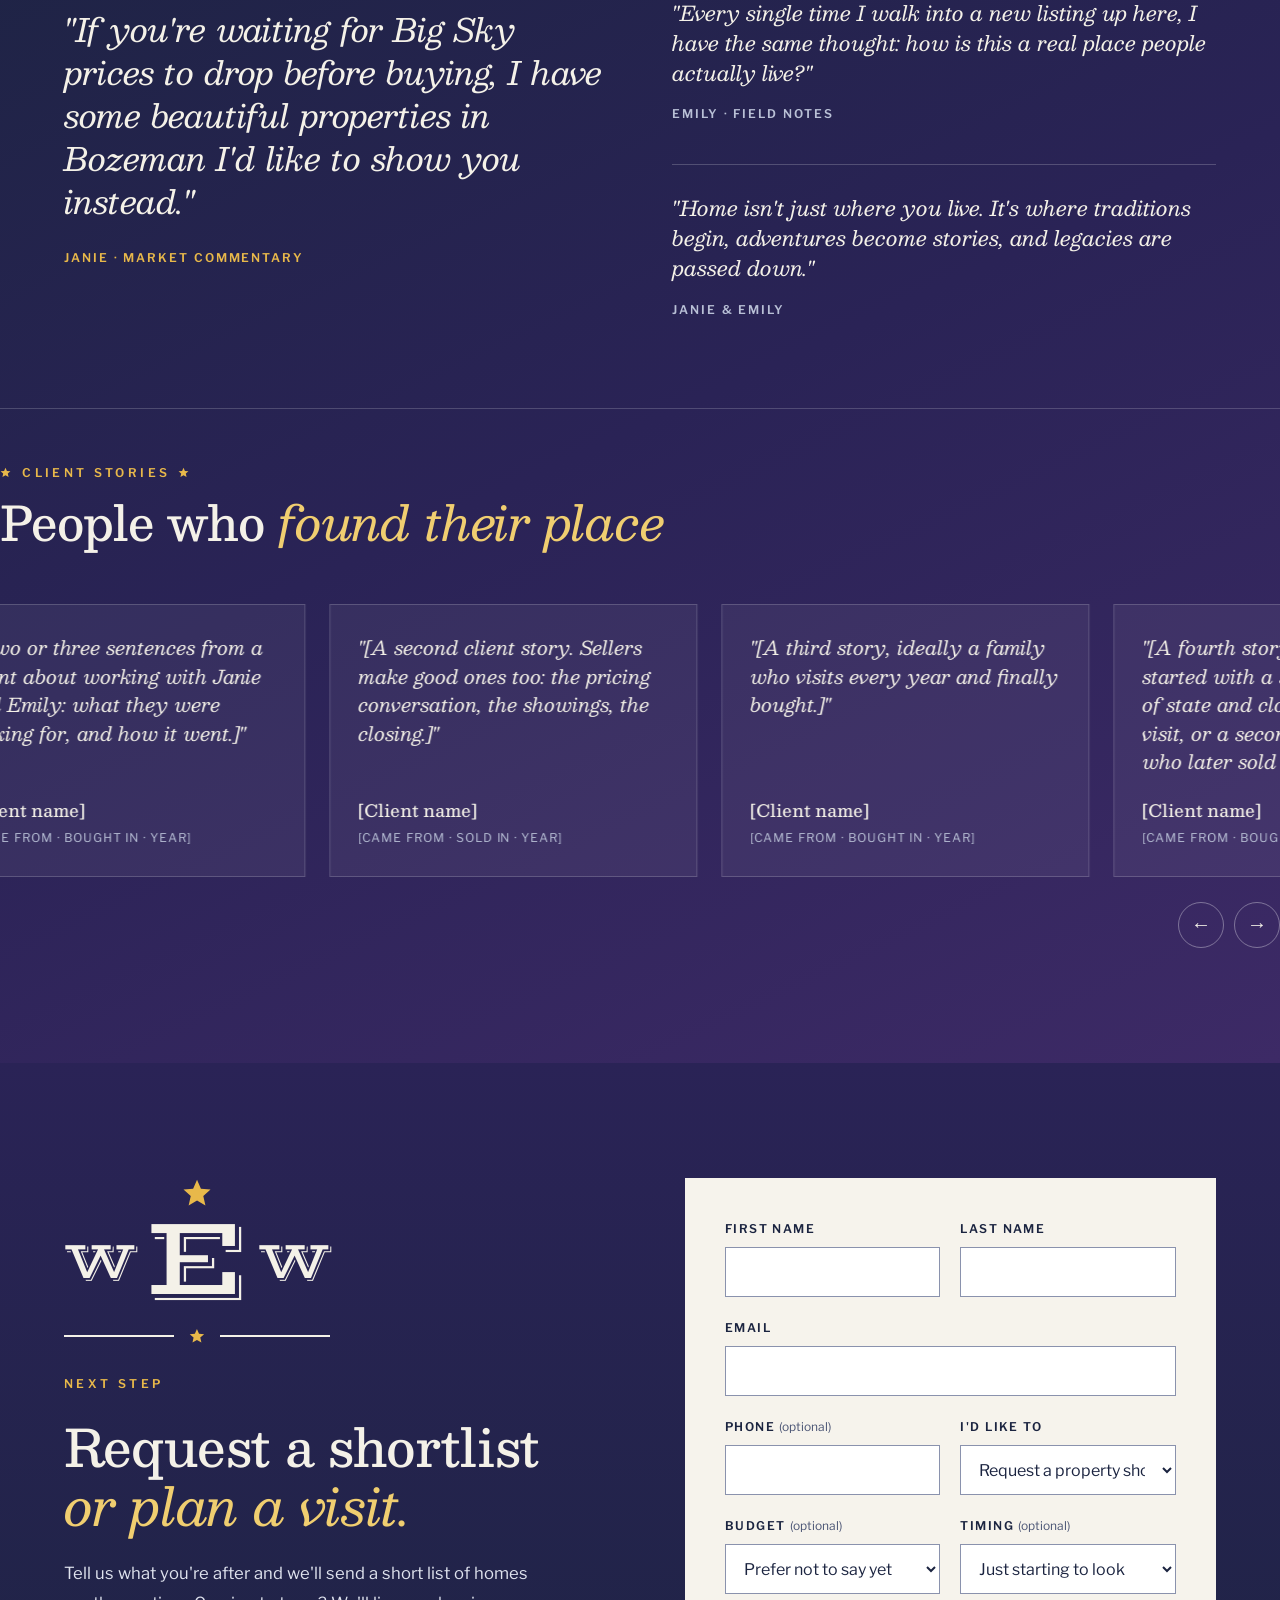
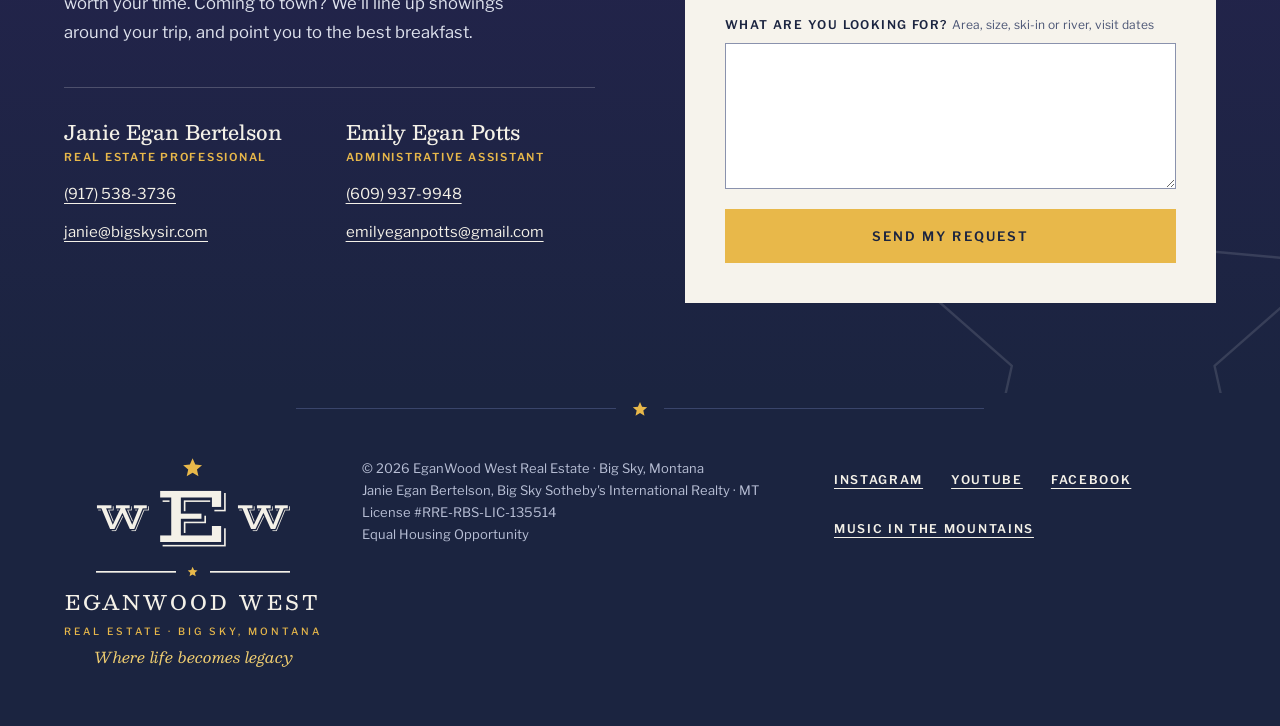
==== commit be328fbf: "Starry night behind Meet the Sisters" ====
--- a/index.html
+++ b/index.html
@@ -266,15 +266,15 @@
     </section>
 
     <!-- ============ 4 · MEET THE SISTERS ============ -->
-    <section class="section section--sand sisters" id="sisters">
-      <svg class="star-watermark" viewBox="0 0 24 24" aria-hidden="true"><polygon points="12,1.5 15.1,8.6 22.8,9.3 17,14.4 18.7,22 12,18 5.3,22 7,14.4 1.2,9.3 8.9,8.6"/></svg>
+    <section class="section section--navy sisters sisters--night" id="sisters">
+      <svg class="night-sky" data-night-sky aria-hidden="true"></svg>
       <div class="container">
         <div class="story">
-<figure class="story__media reveal" data-placeholder>
+<figure class="story__media reveal" data-placeholder data-sky-clear>
           <!-- TODO: a real photo of Janie and Emily together, outdoors -->
           <img src="https://images.unsplash.com/photo-1559054109-82d938dac629?auto=format&fit=crop&w=1100&q=70" alt="" width="1100" height="1400" loading="lazy">
         </figure>
-          <div class="story__body reveal">
+          <div class="story__body reveal" data-sky-clear>
             <p class="eyebrow">Meet the sisters</p>
             <h2 class="display">Two sisters. <em>One incredible place.</em></h2>
             <p>We're sisters, two of five kids, and we've always done things together. Growing up in Princeton, New Jersey, family trips to a fishing and hunting club in the Poconos introduced us to fly fishing at a young age, instilling a love of the outdoors and wide open spaces that has stayed with us ever since.</p>
@@ -282,7 +282,7 @@
             <p>Together, we bring complementary strengths to every client relationship. Janie's expertise in the local market, combined with the resources of Big Sky Sotheby's International Realty, means buyers and sellers are supported at every step. Emily keeps every detail organized. We're here to guide you, as a team and as family.</p>
           </div>
         </div>
-        <div class="sisters__cards">
+        <div class="sisters__cards" data-sky-clear>
         <div class="team">
           <article class="person reveal">
             <!-- TODO: real portrait. <img src="/photos/janie.jpg" alt="Janie Egan Bertelson" width="440" height="600" loading="lazy"> -->
--- a/css/styles.css
+++ b/css/styles.css
@@ -227,9 +227,14 @@
 .hero__dot[aria-current="true"]::before { background: var(--gold); opacity: 1; transform: scale(1.45); }
 
 @media (prefers-reduced-motion: no-preference) {
-  /* Slow drift on the visible photo */
-  .hero__slide img { transform: scale(1.07); transition: transform 9s linear; }
-  .hero__slide.is-active img { transform: scale(1); }
+  /* Slow drift on the visible photo. A keyframe animation (not a transition) so it starts
+     the moment the page lands, on the very first slide, and restarts for each new slide. */
+  @keyframes hero-drift {
+    from { transform: scale(1) translate3d(0, 0, 0); }
+    to   { transform: scale(1.1) translate3d(-1.2%, -1%, 0); }
+  }
+  .hero__slide img { transform-origin: 55% 45%; will-change: transform; }
+  .hero__slide.is-active img { animation: hero-drift 9s linear forwards; }
 }
 @media (max-width: 700px) {
   .hero__caption { display: none; }
@@ -546,7 +551,6 @@
 @media (max-width: 860px) { .stats--dark .stat:nth-child(-n+2) { border-bottom-color: rgba(255,255,255,0.18); } }
 .sisters { position: relative; overflow: hidden; }
 .sisters > .container { position: relative; z-index: 1; }
-.sisters .star-watermark { top: 42%; left: 50%; width: clamp(360px, 46vw, 640px); transform: translate(-50%, -50%); color: #ddd6c8; }
 .sisters .eyebrow::before, .sisters .eyebrow::after { display: none; }
 .sisters__cards { margin-top: clamp(40px, 5vw, 64px); }
 .stories { margin-top: clamp(56px, 7vw, 88px); padding-top: clamp(40px, 5vw, 56px); border-top: 1px solid rgba(255,255,255,0.18); }
@@ -562,3 +566,19 @@
 .story-card b { font-family: var(--serif); font-weight: 500; font-size: 17px; color: var(--on-navy); }
 .story-card span { font-size: 12px; letter-spacing: 0.08em; text-transform: uppercase; color: var(--on-navy-muted); }
 @media (max-width: 900px) { .stories__track > .story-card { width: min(360px, 78vw); } }
+
+/* ----- Meet the sisters: Big Sky night ----- */
+.sisters--night { padding-top: clamp(120px, 12vw, 170px); background: linear-gradient(180deg, #0a1024 0%, #111a36 58%, var(--navy) 100%); color: var(--on-navy-soft); }
+.sisters--night .eyebrow { color: var(--gold-soft); }
+.sisters--night .story__body p { color: var(--on-navy-soft); }
+.sisters--night .person { color: var(--ink-soft); box-shadow: 0 24px 60px rgba(0, 0, 0, 0.35); }
+.sisters--night .story__media { box-shadow: 0 34px 80px rgba(0, 0, 0, 0.55); outline: 1px solid rgba(232, 184, 74, 0.5); outline-offset: 14px; }
+.sisters--night .story__media img { filter: saturate(1.05); }
+.night-sky { position: absolute; inset: 0; width: 100%; height: 100%; z-index: 0; pointer-events: none; overflow: visible; }
+.night-sky .ns-star { fill: #fff; }
+.night-sky .ns-star--warm { fill: #f3dea0; }
+@media (prefers-reduced-motion: no-preference) {
+  .night-sky .ns-star { animation: ns-twinkle 6s ease-in-out infinite; }
+}
+@keyframes ns-twinkle { 0%, 100% { opacity: var(--o, 0.6); } 50% { opacity: calc(var(--o, 0.6) * 0.3); } }
+@media (max-width: 900px) { .sisters--night .story__media { outline-offset: 10px; } }
